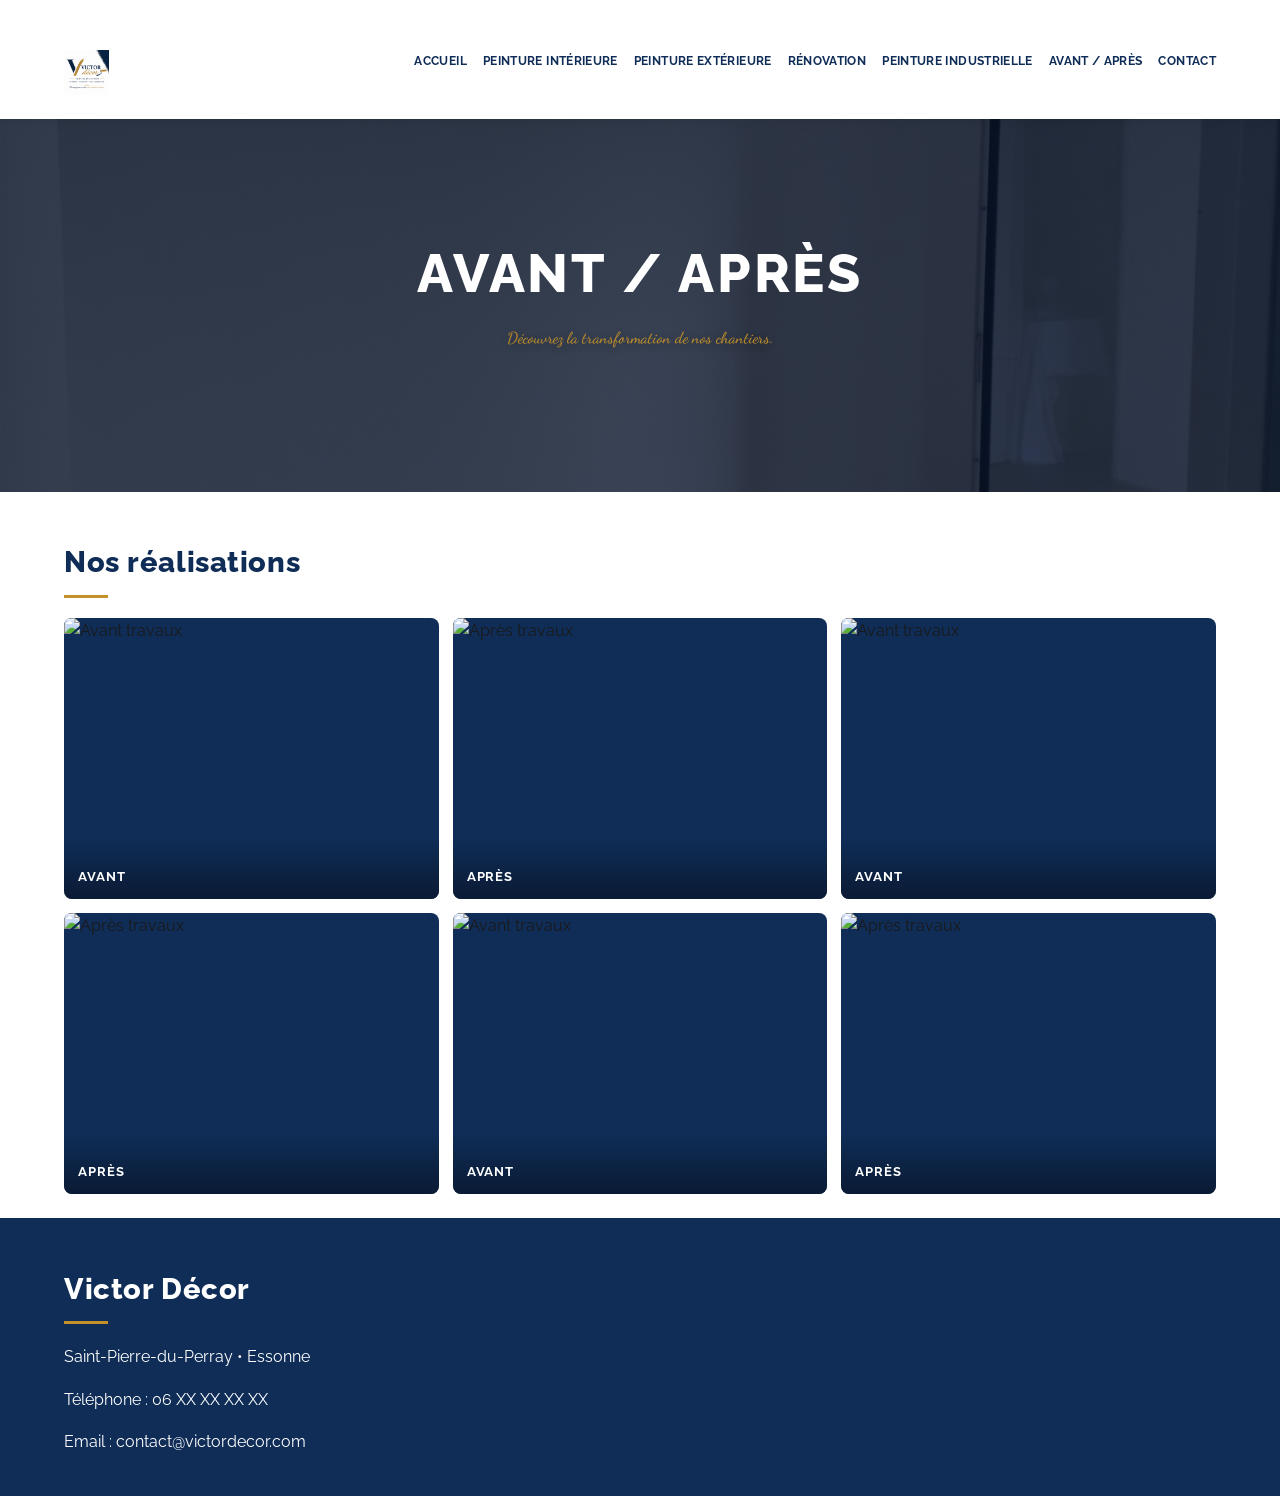
==== avant-apres.html @ 30414aea "Rename Avant-apres.html to avant-apres.html" ====
<!DOCTYPE html>
<html lang="fr">
<head>
<meta charset="UTF-8">
<meta name="viewport" content="width=device-width, initial-scale=1.0">
<title>Avant / Après - Victor Décor</title>
<link rel="stylesheet" href="style.css">
</head>

<body>

<nav>
<div class="container navwrap">

<div class="logo">
<a href="index.html">
<img src="images/Logo.png" alt="Victor Décor">
</a>
</div>

<div>
<a href="index.html">ACCUEIL</a>
<a href="peinture-interieure.html">PEINTURE INTÉRIEURE</a>
<a href="peinture-exterieure.html">PEINTURE EXTÉRIEURE</a>
<a href="renovation.html">RÉNOVATION</a>
<a href="peinture-industrielle.html">PEINTURE INDUSTRIELLE</a>
<a href="avant-apres.html">AVANT / APRÈS</a>
<a href="index.html#contact">CONTACT</a>
</div>

</div>
</nav>

<header class="hero">
<h1>Avant / Après</h1>
<p class="slogan">Découvrez la transformation de nos chantiers.</p>
</header>

<section class="container">
<h2>Nos réalisations</h2>

<div class="gallery">

<figure>
<img src="images/avant1.jpg" alt="Avant travaux">
<figcaption>Avant</figcaption>
</figure>

<figure>
<img src="images/apres1.jpg" alt="Après travaux">
<figcaption>Après</figcaption>
</figure>

<figure>
<img src="images/avant2.jpg" alt="Avant travaux">
<figcaption>Avant</figcaption>
</figure>

<figure>
<img src="images/apres2.jpg" alt="Après travaux">
<figcaption>Après</figcaption>
</figure>

<figure>
<img src="images/avant3.jpg" alt="Avant travaux">
<figcaption>Avant</figcaption>
</figure>

<figure>
<img src="images/apres3.jpg" alt="Après travaux">
<figcaption>Après</figcaption>
</figure>

</div>

</section>

<footer class="contact">
<div class="container">
<h2>Victor Décor</h2>
<p>Saint-Pierre-du-Perray • Essonne</p>
<p>Téléphone : 06 XX XX XX XX</p>
<p>Email : contact@victordecor.com</p>
</div>
</footer>

</body>
  </html>
---- style.css ----
@import url('https://fonts.googleapis.com/css2?family=Raleway:ital,wght@0,400;0,600;0,700;0,800;1,400&family=Dancing+Script:wght@600&display=swap');

:root {
  --bleu: #0f2d57;
  --or: #c4912a;
  --or-hover: #a87822;
  --gris: #f4f4f2;
}

* {
  box-sizing: border-box;
}

body {
  margin: 0;
  font-family: 'Raleway', 'Segoe UI', Arial, sans-serif;
  color: #1a1a1a;
  line-height: 1.65;
}

/* NAVIGATION */

.container {
  max-width: 1200px;
  margin: auto;
  padding: 24px;
}

nav {
  background: #fff;
  position: sticky;
  top: 0;
  z-index: 100;
  box-shadow: 0 2px 10px rgba(0,0,0,.07);
}

.navwrap {
  display: flex;
  justify-content: space-between;
  align-items: center;
}

.logo img {
  height: 45px;
  width: auto;
  display: block;
}

nav a {
  margin-left: 12px;
  color: var(--bleu);
  text-decoration: none;
  font-weight: 700;
  font-size: .75rem;
  letter-spacing: .03em;
  text-transform: uppercase;
}
.navwrap {
  flex-wrap: wrap;
}

nav a {
  white-space: nowrap;
}

/* HERO */

.hero {
  background:
    linear-gradient(rgba(9,22,44,.76), rgba(9,22,44,.76)),
    url('images/IMG_20221004_114201.jpg') center/cover no-repeat;
  color: white;
  text-align: center;
  padding: 110px 20px;
}

.hero h1 {
  font-size: 3.4rem;
  font-weight: 800;
  letter-spacing: .05em;
  text-transform: uppercase;
  margin: 0 0 6px;
}

.slogan {
  color: var(--or);
  font-size: 2.2rem;
  font-family: 'Dancing Script', cursive;
  font-weight: 600;
  margin: 15px 0 20px;
  text-shadow: 0 2px 8px rgba(0,0,0,.25);
}

.hero p {
  max-width: 640px;
  margin: 0 auto 30px;
  font-size: 1rem;
  opacity: .9;
}

/* BOUTONS */

.btn,
button {
  background: var(--or);
  color: white;
  border: none;
  padding: 13px 30px;
  border-radius: 4px;
  text-decoration: none;
  font-family: 'Raleway', sans-serif;
  font-weight: 700;
  font-size: .88rem;
  letter-spacing: .07em;
  text-transform: uppercase;
  cursor: pointer;
  transition: background .2s, transform .15s;
  display: inline-block;
}

.btn:hover,
button:hover {
  background: var(--or-hover);
  transform: translateY(-1px);
}

/* SECTIONS */

.alt {
  background: var(--gris);
}

h2 {
  color: var(--bleu);
  font-size: 1.8rem;
  font-weight: 800;
  letter-spacing: .02em;
  margin-bottom: 6px;
}

h2::after {
  content: '';
  display: block;
  width: 44px;
  height: 3px;
  background: var(--or);
  margin: 8px 0 20px;
}

/* SERVICES */

.grid {
  display: grid;
  grid-template-columns: repeat(auto-fit, minmax(250px, 1fr));
  gap: 22px;
}

.card {
  background: white;
  padding: 28px 22px;
  border-radius: 10px;
  box-shadow: 0 3px 16px rgba(0,0,0,.07);
  border-top: 3px solid var(--or);
  transition: transform .2s, box-shadow .2s;
}

.card:hover {
  transform: translateY(-4px);
  box-shadow: 0 8px 28px rgba(0,0,0,.12);
}

.card h3 {
  color: var(--bleu);
  margin: 0 0 10px;
  font-size: 1.05rem;
}

/* LISTES */

ul {
  list-style: none;
  padding-left: 0;
}

li {
  padding: 5px 0;
  font-weight: 600;
  color: var(--bleu);
}

/* GALERIE */

.gallery {
  display: grid;
  grid-template-columns: repeat(auto-fill, minmax(280px, 1fr));
  gap: 14px;
}

.gallery figure {
  margin: 0;
  position: relative;
  overflow: hidden;
  border-radius: 8px;
  aspect-ratio: 4/3;
  background: var(--bleu);
}

.gallery figure img {
  width: 100%;
  height: 100%;
  object-fit: cover;
  display: block;
  transition: transform .45s ease;
}

.gallery figure:hover img {
  transform: scale(1.08);
}

.gallery figcaption {
  position: absolute;
  bottom: 0;
  left: 0;
  right: 0;
  background: linear-gradient(transparent, rgba(9,22,44,.82));
  color: #fff;
  padding: 28px 14px 12px;
  font-size: .8rem;
  font-weight: 700;
  letter-spacing: .07em;
  text-transform: uppercase;
}

/* AVIS */

.avis {
  background: var(--gris);
}

.avis p {
  font-size: 1.05rem;
  font-style: italic;
  max-width: 680px;
  padding: 22px 24px;
  background: white;
  border-left: 4px solid var(--or);
  border-radius: 0 8px 8px 0;
  box-shadow: 0 3px 12px rgba(0,0,0,.06);
}

/* CONTACT */

.contact {
  background: var(--bleu);
  color: white;
}

.contact h2 {
  color: white;
}

.contact h2::after {
  background: var(--or);
}

input,
textarea {
  width: 100%;
  padding: 12px 16px;
  margin: 8px 0;
  border-radius: 6px;
  border: none;
  font-family: 'Raleway', sans-serif;
  font-size: .95rem;
  background: rgba(255,255,255,.95);
}

/* CARTE DE VISITE */

.footer-logo {
  max-width: 300px;
  width: 100%;
  height: auto;
  display: block;
  margin: 20px auto;
  border-radius: 12px;
}

/* MOBILE */

@media (max-width:768px) {

  .navwrap {
    flex-direction: column;
    text-align: center;
  }

  nav a {
    display: inline-block;
    margin: 6px;
    font-size: 0.85rem;
  }

  .hero h1 {
    font-size: 2.3rem;
  }

  .slogan {
    font-size: 1.8rem;
  }

  }
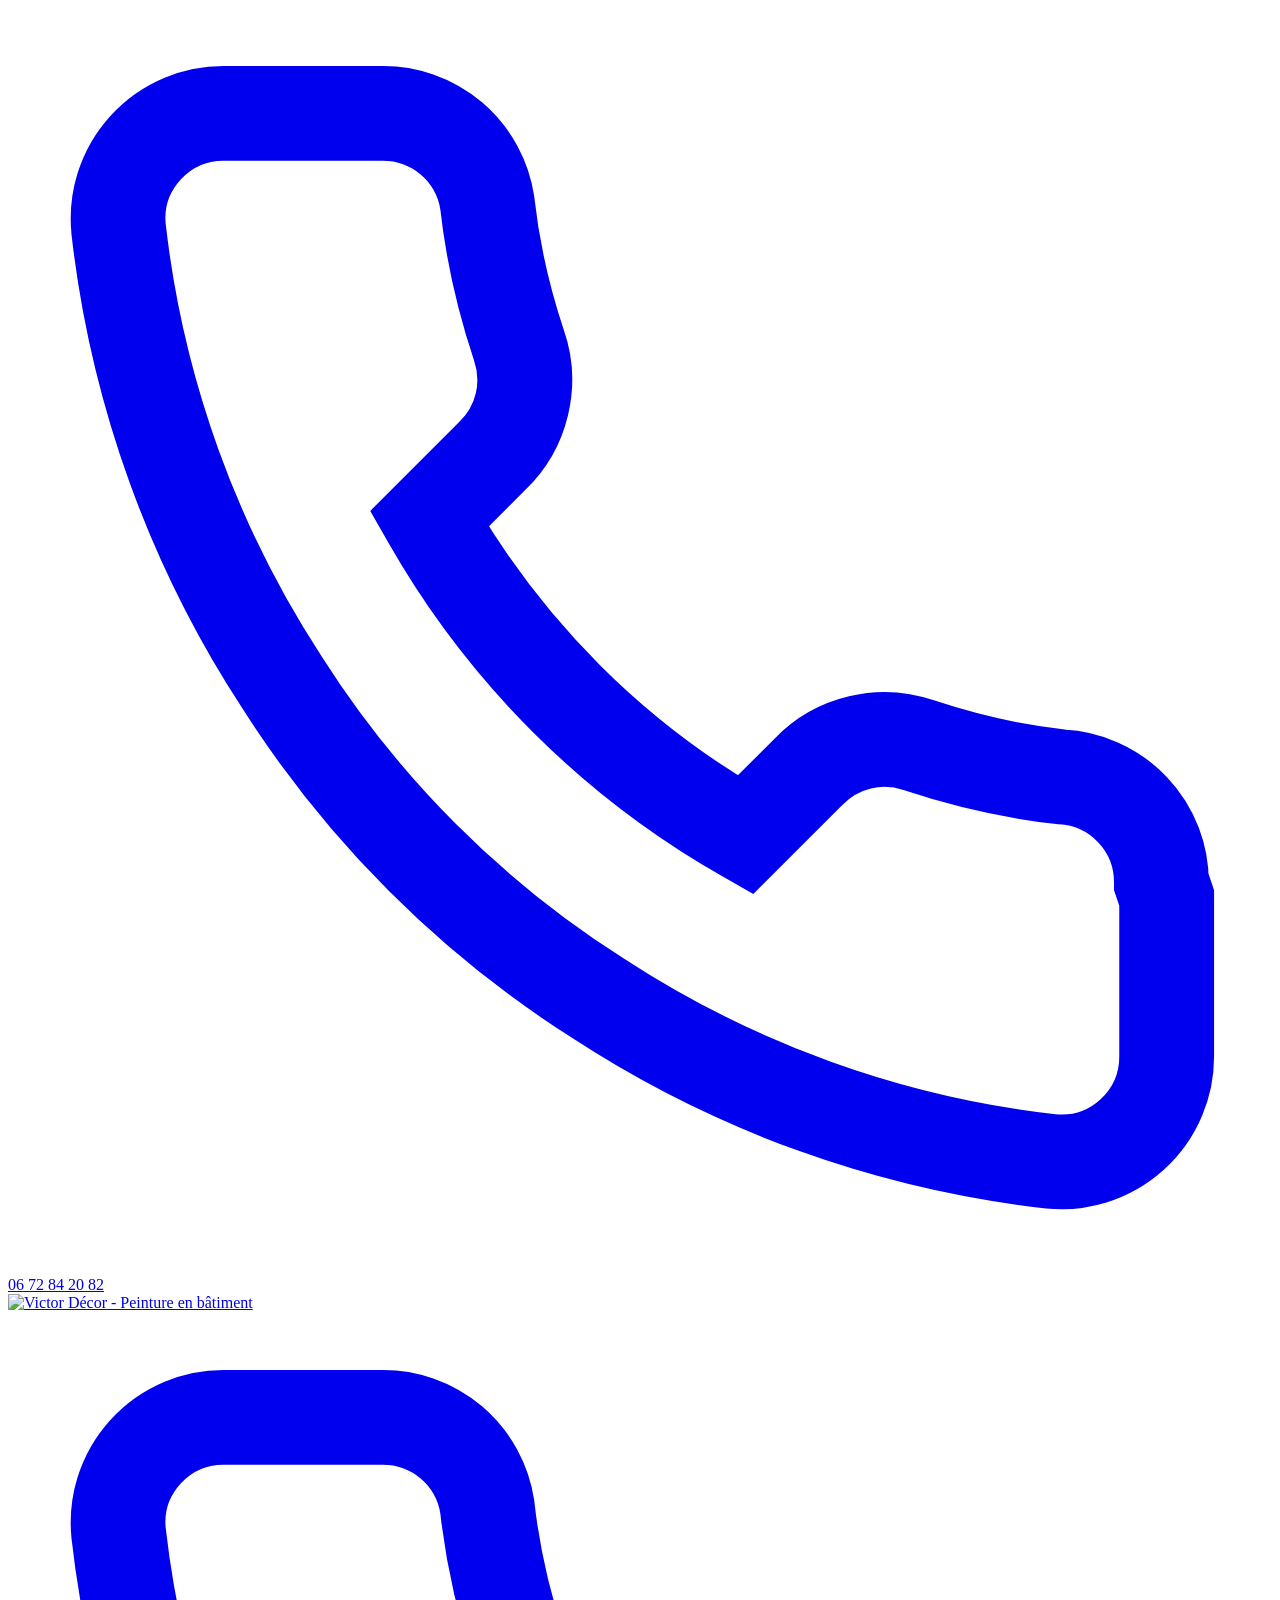
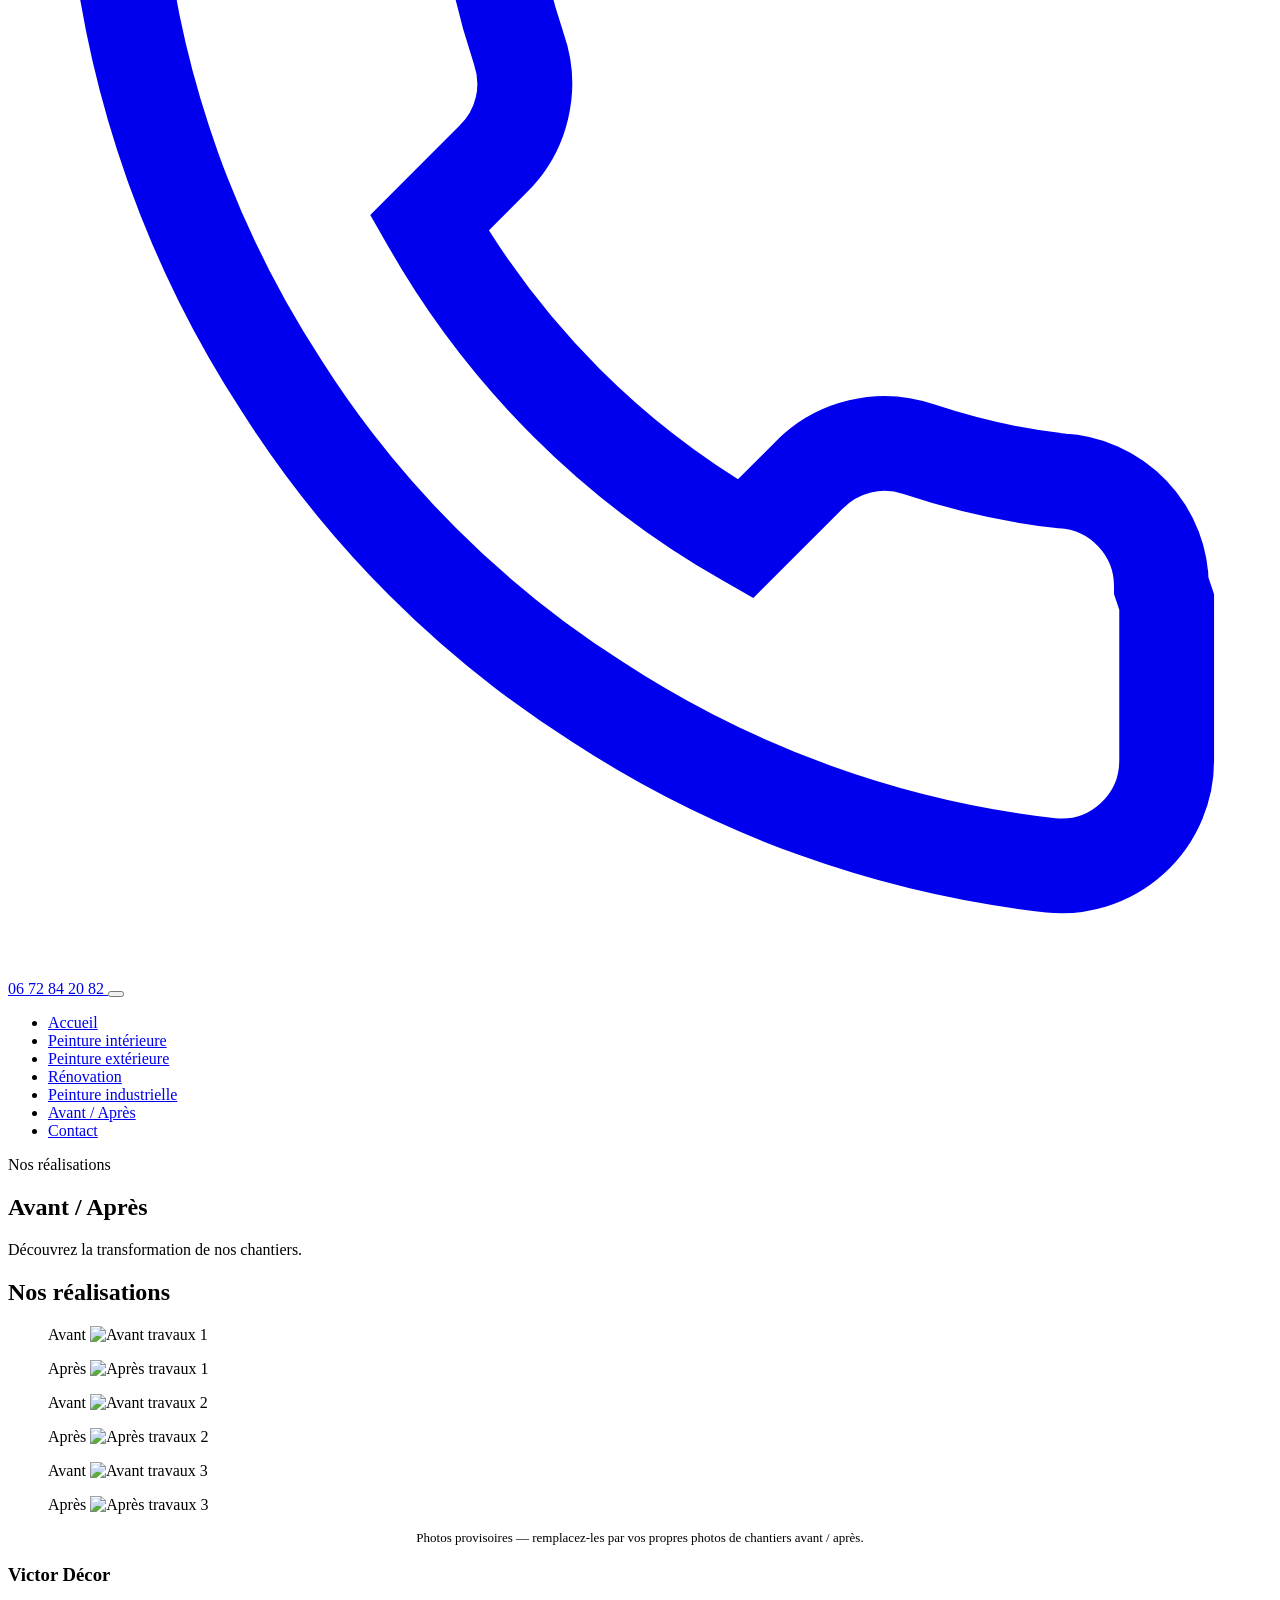
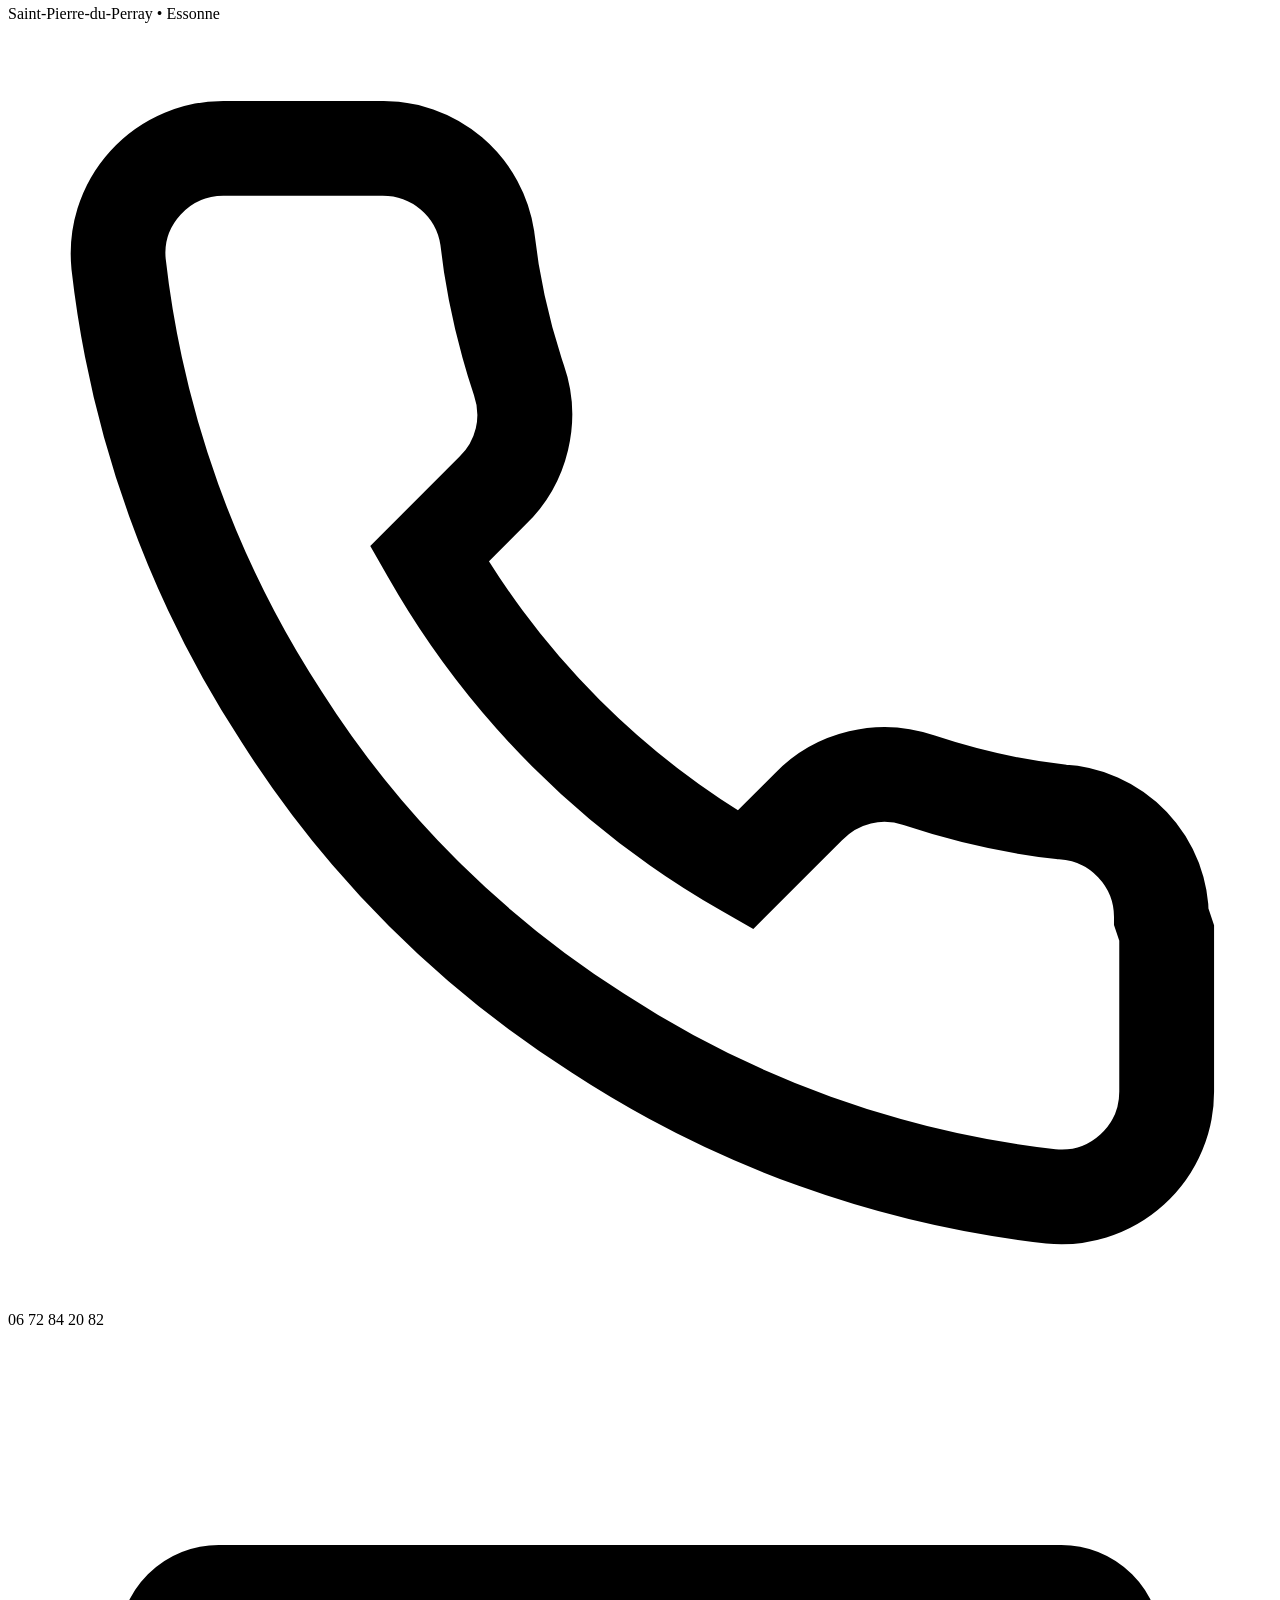
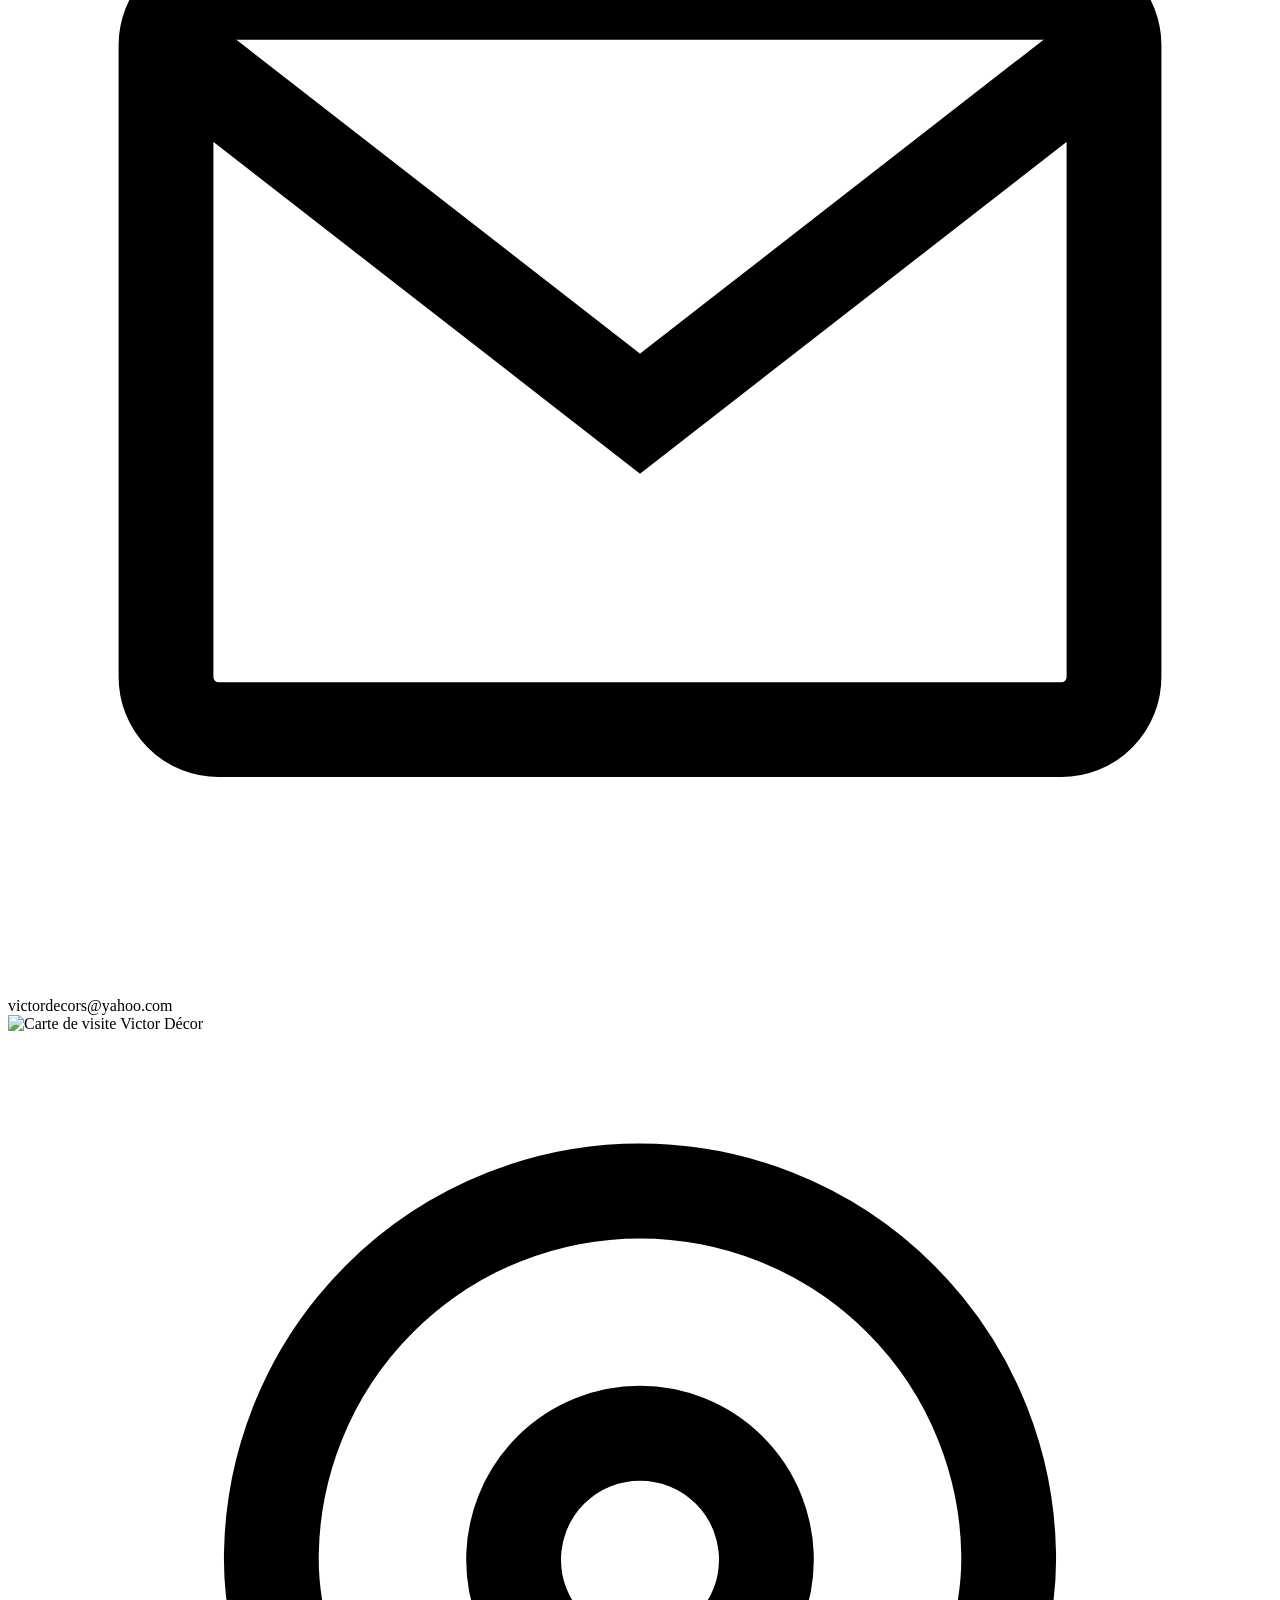
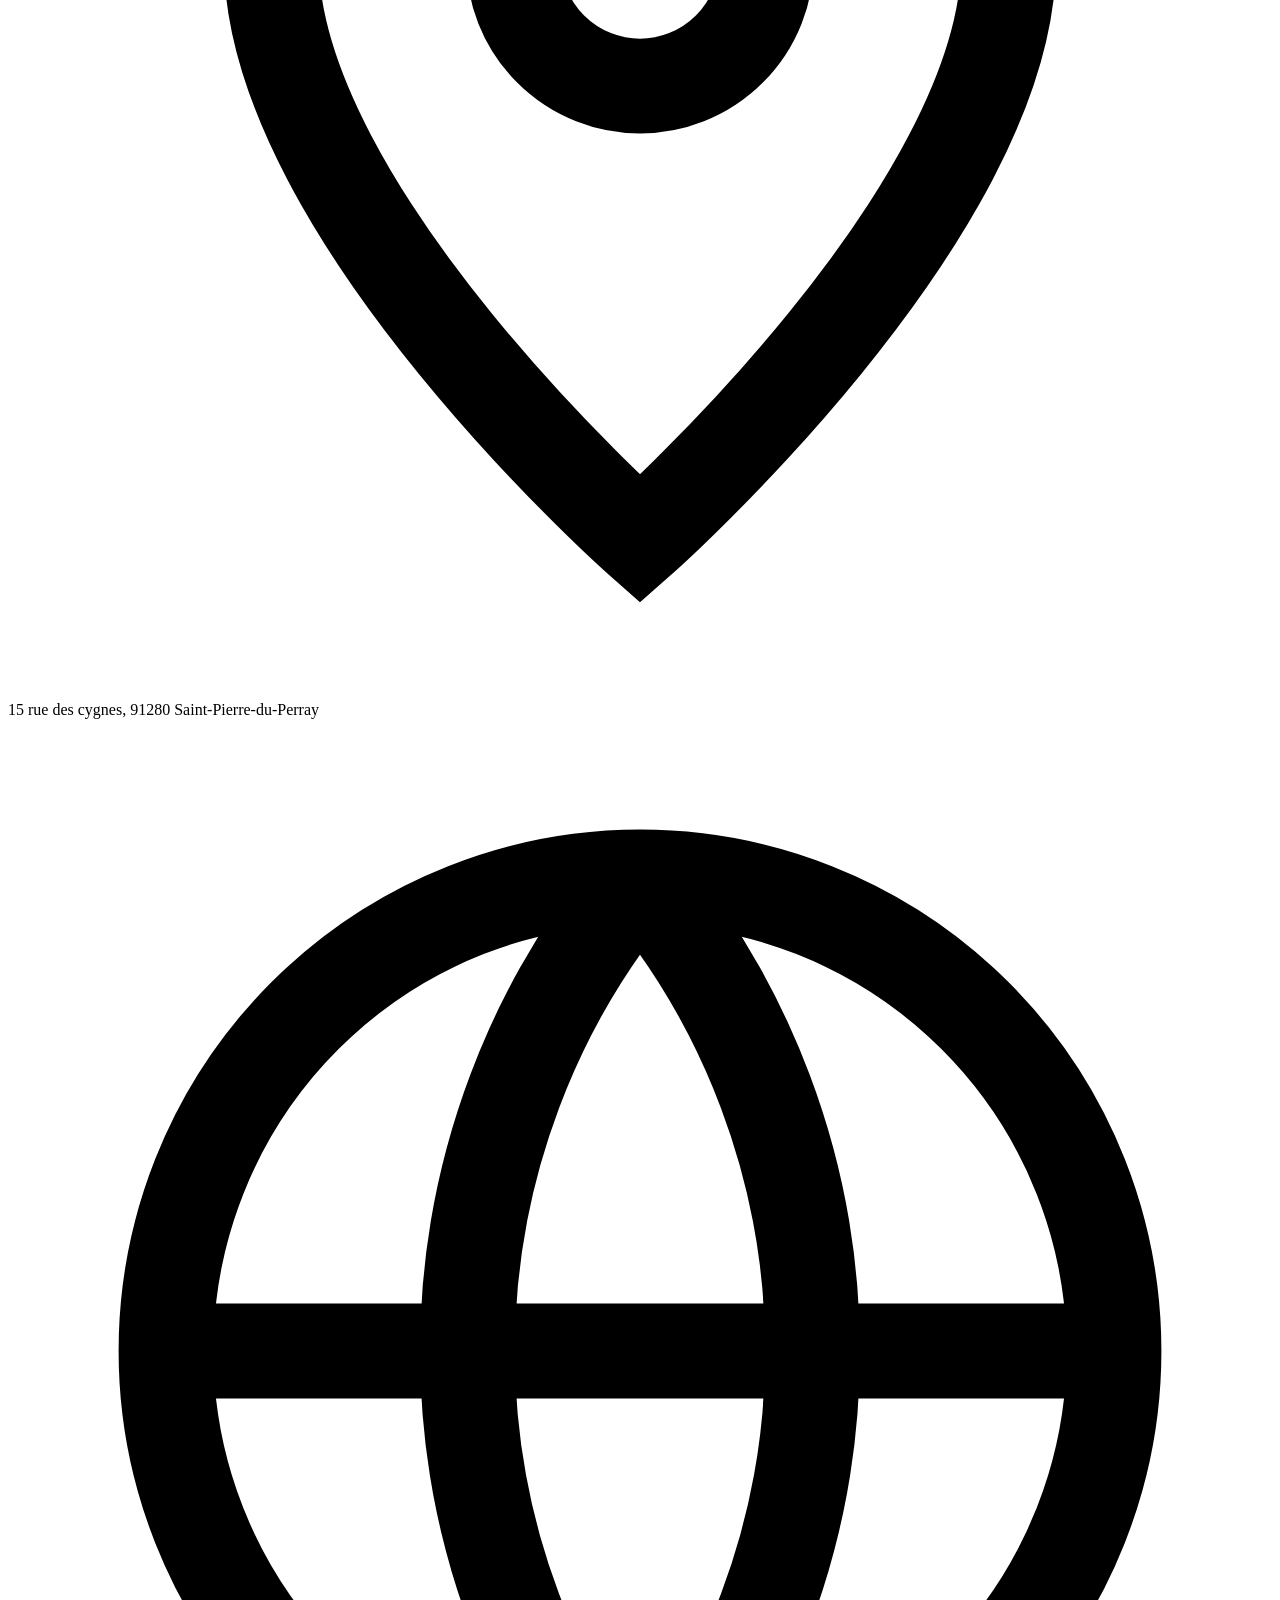
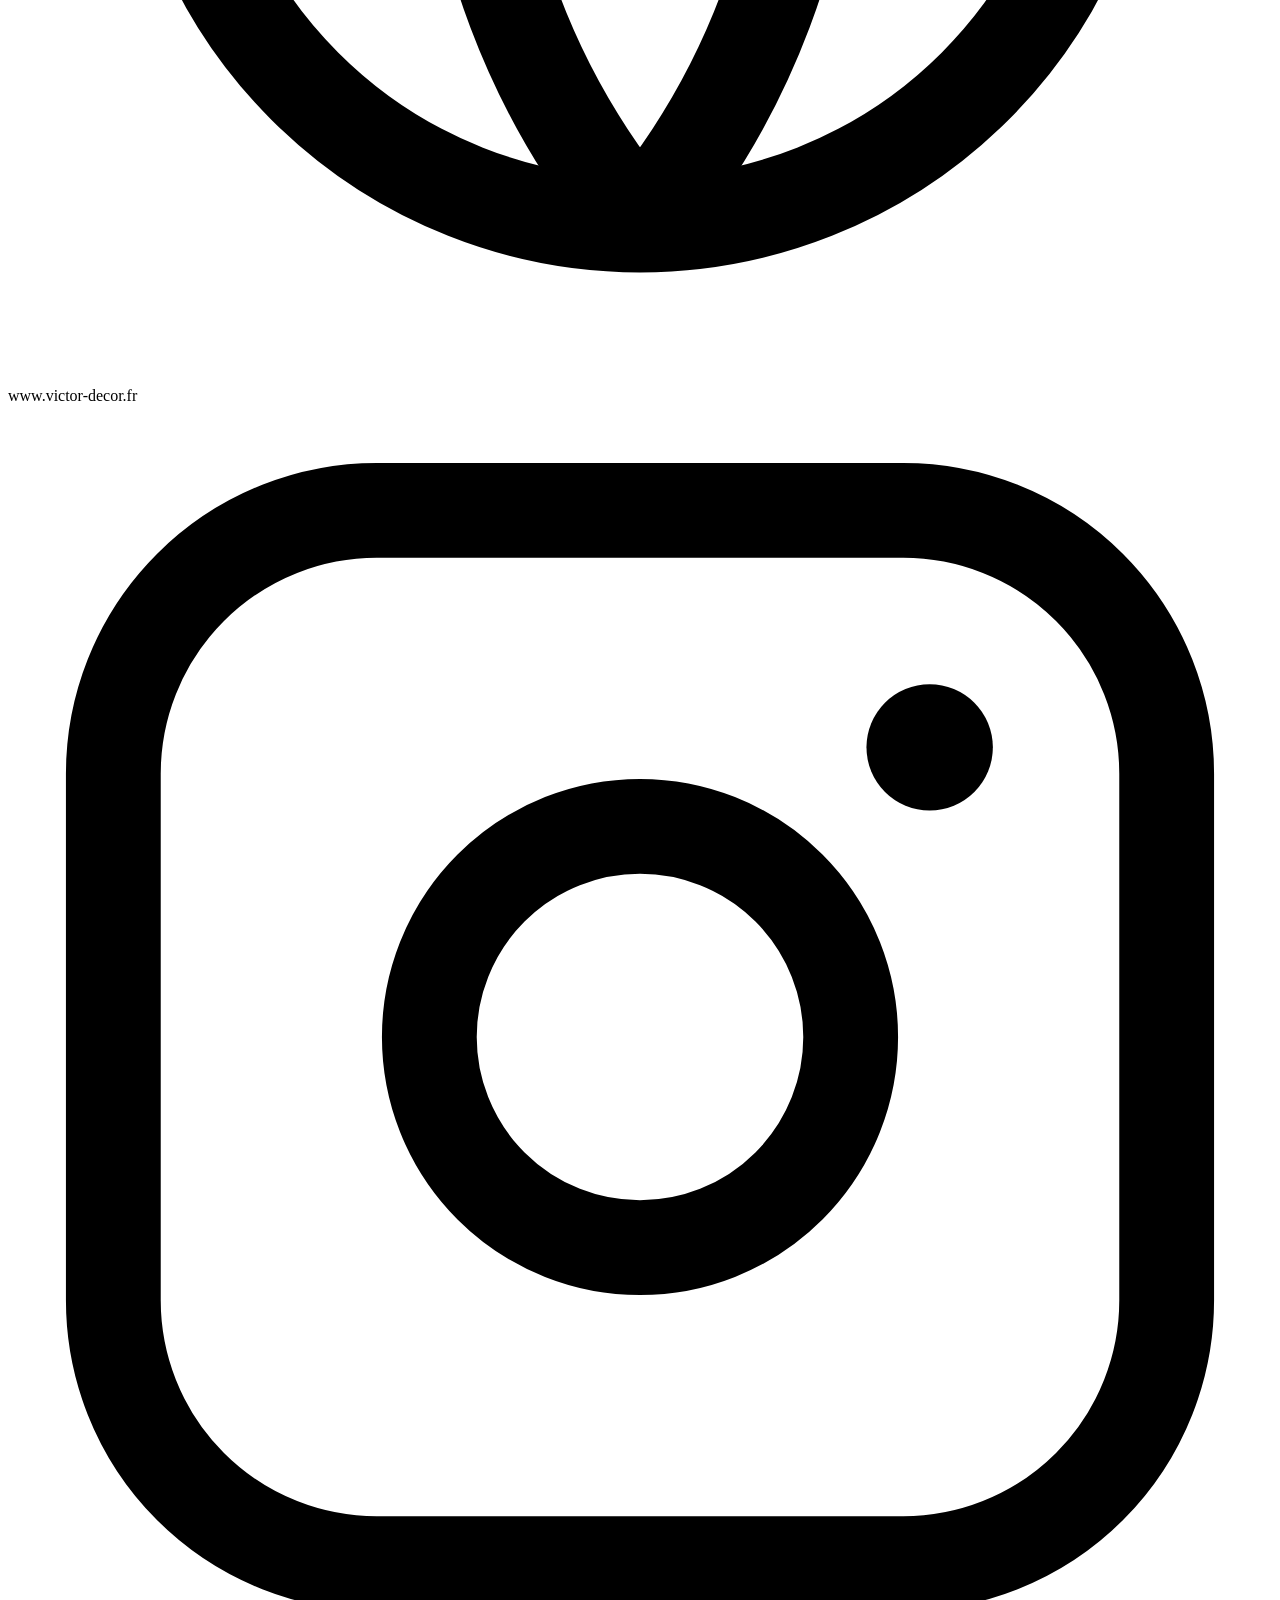
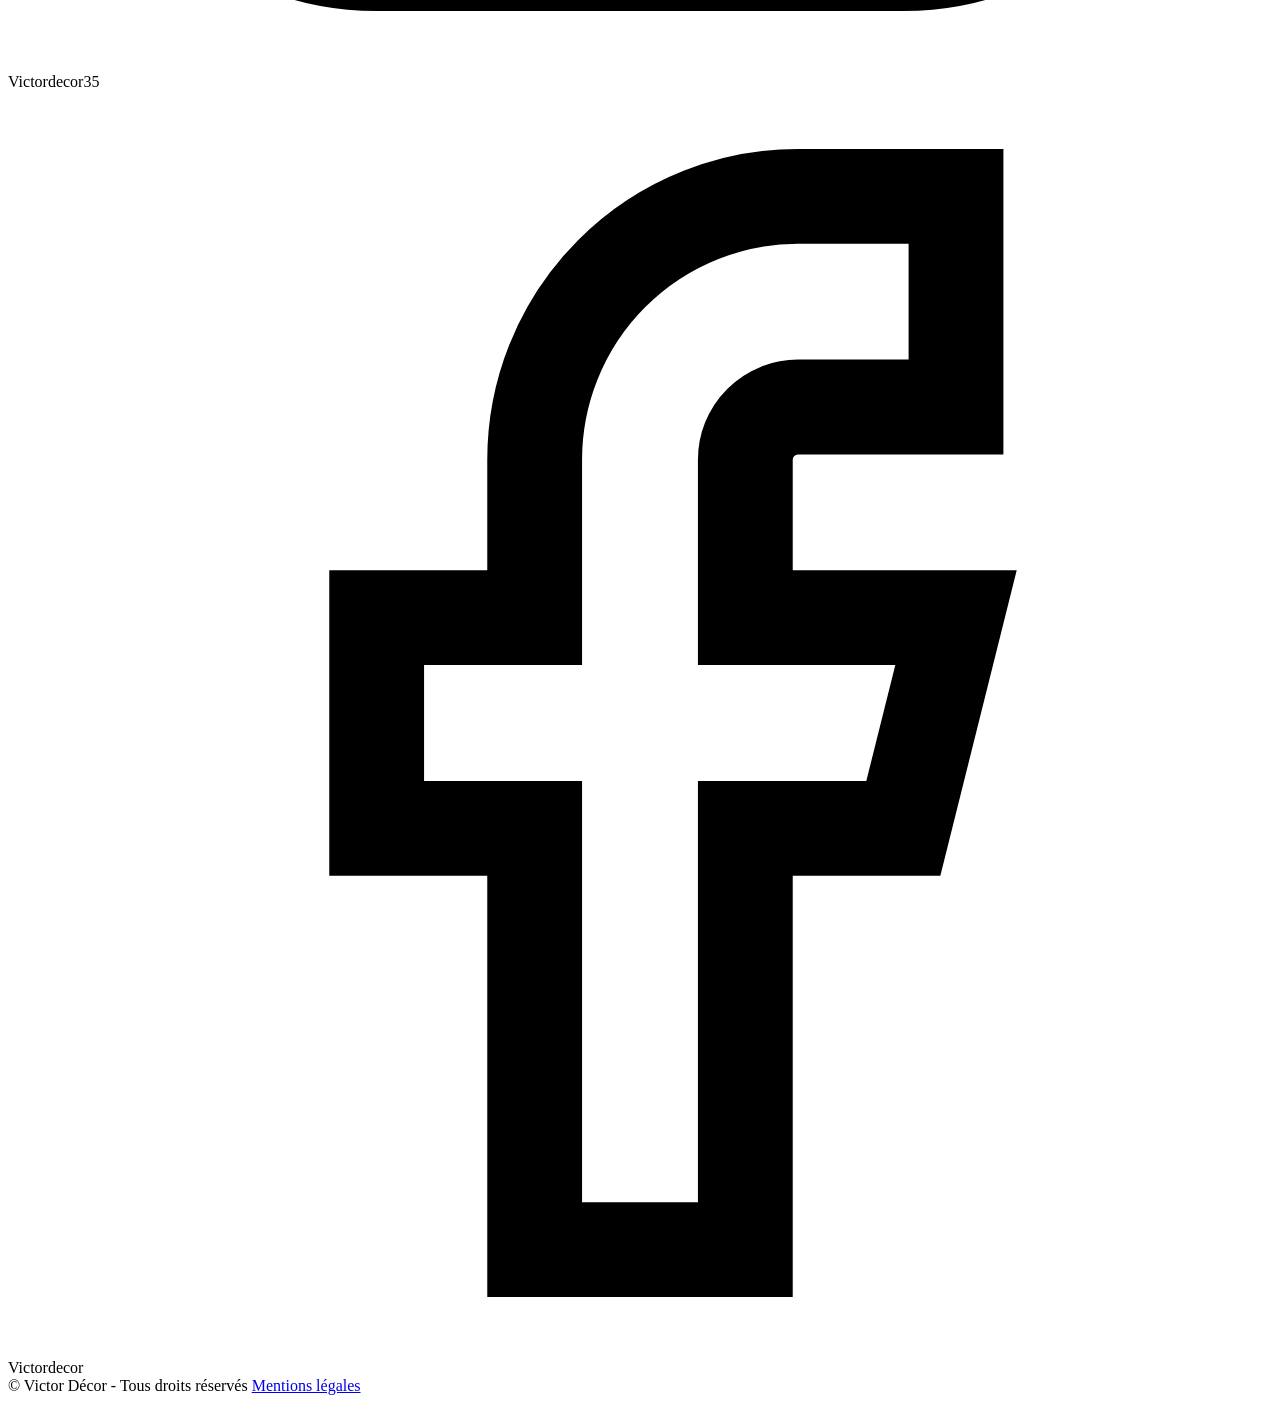
==== commit fcbbb98a: "Update HTML structure and styles for avant-apres page" ====
--- a/avant-apres.html
+++ b/avant-apres.html
@@ -4,85 +4,151 @@
 <meta charset="UTF-8">
 <meta name="viewport" content="width=device-width, initial-scale=1.0">
 <title>Avant / Après - Victor Décor</title>
-<link rel="stylesheet" href="style.css">
+<link rel="stylesheet" href="styles.css">
 </head>
-
 <body>
 
-<nav>
-<div class="container navwrap">
+<div class="header-phone-bar">
+  <div class="header-phone-inner">
+    <a href="tel:0672842082">
+      <svg viewBox="0 0 24 24" fill="none" stroke="currentColor" stroke-width="1.8"><path d="M22 16.9v3a2 2 0 01-2.2 2 19.8 19.8 0 01-8.6-3.1 19.5 19.5 0 01-6-6A19.8 19.8 0 012.1 4.2 2 2 0 014.1 2h3a2 2 0 012 1.7c.1.9.3 1.8.6 2.7a2 2 0 01-.5 2.1L8 9.7a16 16 0 006 6l1.2-1.2a2 2 0 012.1-.5c.9.3 1.8.5 2.7.6a2 2 0 011.9 2z"/></svg>
+      06 72 84 20 82
+    </a>
+  </div>
+</div>
+<header>
+  <div class="header-inner">
+    <a href="index.html" class="brand">
+      <img src="assets/logo.png" alt="Victor Décor - Peinture en bâtiment" class="brand-logo">
+    </a>
+    <div class="header-right">
+    <a href="tel:0672842082" class="header-call-btn">
+      <svg viewBox="0 0 24 24" fill="none" stroke="currentColor" stroke-width="1.8"><path d="M22 16.9v3a2 2 0 01-2.2 2 19.8 19.8 0 01-8.6-3.1 19.5 19.5 0 01-6-6A19.8 19.8 0 012.1 4.2 2 2 0 014.1 2h3a2 2 0 012 1.7c.1.9.3 1.8.6 2.7a2 2 0 01-.5 2.1L8 9.7a16 16 0 006 6l1.2-1.2a2 2 0 012.1-.5c.9.3 1.8.5 2.7.6a2 2 0 011.9 2z"/></svg>
+      06 72 84 20 82
+    </a>
+    <button class="nav-toggle" aria-label="Ouvrir le menu" onclick="document.getElementById('mainNav').classList.toggle('open')">
+      <span></span><span></span><span></span>
+    </button>
+    <nav id="mainNav">
+      <ul>
+        <li><a href="index.html">Accueil</a></li>
+        <li><a href="peinture-interieure.html">Peinture intérieure</a></li>
+        <li><a href="peinture-exterieure.html">Peinture extérieure</a></li>
+        <li><a href="renovation.html">Rénovation</a></li>
+        <li><a href="peinture-industrielle.html">Peinture industrielle</a></li>
+        <li><a href="avant-apres.html" class="active">Avant / Après</a></li>
+        <li><a href="index.html#contact">Contact</a></li>
+      </ul>
+    </nav>
+    </div>
+  </div>
+</header>
 
-<div class="logo">
-<a href="index.html">
-<img src="images/Logo.png" alt="Victor Décor">
-</a>
+<section class="page-hero">
+  <div class="wrap">
+    <div class="eyebrow">Nos réalisations</div>
+    <h1>Avant / Après</h1>
+    <p>Découvrez la transformation de nos chantiers.</p>
+  </div>
+</section>
+
+<section class="block">
+  <div class="wrap">
+    <h2>Nos réalisations</h2>
+    <div class="underline"></div>
+
+    <div class="ba-pair">
+      <figure>
+        <span class="ba-tag">Avant</span>
+        <img src="https://picsum.photos/seed/victordecor-avant1/700/560" alt="Avant travaux 1">
+      </figure>
+      <figure>
+        <span class="ba-tag after">Après</span>
+        <img src="https://picsum.photos/seed/victordecor-apres1/700/560" alt="Après travaux 1">
+      </figure>
+    </div>
+
+    <div class="ba-pair">
+      <figure>
+        <span class="ba-tag">Avant</span>
+        <img src="https://picsum.photos/seed/victordecor-avant2/700/560" alt="Avant travaux 2">
+      </figure>
+      <figure>
+        <span class="ba-tag after">Après</span>
+        <img src="https://picsum.photos/seed/victordecor-apres2/700/560" alt="Après travaux 2">
+      </figure>
+    </div>
+
+    <div class="ba-pair">
+      <figure>
+        <span class="ba-tag">Avant</span>
+        <img src="https://picsum.photos/seed/victordecor-avant3/700/560" alt="Avant travaux 3">
+      </figure>
+      <figure>
+        <span class="ba-tag after">Après</span>
+        <img src="https://picsum.photos/seed/victordecor-apres3/700/560" alt="Après travaux 3">
+      </figure>
+    </div>
+
+    <p style="font-size:13px;color:var(--gray);text-align:center;">Photos provisoires — remplacez-les par vos propres photos de chantiers avant / après.</p>
+  </div>
+</section>
+
+<section class="cta-block">
+  <div class="wrap">
+    <h3>Victor Décor</h3>
+    <p style="margin-bottom:20px;">Saint-Pierre-du-Perray • Essonne</p>
+    <div class="cta-contacts">
+      <div class="cta-contact-item">
+        <svg viewBox="0 0 24 24" fill="none" stroke="currentColor" stroke-width="1.8"><path d="M22 16.9v3a2 2 0 01-2.2 2 19.8 19.8 0 01-8.6-3.1 19.5 19.5 0 01-6-6A19.8 19.8 0 012.1 4.2 2 2 0 014.1 2h3a2 2 0 012 1.7c.1.9.3 1.8.6 2.7a2 2 0 01-.5 2.1L8 9.7a16 16 0 006 6l1.2-1.2a2 2 0 012.1-.5c.9.3 1.8.5 2.7.6a2 2 0 011.9 2z"/></svg>
+        06 72 84 20 82
+      </div>
+      <div class="cta-contact-item">
+        <svg viewBox="0 0 24 24" fill="none" stroke="currentColor" stroke-width="1.8"><rect x="3" y="5" width="18" height="14" rx="1"/><path d="M3 6l9 7 9-7"/></svg>
+        victordecors@yahoo.com
+      </div>
+    </div>
+  </div>
+</section>
+
+<section class="footer-card">
+  <div class="wrap footer-card-inner">
+    <img src="assets/carte-de-visite.png" alt="Carte de visite Victor Décor">
+  </div>
+</section>
+
+<div class="footer-social">
+  <div class="wrap footer-social-inner">
+    <div class="footer-social-item">
+      <svg viewBox="0 0 24 24" fill="none" stroke="currentColor" stroke-width="1.8"><path d="M12 21s-7-6.2-7-11a7 7 0 0114 0c0 4.8-7 11-7 11z"/><circle cx="12" cy="10" r="2.4"/></svg>
+      15 rue des cygnes, 91280 Saint-Pierre-du-Perray
+    </div>
+    <div class="footer-social-item">
+      <svg viewBox="0 0 24 24" fill="none" stroke="currentColor" stroke-width="1.8"><circle cx="12" cy="12" r="9"/><path d="M3 12h18M12 3a14 14 0 010 18M12 3a14 14 0 000 18"/></svg>
+      www.victor-decor.fr
+    </div>
+    <div class="footer-social-item">
+      <svg viewBox="0 0 24 24" fill="currentColor"><rect x="2" y="2" width="20" height="20" rx="5" fill="none" stroke="currentColor" stroke-width="1.8"/><circle cx="12" cy="12" r="4" fill="none" stroke="currentColor" stroke-width="1.8"/><circle cx="17.5" cy="6.5" r="1.2"/></svg>
+      Victordecor35
+    </div>
+    <div class="footer-social-item">
+      <svg viewBox="0 0 24 24" fill="none" stroke="currentColor" stroke-width="1.8"><path d="M18 2h-3a5 5 0 00-5 5v3H7v4h3v8h4v-8h3l1-4h-4V7a1 1 0 011-1h3z"/></svg>
+      Victordecor
+    </div>
+  </div>
 </div>
 
-<div>
-<a href="index.html">ACCUEIL</a>
-<a href="peinture-interieure.html">PEINTURE INTÉRIEURE</a>
-<a href="peinture-exterieure.html">PEINTURE EXTÉRIEURE</a>
-<a href="renovation.html">RÉNOVATION</a>
-<a href="peinture-industrielle.html">PEINTURE INDUSTRIELLE</a>
-<a href="avant-apres.html">AVANT / APRÈS</a>
-<a href="index.html#contact">CONTACT</a>
-</div>
-
-</div>
-</nav>
-
-<header class="hero">
-<h1>Avant / Après</h1>
-<p class="slogan">Découvrez la transformation de nos chantiers.</p>
-</header>
-
-<section class="container">
-<h2>Nos réalisations</h2>
-
-<div class="gallery">
-
-<figure>
-<img src="images/avant1.jpg" alt="Avant travaux">
-<figcaption>Avant</figcaption>
-</figure>
-
-<figure>
-<img src="images/apres1.jpg" alt="Après travaux">
-<figcaption>Après</figcaption>
-</figure>
-
-<figure>
-<img src="images/avant2.jpg" alt="Avant travaux">
-<figcaption>Avant</figcaption>
-</figure>
-
-<figure>
-<img src="images/apres2.jpg" alt="Après travaux">
-<figcaption>Après</figcaption>
-</figure>
-
-<figure>
-<img src="images/avant3.jpg" alt="Avant travaux">
-<figcaption>Avant</figcaption>
-</figure>
-
-<figure>
-<img src="images/apres3.jpg" alt="Après travaux">
-<figcaption>Après</figcaption>
-</figure>
-
-</div>
-
-</section>
-
-<footer class="contact">
-<div class="container">
-<h2>Victor Décor</h2>
-<p>Saint-Pierre-du-Perray • Essonne</p>
-<p>Téléphone : 06 XX XX XX XX</p>
-<p>Email : contact@victordecor.com</p>
-</div>
+<footer>
+  <div class="wrap footer-inner">
+    <span>© Victor Décor - Tous droits réservés</span>
+    <a href="index.html#contact">Mentions légales</a>
+  </div>
 </footer>
 
+<script>
+document.getElementById('mainNav').querySelectorAll('a').forEach(a=>{
+  a.addEventListener('click', ()=>document.getElementById('mainNav').classList.remove('open'));
+});
+</script>
 </body>
-  </html>
+</html>
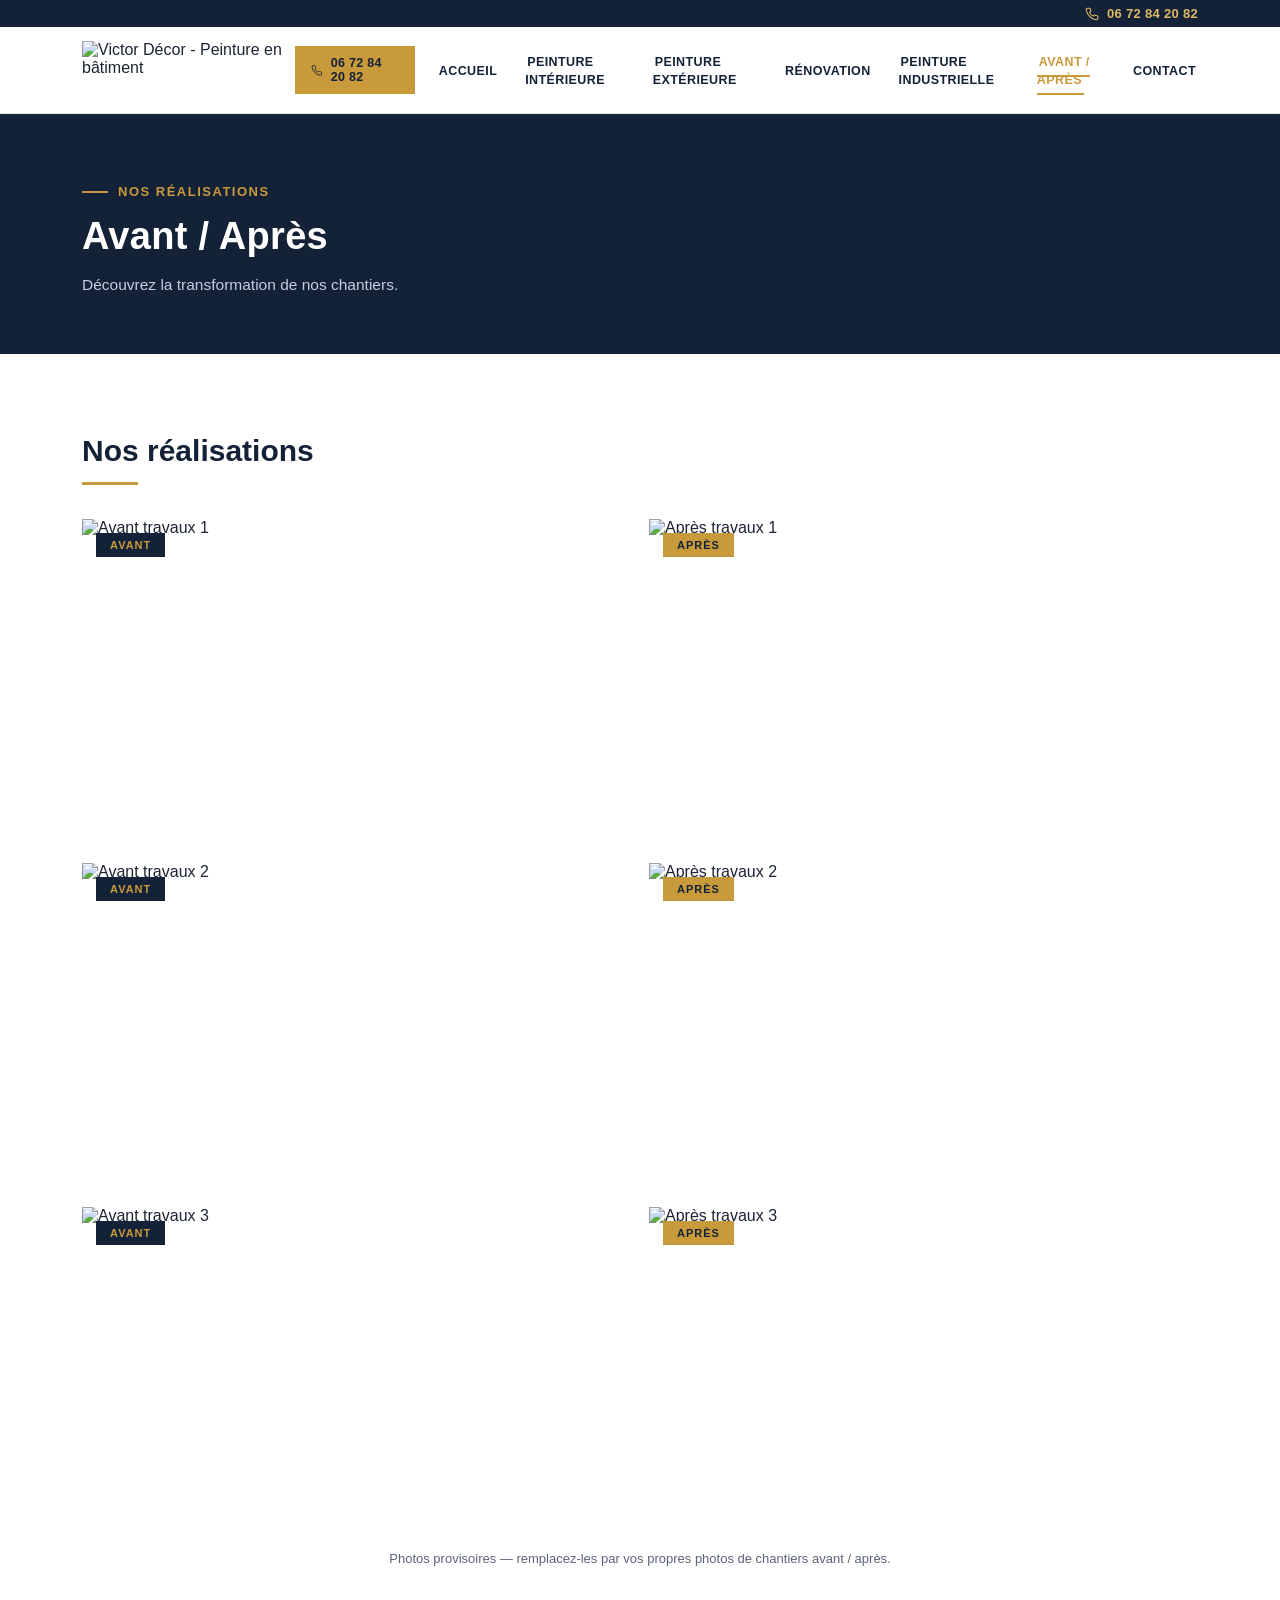
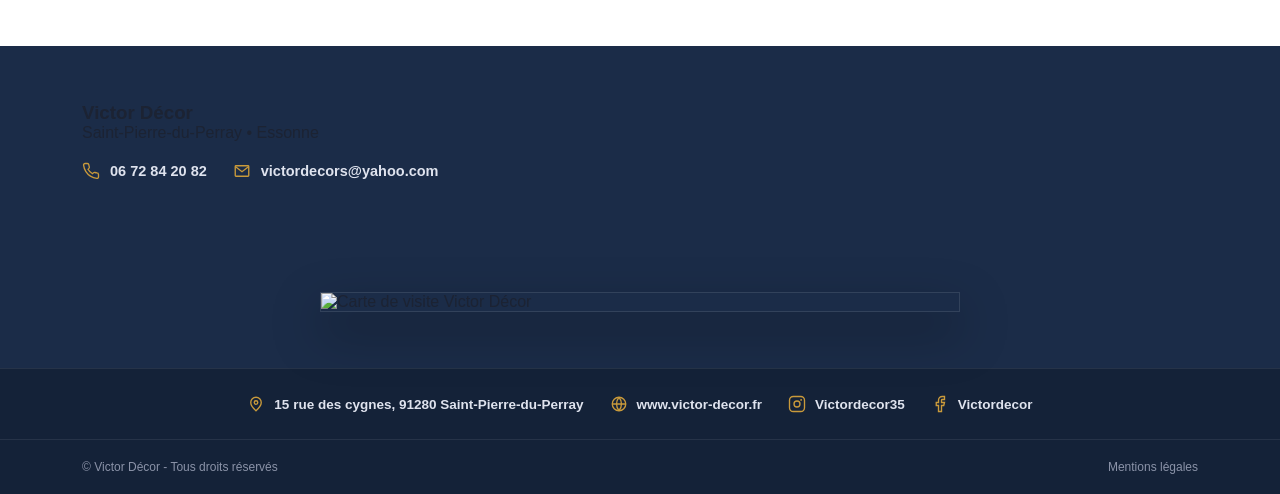
==== commit fa573a0f: "Add files via upload" ====
--- a/avant-apres.html
+++ b/avant-apres.html
@@ -113,7 +113,7 @@
 
 <section class="footer-card">
   <div class="wrap footer-card-inner">
-    <img src="assets/carte-de-visite.png" alt="Carte de visite Victor Décor">
+    <img src="assets/carte-de-visite.jpg" alt="Carte de visite Victor Décor">
   </div>
 </section>
 
--- a/styles.css
+++ b/styles.css
@@ -0,0 +1,208 @@
+@import url('https://fonts.googleapis.com/css2?family=Poppins:wght@400;500;600;700;800&family=Inter:wght@400;500;600&display=swap');
+
+:root{
+  --navy: #142238;
+  --navy-2: #1b2c48;
+  --gold: #c99a3b;
+  --gold-light: #e0b866;
+  --ink: #1c2333;
+  --gray: #5c6478;
+  --line: #e7e4dc;
+}
+*{margin:0;padding:0;box-sizing:border-box;}
+html{scroll-behavior:smooth;}
+body{font-family:'Inter', sans-serif;color:var(--ink);background:#fff;-webkit-font-smoothing:antialiased;}
+h1,h2,h3,.brand,.btn,nav a,.eyebrow{font-family:'Poppins', sans-serif;}
+a{text-decoration:none;color:inherit;}
+ul{list-style:none;}
+img{display:block;max-width:100%;}
+.wrap{max-width:1180px;margin:0 auto;padding:0 32px;}
+.eyebrow{color:var(--gold);font-weight:700;letter-spacing:1.5px;font-size:13px;text-transform:uppercase;display:flex;align-items:center;gap:10px;}
+.eyebrow::before{content:"";width:26px;height:2px;background:var(--gold);display:inline-block;}
+.eyebrow.center{justify-content:center;}
+.eyebrow.center::before{display:none;}
+
+/* HEADER */
+.header-phone-bar{background:var(--navy);padding:6px 0;}
+.header-phone-inner{max-width:1180px;margin:0 auto;padding:0 32px;display:flex;justify-content:flex-end;}
+.header-phone-inner a{display:flex;align-items:center;gap:8px;color:var(--gold-light);font-size:13px;font-weight:600;letter-spacing:.3px;}
+.header-phone-inner a svg{width:14px;height:14px;}
+header{position:sticky;top:0;z-index:100;background:#fff;border-bottom:1px solid var(--line);}
+.header-inner{display:flex;align-items:center;justify-content:space-between;padding:14px 32px;max-width:1180px;margin:0 auto;}
+.header-call-btn{display:flex;align-items:center;gap:8px;background:var(--gold);color:var(--navy);font-size:12.5px;font-weight:700;letter-spacing:.3px;padding:10px 16px;text-transform:uppercase;transition:.2s;}
+.header-call-btn:hover{background:var(--gold-light);}
+.header-call-btn svg{width:15px;height:15px;}
+.header-right{display:flex;align-items:center;gap:22px;}
+.brand{display:flex;align-items:center;gap:12px;}
+.brand-logo{height:58px;width:auto;display:block;}
+.brand-mark{width:44px;height:44px;border:2px solid var(--gold);display:flex;align-items:center;justify-content:center;font-weight:800;color:var(--navy);font-size:22px;}
+.brand-text{line-height:1.15;}
+.brand-text .b1{font-weight:700;font-size:19px;color:var(--navy);letter-spacing:1px;}
+.brand-text .b2{font-weight:600;font-size:13px;color:var(--gold);font-style:italic;letter-spacing:0.5px;}
+.brand-text .b3{font-size:8px;color:var(--gray);letter-spacing:1.5px;text-transform:uppercase;margin-top:2px;}
+nav ul{display:flex;gap:26px;align-items:center;}
+nav a{font-size:12.5px;font-weight:600;letter-spacing:0.4px;color:var(--navy);text-transform:uppercase;padding:6px 2px;border-bottom:2px solid transparent;transition:.2s;}
+nav a:hover, nav a.active{color:var(--gold);border-bottom-color:var(--gold);}
+.nav-toggle{display:none;background:none;border:none;cursor:pointer;flex-direction:column;gap:5px;}
+.nav-toggle span{width:26px;height:2px;background:var(--navy);}
+
+/* PAGE HERO (sub-pages) */
+.page-hero{background:var(--navy);padding:70px 0 56px;text-align:left;}
+.page-hero .eyebrow{margin-bottom:16px;}
+.page-hero h1{color:#fff;font-size:38px;font-weight:800;margin-bottom:14px;letter-spacing:.3px;}
+.page-hero p{color:#c7cede;font-size:15.5px;max-width:620px;line-height:1.7;}
+
+/* HOME HERO */
+.hero{display:grid;grid-template-columns:1.05fr 1fr;background:var(--navy);min-height:540px;}
+.hero-content{padding:70px 60px 50px 32px;max-width:600px;margin-left:auto;display:flex;flex-direction:column;justify-content:center;gap:22px;}
+.hero h1{font-size:42px;line-height:1.15;font-weight:800;color:#fff;letter-spacing:0.3px;}
+.hero h1 span{color:var(--gold);}
+.hero p{color:#c7cede;font-size:15.5px;line-height:1.7;max-width:520px;}
+.hero-ctas{display:flex;gap:16px;flex-wrap:wrap;margin-top:6px;}
+.hero-image{background-size:cover;background-position:center;}
+.hero-image img{width:100%;height:100%;object-fit:cover;}
+
+/* BUTTONS */
+.btn{font-weight:600;font-size:13px;letter-spacing:0.4px;text-transform:uppercase;padding:15px 26px;display:inline-flex;align-items:center;gap:10px;cursor:pointer;border:2px solid transparent;transition:.2s;}
+.btn-gold{background:var(--gold);color:var(--navy);}
+.btn-gold:hover{background:var(--gold-light);}
+.btn-outline{border-color:#fff;color:#fff;}
+.btn-outline:hover{background:#fff;color:var(--navy);}
+.btn-outline-navy{border-color:var(--navy);color:var(--navy);}
+.btn-outline-navy:hover{background:var(--navy);color:#fff;}
+
+/* SECTIONS GENERIC */
+section.block{padding:80px 0;}
+section.block.tight{padding:60px 0;}
+section.block h2{font-size:30px;color:var(--navy);font-weight:700;margin-bottom:14px;}
+.underline{width:56px;height:3px;background:var(--gold);margin-bottom:34px;}
+.underline.center{margin-left:auto;margin-right:auto;}
+.lede{color:var(--gray);font-size:15.5px;line-height:1.75;max-width:760px;margin-bottom:10px;}
+
+/* SERVICE CARDS (home) */
+.cards{display:grid;grid-template-columns:repeat(4,1fr);gap:22px;}
+.card{position:relative;border:1px solid var(--line);overflow:hidden;text-align:center;transition:.25s;}
+.card:hover{box-shadow:0 18px 40px rgba(20,34,56,0.14);transform:translateY(-4px);}
+.card-img{height:180px;overflow:hidden;position:relative;}
+.card-img img{width:100%;height:100%;object-fit:cover;}
+.card-icon{width:52px;height:52px;background:var(--navy);border-radius:50%;display:flex;align-items:center;justify-content:center;position:absolute;left:50%;bottom:-26px;transform:translateX(-50%);border:4px solid #fff;}
+.card-icon svg{width:22px;height:22px;color:var(--gold);}
+.card-body{padding:40px 18px 26px;}
+.card-body h3{font-size:14.5px;color:var(--navy);font-weight:700;letter-spacing:0.4px;margin-bottom:10px;text-transform:uppercase;}
+.card-body p{font-size:13px;color:var(--gray);line-height:1.6;}
+.card-link{display:block;color:inherit;}
+
+/* FEATURE / SERVICE TILES (sub-pages) */
+.tiles{display:grid;grid-template-columns:repeat(3,1fr);gap:24px;}
+.tile{border:1px solid var(--line);padding:30px 26px;transition:.2s;}
+.tile:hover{border-color:var(--gold);box-shadow:0 12px 30px rgba(20,34,56,0.08);}
+.tile .emoji{font-size:26px;margin-bottom:14px;display:block;}
+.tile h3{font-size:15px;color:var(--navy);font-weight:700;margin-bottom:8px;}
+.tile p{font-size:13.5px;color:var(--gray);line-height:1.6;}
+
+/* CHECKLIST */
+.checklist{display:grid;grid-template-columns:repeat(2,1fr);gap:14px 40px;}
+.checklist li{display:flex;align-items:flex-start;gap:12px;font-size:14.5px;color:var(--ink);line-height:1.5;}
+.checklist li svg{width:20px;height:20px;color:var(--gold);flex-shrink:0;margin-top:1px;}
+.checklist.on-navy li{color:#dfe3ee;}
+.checklist.on-navy li svg{color:var(--gold);}
+
+/* WHY (navy strip, home) */
+.why{background:var(--navy);padding:70px 0;}
+.why-grid{display:grid;grid-template-columns:repeat(4,1fr);gap:36px;}
+.why-item{display:flex;gap:16px;align-items:flex-start;}
+.why-item svg{width:34px;height:34px;flex-shrink:0;color:var(--gold);}
+.why-item h4{color:#fff;font-size:14px;font-weight:700;letter-spacing:0.5px;margin-bottom:8px;text-transform:uppercase;}
+.why-item p{color:#b9c0d4;font-size:13px;line-height:1.6;}
+
+/* IMAGE GALLERY PAIR (interior page) */
+.gallery{display:grid;grid-template-columns:repeat(2,1fr);gap:24px;}
+.gallery figure{margin:0;}
+.gallery img{width:100%;height:280px;object-fit:cover;}
+.gallery figcaption{margin-top:10px;font-size:13px;color:var(--gray);font-style:italic;}
+
+/* BEFORE / AFTER */
+.ba-pair{display:grid;grid-template-columns:repeat(2,1fr);gap:18px;margin-bottom:44px;}
+.ba-pair figure{margin:0;position:relative;}
+.ba-pair img{width:100%;height:300px;object-fit:cover;}
+.ba-tag{position:absolute;top:14px;left:14px;background:var(--navy);color:var(--gold);font-size:11px;font-weight:700;letter-spacing:1px;text-transform:uppercase;padding:6px 14px;}
+.ba-tag.after{background:var(--gold);color:var(--navy);}
+
+/* TESTIMONIAL */
+.testimonial{background:#f7f5ef;border-left:4px solid var(--gold);padding:34px 40px;max-width:820px;}
+.testimonial .stars-row{color:var(--gold);font-size:16px;margin-bottom:14px;letter-spacing:2px;}
+.testimonial p{font-size:15px;line-height:1.75;color:var(--ink);font-style:italic;margin-bottom:16px;}
+.testimonial strong{font-style:normal;color:var(--navy);}
+
+/* ZONE INTERVENTION */
+.zone-list{display:flex;flex-wrap:wrap;gap:10px;}
+.zone-list span{background:#f7f5ef;border:1px solid var(--line);padding:8px 16px;font-size:13px;color:var(--navy);font-weight:600;}
+
+/* CTA / CONTACT BLOCK */
+.cta-block{background:var(--navy-2);padding:56px 0;}
+.cta-inner{display:flex;align-items:center;justify-content:space-between;gap:40px;flex-wrap:wrap;}
+.cta-inner h3{color:#fff;font-size:22px;font-weight:700;margin-bottom:8px;}
+.cta-inner p{color:#aeb6cb;font-size:14px;}
+.cta-contacts{display:flex;gap:26px;flex-wrap:wrap;align-items:center;}
+.cta-contact-item{display:flex;align-items:center;gap:10px;color:#dfe3ee;font-size:14.5px;font-weight:600;}
+.cta-contact-item svg{width:18px;height:18px;color:var(--gold);flex-shrink:0;}
+
+/* CONTACT FORM (home) */
+.contact-form{display:grid;grid-template-columns:1fr 1fr;gap:50px;align-items:flex-start;}
+.contact-form form{display:flex;flex-direction:column;gap:16px;}
+.contact-form input, .contact-form textarea{
+  border:1px solid var(--line);padding:14px 16px;font-family:'Inter',sans-serif;font-size:14px;color:var(--ink);
+  background:#faf9f6;
+}
+.contact-form input:focus, .contact-form textarea:focus{outline:2px solid var(--gold);border-color:var(--gold);}
+.contact-form textarea{resize:vertical;min-height:120px;}
+.contact-form .btn{align-self:flex-start;border:none;}
+.contact-info h3{color:var(--navy);font-size:20px;font-weight:700;margin-bottom:14px;}
+.contact-info p{color:var(--gray);font-size:14.5px;line-height:1.7;margin-bottom:22px;}
+.contact-info .cs-contact-item{display:flex;align-items:center;gap:10px;font-size:14.5px;color:var(--ink);margin-bottom:12px;font-weight:500;}
+.contact-info .cs-contact-item svg{width:18px;height:18px;color:var(--gold);flex-shrink:0;}
+
+/* FOOTER */
+.footer-card{background:var(--navy-2);padding:56px 0;}
+.footer-card-inner{display:flex;justify-content:center;}
+.footer-card img{max-width:640px;width:100%;border:1px solid rgba(255,255,255,0.1);box-shadow:0 20px 50px rgba(0,0,0,0.35);}
+.footer-social{background:var(--navy);padding:26px 0;border-top:1px solid rgba(255,255,255,0.08);}
+.footer-social-inner{display:flex;flex-wrap:wrap;justify-content:center;gap:26px;}
+.footer-social-item{display:flex;align-items:center;gap:9px;color:#dfe3ee;font-size:13.5px;font-weight:600;}
+.footer-social-item svg{width:18px;height:18px;color:var(--gold);flex-shrink:0;}
+footer{background:var(--navy);border-top:1px solid rgba(255,255,255,0.08);padding:20px 0;}
+.footer-inner{display:flex;justify-content:space-between;align-items:center;font-size:12px;color:#8b93a8;flex-wrap:wrap;gap:8px;}
+.footer-inner a{color:#8b93a8;transition:.2s;}
+.footer-inner a:hover{color:var(--gold);}
+
+/* RESPONSIVE */
+@media (max-width:980px){
+  nav{position:fixed;top:73px;left:0;right:0;background:#fff;flex-direction:column;max-height:0;overflow:hidden;transition:.3s;border-bottom:1px solid var(--line);}
+  nav.open{max-height:520px;}
+  nav ul{flex-direction:column;padding:20px 32px;gap:0;}
+  nav ul li{width:100%;border-bottom:1px solid var(--line);}
+  nav a{display:block;padding:14px 0;}
+  .nav-toggle{display:flex;}
+  .header-phone-inner{justify-content:center;}
+  .header-call-btn{display:none;}
+  .hero{grid-template-columns:1fr;}
+  .hero-content{margin:0;max-width:none;padding:50px 24px;}
+  .hero-image{height:300px;}
+  .cards{grid-template-columns:repeat(2,1fr);}
+  .why-grid{grid-template-columns:repeat(2,1fr);}
+  .tiles{grid-template-columns:repeat(2,1fr);}
+  .gallery{grid-template-columns:1fr;}
+  .ba-pair{grid-template-columns:1fr;}
+  .checklist{grid-template-columns:1fr;}
+  .contact-form{grid-template-columns:1fr;}
+  .cta-inner{flex-direction:column;align-items:flex-start;}
+}
+@media (max-width:560px){
+  .wrap{padding:0 20px;}
+  .header-inner{padding:14px 20px;}
+  .hero h1, .page-hero h1{font-size:30px;}
+  .cards{grid-template-columns:1fr;}
+  .why-grid{grid-template-columns:1fr;}
+  .tiles{grid-template-columns:1fr;}
+  .footer-inner{flex-direction:column;gap:8px;text-align:center;}
+}
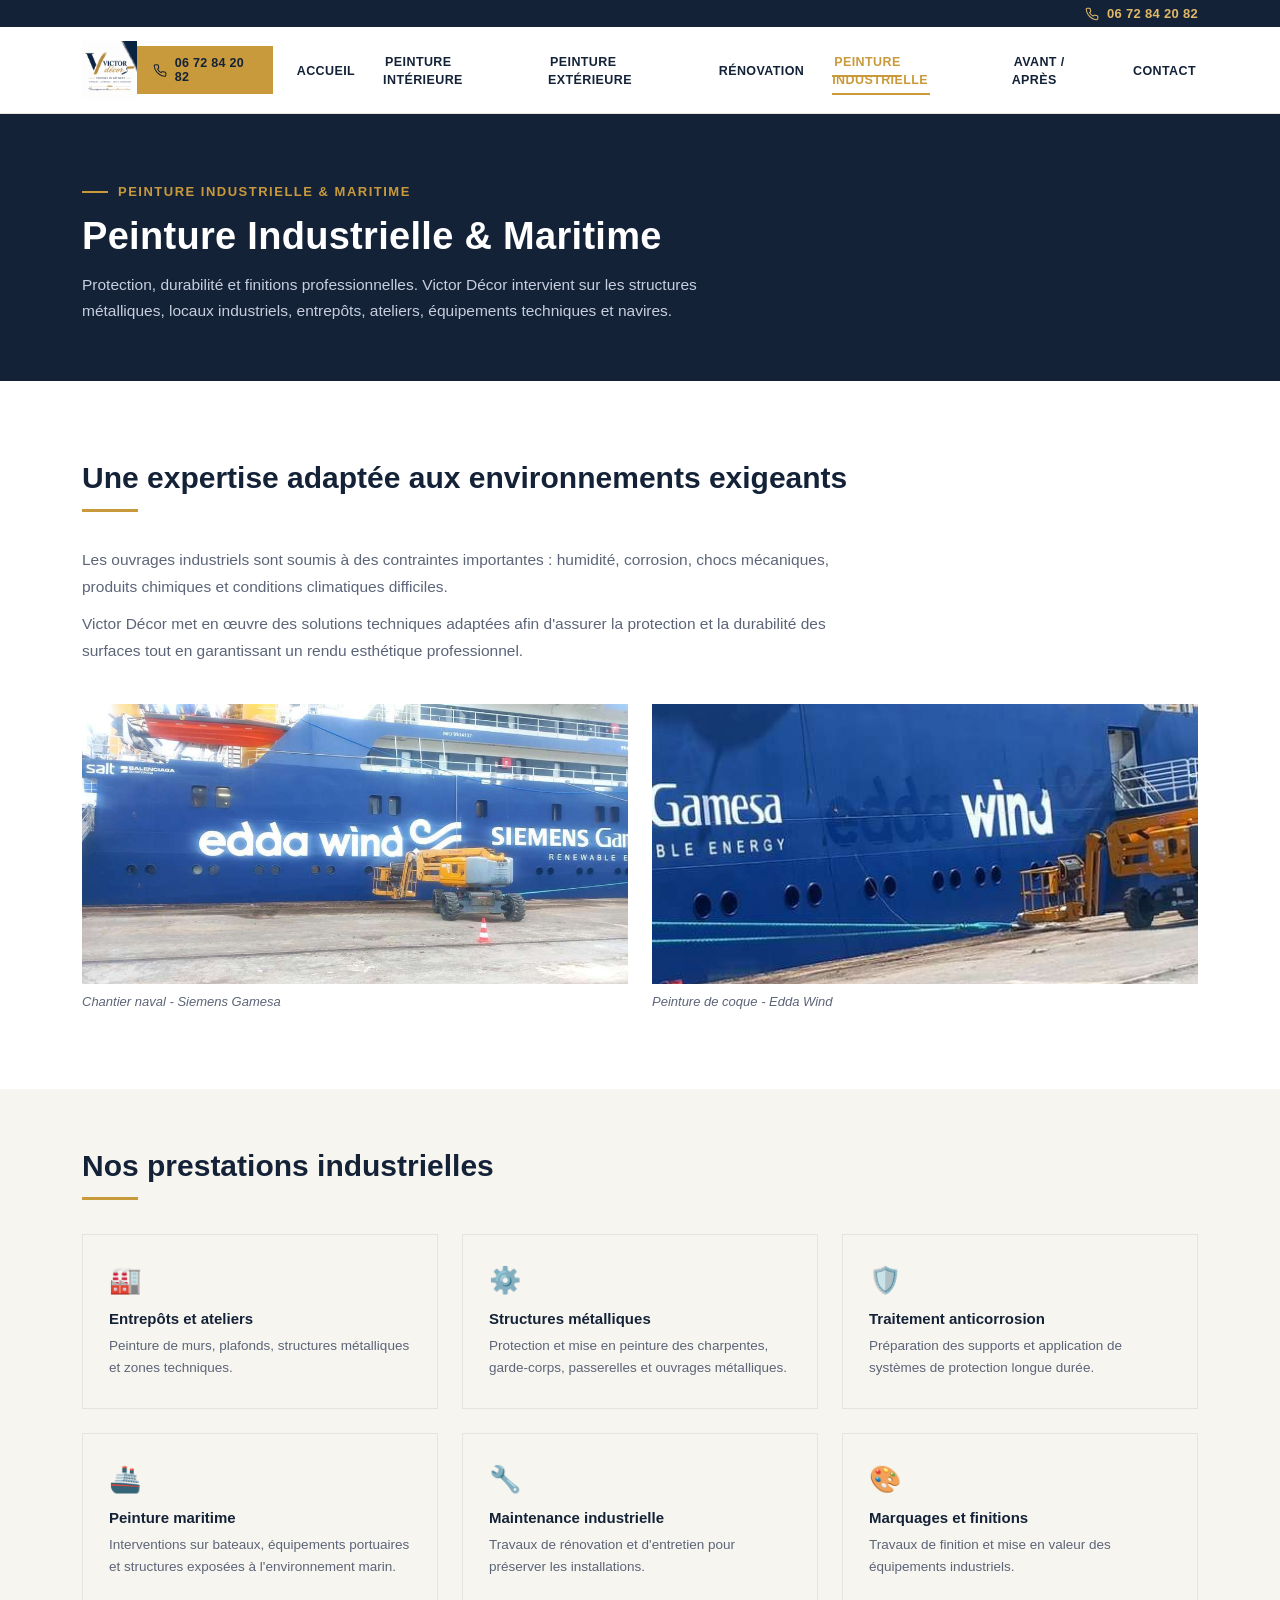
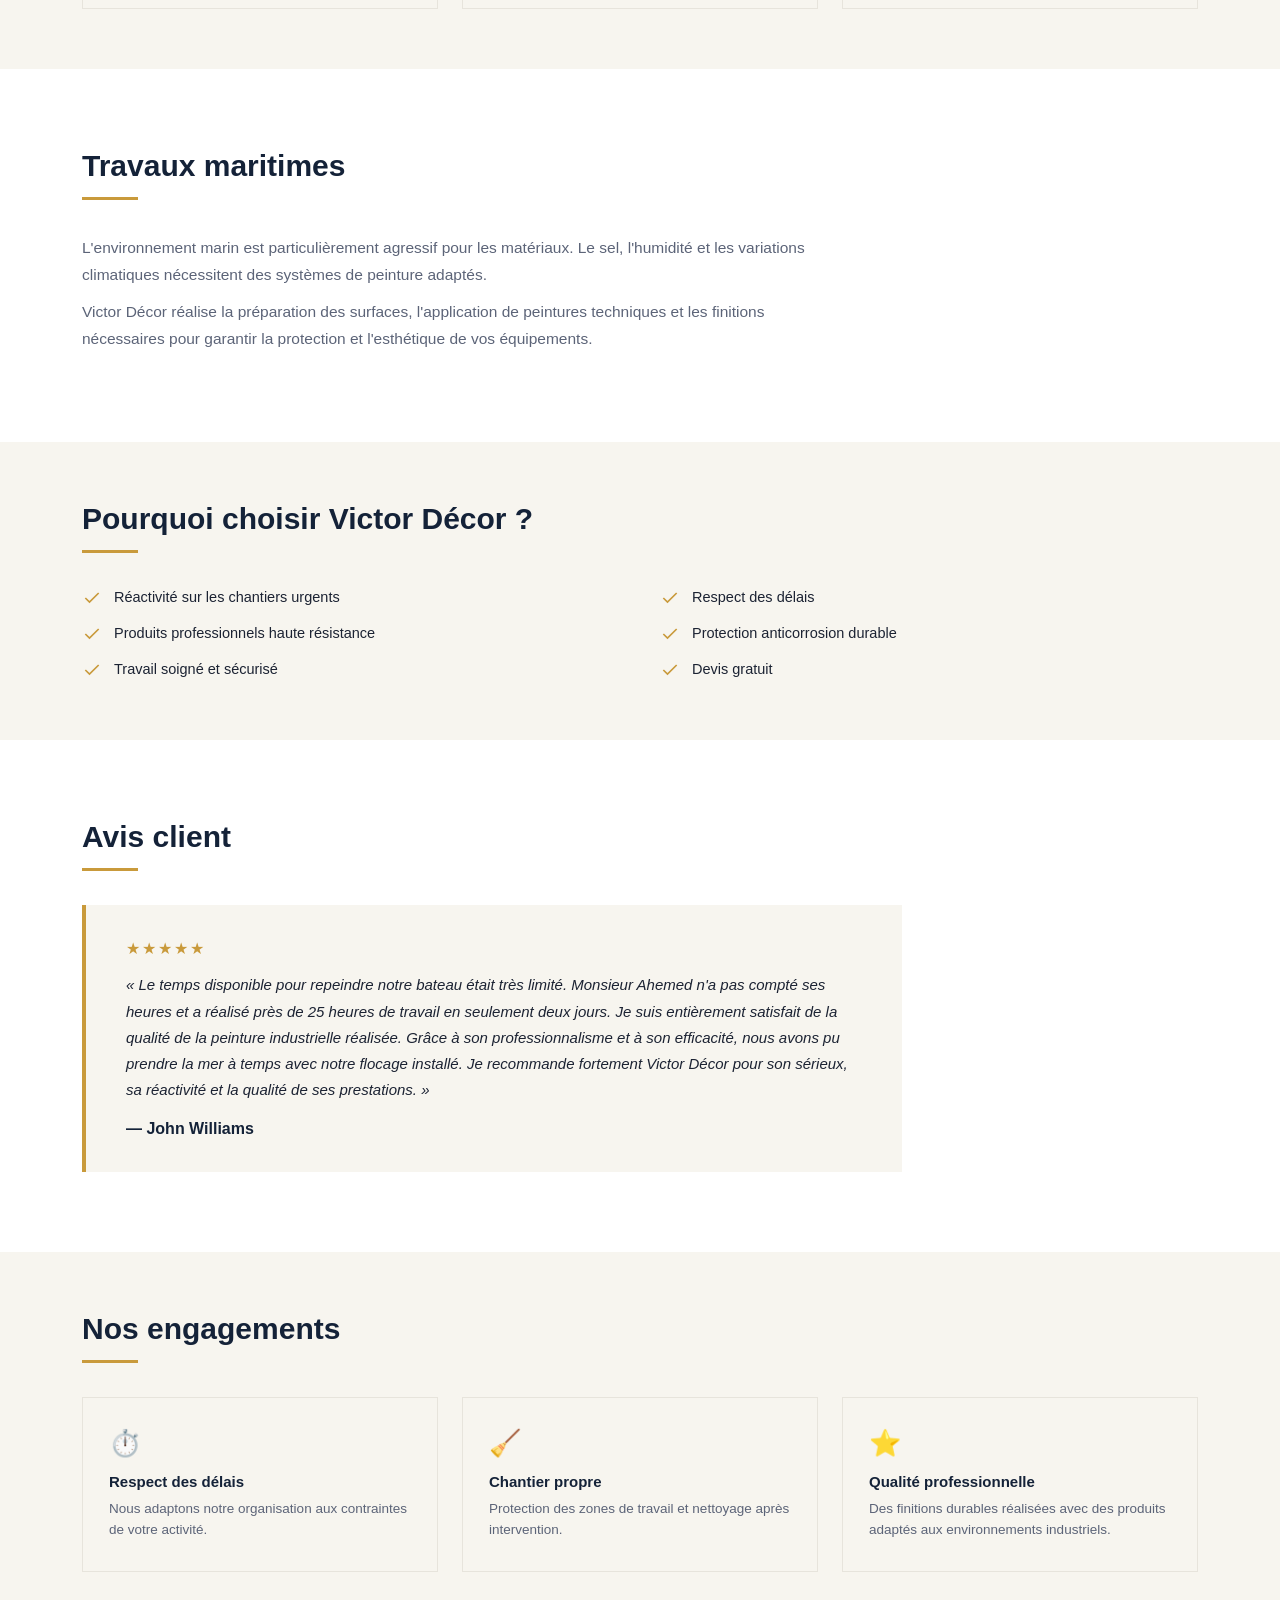
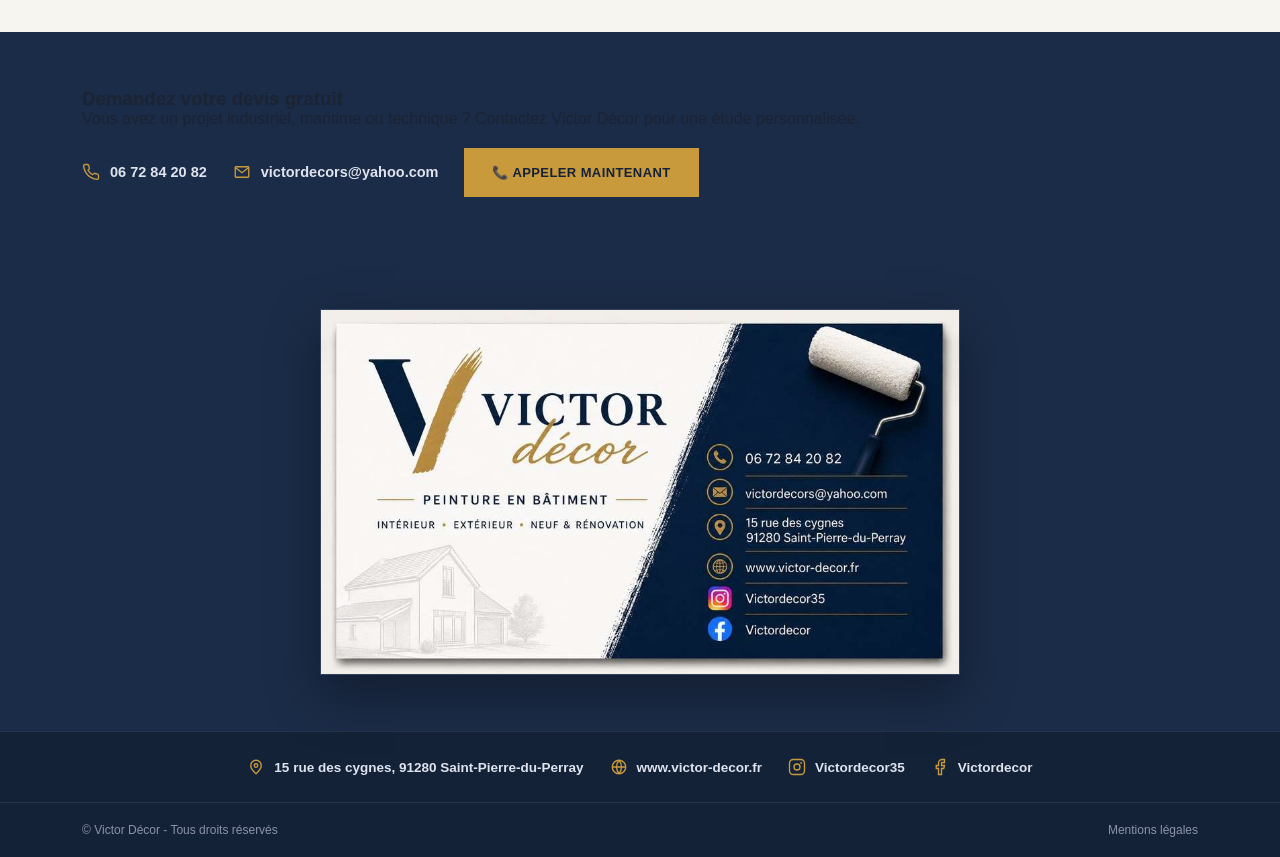
==== commit 9ec5f666: "Update fmt.Println message from 'Hello' to 'Goodbye'" ====
--- a/avant-apres.html
+++ b/avant-apres.html
@@ -2,9 +2,220 @@
 <html lang="fr">
 <head>
 <meta charset="UTF-8">
-<meta name="viewport" content="width=device-width, initial-scale=1.0">
-<title>Avant / Après - Victor Décor</title>
-<link rel="stylesheet" href="styles.css">
+<meta name="viewport" content="width=device-width, initial-scale=1">
+<title>Peinture Industrielle &amp; Maritime - Victor Décor</title>
+<meta name="description" content="Peinture industrielle, anticorrosion, structures métalliques et travaux maritimes dans l'Essonne et en Île-de-France.">
+<style>
+@import url('https://fonts.googleapis.com/css2?family=Poppins:wght@400;500;600;700;800&family=Inter:wght@400;500;600&display=swap');
+
+:root{
+  --navy: #142238;
+  --navy-2: #1b2c48;
+  --gold: #c99a3b;
+  --gold-light: #e0b866;
+  --ink: #1c2333;
+  --gray: #5c6478;
+  --line: #e7e4dc;
+}
+*{margin:0;padding:0;box-sizing:border-box;}
+html{scroll-behavior:smooth;}
+body{font-family:'Inter', sans-serif;color:var(--ink);background:#fff;-webkit-font-smoothing:antialiased;}
+h1,h2,h3,.brand,.btn,nav a,.eyebrow{font-family:'Poppins', sans-serif;}
+a{text-decoration:none;color:inherit;}
+ul{list-style:none;}
+img{display:block;max-width:100%;}
+.wrap{max-width:1180px;margin:0 auto;padding:0 32px;}
+.eyebrow{color:var(--gold);font-weight:700;letter-spacing:1.5px;font-size:13px;text-transform:uppercase;display:flex;align-items:center;gap:10px;}
+.eyebrow::before{content:"";width:26px;height:2px;background:var(--gold);display:inline-block;}
+.eyebrow.center{justify-content:center;}
+.eyebrow.center::before{display:none;}
+
+/* HEADER */
+.header-phone-bar{background:var(--navy);padding:6px 0;}
+.header-phone-inner{max-width:1180px;margin:0 auto;padding:0 32px;display:flex;justify-content:flex-end;}
+.header-phone-inner a{display:flex;align-items:center;gap:8px;color:var(--gold-light);font-size:13px;font-weight:600;letter-spacing:.3px;}
+.header-phone-inner a svg{width:14px;height:14px;}
+header{position:sticky;top:0;z-index:100;background:#fff;border-bottom:1px solid var(--line);}
+.header-inner{display:flex;align-items:center;justify-content:space-between;padding:14px 32px;max-width:1180px;margin:0 auto;}
+.header-call-btn{display:flex;align-items:center;gap:8px;background:var(--gold);color:var(--navy);font-size:12.5px;font-weight:700;letter-spacing:.3px;padding:10px 16px;text-transform:uppercase;transition:.2s;}
+.header-call-btn:hover{background:var(--gold-light);}
+.header-call-btn svg{width:15px;height:15px;}
+.header-right{display:flex;align-items:center;gap:22px;}
+.brand{display:flex;align-items:center;gap:12px;}
+.brand-logo{height:58px;width:auto;display:block;}
+.brand-mark{width:44px;height:44px;border:2px solid var(--gold);display:flex;align-items:center;justify-content:center;font-weight:800;color:var(--navy);font-size:22px;}
+.brand-text{line-height:1.15;}
+.brand-text .b1{font-weight:700;font-size:19px;color:var(--navy);letter-spacing:1px;}
+.brand-text .b2{font-weight:600;font-size:13px;color:var(--gold);font-style:italic;letter-spacing:0.5px;}
+.brand-text .b3{font-size:8px;color:var(--gray);letter-spacing:1.5px;text-transform:uppercase;margin-top:2px;}
+nav ul{display:flex;gap:26px;align-items:center;}
+nav a{font-size:12.5px;font-weight:600;letter-spacing:0.4px;color:var(--navy);text-transform:uppercase;padding:6px 2px;border-bottom:2px solid transparent;transition:.2s;}
+nav a:hover, nav a.active{color:var(--gold);border-bottom-color:var(--gold);}
+.nav-toggle{display:none;background:none;border:none;cursor:pointer;flex-direction:column;gap:5px;}
+.nav-toggle span{width:26px;height:2px;background:var(--navy);}
+
+/* PAGE HERO (sub-pages) */
+.page-hero{background:var(--navy);padding:70px 0 56px;text-align:left;}
+.page-hero .eyebrow{margin-bottom:16px;}
+.page-hero h1{color:#fff;font-size:38px;font-weight:800;margin-bottom:14px;letter-spacing:.3px;}
+.page-hero p{color:#c7cede;font-size:15.5px;max-width:620px;line-height:1.7;}
+
+/* HOME HERO */
+.hero{display:grid;grid-template-columns:1.05fr 1fr;background:var(--navy);min-height:540px;}
+.hero-content{padding:70px 60px 50px 32px;max-width:600px;margin-left:auto;display:flex;flex-direction:column;justify-content:center;gap:22px;}
+.hero h1{font-size:42px;line-height:1.15;font-weight:800;color:#fff;letter-spacing:0.3px;}
+.hero h1 span{color:var(--gold);}
+.hero p{color:#c7cede;font-size:15.5px;line-height:1.7;max-width:520px;}
+.hero-ctas{display:flex;gap:16px;flex-wrap:wrap;margin-top:6px;}
+.hero-image{background-size:cover;background-position:center;}
+.hero-image img{width:100%;height:100%;object-fit:cover;}
+
+/* BUTTONS */
+.btn{font-weight:600;font-size:13px;letter-spacing:0.4px;text-transform:uppercase;padding:15px 26px;display:inline-flex;align-items:center;gap:10px;cursor:pointer;border:2px solid transparent;transition:.2s;}
+.btn-gold{background:var(--gold);color:var(--navy);}
+.btn-gold:hover{background:var(--gold-light);}
+.btn-outline{border-color:#fff;color:#fff;}
+.btn-outline:hover{background:#fff;color:var(--navy);}
+.btn-outline-navy{border-color:var(--navy);color:var(--navy);}
+.btn-outline-navy:hover{background:var(--navy);color:#fff;}
+
+/* SECTIONS GENERIC */
+section.block{padding:80px 0;}
+section.block.tight{padding:60px 0;}
+section.block h2{font-size:30px;color:var(--navy);font-weight:700;margin-bottom:14px;}
+.underline{width:56px;height:3px;background:var(--gold);margin-bottom:34px;}
+.underline.center{margin-left:auto;margin-right:auto;}
+.lede{color:var(--gray);font-size:15.5px;line-height:1.75;max-width:760px;margin-bottom:10px;}
+
+/* SERVICE CARDS (home) */
+.cards{display:grid;grid-template-columns:repeat(4,1fr);gap:22px;}
+.card{position:relative;border:1px solid var(--line);overflow:hidden;text-align:center;transition:.25s;}
+.card:hover{box-shadow:0 18px 40px rgba(20,34,56,0.14);transform:translateY(-4px);}
+.card-img{height:180px;overflow:hidden;position:relative;}
+.card-img img{width:100%;height:100%;object-fit:cover;}
+.card-icon{width:52px;height:52px;background:var(--navy);border-radius:50%;display:flex;align-items:center;justify-content:center;position:absolute;left:50%;bottom:-26px;transform:translateX(-50%);border:4px solid #fff;}
+.card-icon svg{width:22px;height:22px;color:var(--gold);}
+.card-body{padding:40px 18px 26px;}
+.card-body h3{font-size:14.5px;color:var(--navy);font-weight:700;letter-spacing:0.4px;margin-bottom:10px;text-transform:uppercase;}
+.card-body p{font-size:13px;color:var(--gray);line-height:1.6;}
+.card-link{display:block;color:inherit;}
+
+/* FEATURE / SERVICE TILES (sub-pages) */
+.tiles{display:grid;grid-template-columns:repeat(3,1fr);gap:24px;}
+.tile{border:1px solid var(--line);padding:30px 26px;transition:.2s;}
+.tile:hover{border-color:var(--gold);box-shadow:0 12px 30px rgba(20,34,56,0.08);}
+.tile .emoji{font-size:26px;margin-bottom:14px;display:block;}
+.tile h3{font-size:15px;color:var(--navy);font-weight:700;margin-bottom:8px;}
+.tile p{font-size:13.5px;color:var(--gray);line-height:1.6;}
+
+/* CHECKLIST */
+.checklist{display:grid;grid-template-columns:repeat(2,1fr);gap:14px 40px;}
+.checklist li{display:flex;align-items:flex-start;gap:12px;font-size:14.5px;color:var(--ink);line-height:1.5;}
+.checklist li svg{width:20px;height:20px;color:var(--gold);flex-shrink:0;margin-top:1px;}
+.checklist.on-navy li{color:#dfe3ee;}
+.checklist.on-navy li svg{color:var(--gold);}
+
+/* WHY (navy strip, home) */
+.why{background:var(--navy);padding:70px 0;}
+.why-grid{display:grid;grid-template-columns:repeat(4,1fr);gap:36px;}
+.why-item{display:flex;gap:16px;align-items:flex-start;}
+.why-item svg{width:34px;height:34px;flex-shrink:0;color:var(--gold);}
+.why-item h4{color:#fff;font-size:14px;font-weight:700;letter-spacing:0.5px;margin-bottom:8px;text-transform:uppercase;}
+.why-item p{color:#b9c0d4;font-size:13px;line-height:1.6;}
+
+/* IMAGE GALLERY PAIR (interior page) */
+.gallery{display:grid;grid-template-columns:repeat(2,1fr);gap:24px;}
+.gallery figure{margin:0;}
+.gallery img{width:100%;height:280px;object-fit:cover;}
+.gallery figcaption{margin-top:10px;font-size:13px;color:var(--gray);font-style:italic;}
+
+/* BEFORE / AFTER */
+.ba-pair{display:grid;grid-template-columns:repeat(2,1fr);gap:18px;margin-bottom:44px;}
+.ba-pair figure{margin:0;position:relative;}
+.ba-pair img{width:100%;height:300px;object-fit:cover;}
+.ba-tag{position:absolute;top:14px;left:14px;background:var(--navy);color:var(--gold);font-size:11px;font-weight:700;letter-spacing:1px;text-transform:uppercase;padding:6px 14px;}
+.ba-tag.after{background:var(--gold);color:var(--navy);}
+
+/* TESTIMONIAL */
+.testimonial{background:#f7f5ef;border-left:4px solid var(--gold);padding:34px 40px;max-width:820px;}
+.testimonial .stars-row{color:var(--gold);font-size:16px;margin-bottom:14px;letter-spacing:2px;}
+.testimonial p{font-size:15px;line-height:1.75;color:var(--ink);font-style:italic;margin-bottom:16px;}
+.testimonial strong{font-style:normal;color:var(--navy);}
+
+/* ZONE INTERVENTION */
+.zone-list{display:flex;flex-wrap:wrap;gap:10px;}
+.zone-list span{background:#f7f5ef;border:1px solid var(--line);padding:8px 16px;font-size:13px;color:var(--navy);font-weight:600;}
+
+/* CTA / CONTACT BLOCK */
+.cta-block{background:var(--navy-2);padding:56px 0;}
+.cta-inner{display:flex;align-items:center;justify-content:space-between;gap:40px;flex-wrap:wrap;}
+.cta-inner h3{color:#fff;font-size:22px;font-weight:700;margin-bottom:8px;}
+.cta-inner p{color:#aeb6cb;font-size:14px;}
+.cta-contacts{display:flex;gap:26px;flex-wrap:wrap;align-items:center;}
+.cta-contact-item{display:flex;align-items:center;gap:10px;color:#dfe3ee;font-size:14.5px;font-weight:600;}
+.cta-contact-item svg{width:18px;height:18px;color:var(--gold);flex-shrink:0;}
+
+/* CONTACT FORM (home) */
+.contact-form{display:grid;grid-template-columns:1fr 1fr;gap:50px;align-items:flex-start;}
+.contact-form form{display:flex;flex-direction:column;gap:16px;}
+.contact-form input, .contact-form textarea{
+  border:1px solid var(--line);padding:14px 16px;font-family:'Inter',sans-serif;font-size:14px;color:var(--ink);
+  background:#faf9f6;
+}
+.contact-form input:focus, .contact-form textarea:focus{outline:2px solid var(--gold);border-color:var(--gold);}
+.contact-form textarea{resize:vertical;min-height:120px;}
+.contact-form .btn{align-self:flex-start;border:none;}
+.contact-info h3{color:var(--navy);font-size:20px;font-weight:700;margin-bottom:14px;}
+.contact-info p{color:var(--gray);font-size:14.5px;line-height:1.7;margin-bottom:22px;}
+.contact-info .cs-contact-item{display:flex;align-items:center;gap:10px;font-size:14.5px;color:var(--ink);margin-bottom:12px;font-weight:500;}
+.contact-info .cs-contact-item svg{width:18px;height:18px;color:var(--gold);flex-shrink:0;}
+
+/* FOOTER */
+.footer-card{background:var(--navy-2);padding:56px 0;}
+.footer-card-inner{display:flex;justify-content:center;}
+.footer-card img{max-width:640px;width:100%;border:1px solid rgba(255,255,255,0.1);box-shadow:0 20px 50px rgba(0,0,0,0.35);}
+.footer-social{background:var(--navy);padding:26px 0;border-top:1px solid rgba(255,255,255,0.08);}
+.footer-social-inner{display:flex;flex-wrap:wrap;justify-content:center;gap:26px;}
+.footer-social-item{display:flex;align-items:center;gap:9px;color:#dfe3ee;font-size:13.5px;font-weight:600;}
+.footer-social-item svg{width:18px;height:18px;color:var(--gold);flex-shrink:0;}
+footer{background:var(--navy);border-top:1px solid rgba(255,255,255,0.08);padding:20px 0;}
+.footer-inner{display:flex;justify-content:space-between;align-items:center;font-size:12px;color:#8b93a8;flex-wrap:wrap;gap:8px;}
+.footer-inner a{color:#8b93a8;transition:.2s;}
+.footer-inner a:hover{color:var(--gold);}
+
+/* RESPONSIVE */
+@media (max-width:980px){
+  nav{position:fixed;top:73px;left:0;right:0;background:#fff;flex-direction:column;max-height:0;overflow:hidden;transition:.3s;border-bottom:1px solid var(--line);}
+  nav.open{max-height:520px;}
+  nav ul{flex-direction:column;padding:20px 32px;gap:0;}
+  nav ul li{width:100%;border-bottom:1px solid var(--line);}
+  nav a{display:block;padding:14px 0;}
+  .nav-toggle{display:flex;}
+  .header-phone-inner{justify-content:center;}
+  .header-call-btn{display:none;}
+  .hero{grid-template-columns:1fr;}
+  .hero-content{margin:0;max-width:none;padding:50px 24px;}
+  .hero-image{height:300px;}
+  .cards{grid-template-columns:repeat(2,1fr);}
+  .why-grid{grid-template-columns:repeat(2,1fr);}
+  .tiles{grid-template-columns:repeat(2,1fr);}
+  .gallery{grid-template-columns:1fr;}
+  .ba-pair{grid-template-columns:1fr;}
+  .checklist{grid-template-columns:1fr;}
+  .contact-form{grid-template-columns:1fr;}
+  .cta-inner{flex-direction:column;align-items:flex-start;}
+}
+@media (max-width:560px){
+  .wrap{padding:0 20px;}
+  .header-inner{padding:14px 20px;}
+  .hero h1, .page-hero h1{font-size:30px;}
+  .cards{grid-template-columns:1fr;}
+  .why-grid{grid-template-columns:1fr;}
+  .tiles{grid-template-columns:1fr;}
+  .footer-inner{flex-direction:column;gap:8px;text-align:center;}
+}
+
+</style>
 </head>
 <body>
 
@@ -19,7 +230,7 @@
 <header>
   <div class="header-inner">
     <a href="index.html" class="brand">
-      <img src="assets/logo.png" alt="Victor Décor - Peinture en bâtiment" class="brand-logo">
+      <img src="[data-uri]" alt="Victor Décor - Peinture en bâtiment" class="brand-logo">
     </a>
     <div class="header-right">
     <a href="tel:0672842082" class="header-call-btn">
@@ -35,8 +246,8 @@
         <li><a href="peinture-interieure.html">Peinture intérieure</a></li>
         <li><a href="peinture-exterieure.html">Peinture extérieure</a></li>
         <li><a href="renovation.html">Rénovation</a></li>
-        <li><a href="peinture-industrielle.html">Peinture industrielle</a></li>
-        <li><a href="avant-apres.html" class="active">Avant / Après</a></li>
+        <li><a href="peinture-industrielle.html" class="active">Peinture industrielle</a></li>
+        <li><a href="avant-apres.html">Avant / Après</a></li>
         <li><a href="index.html#contact">Contact</a></li>
       </ul>
     </nav>
@@ -46,58 +257,98 @@
 
 <section class="page-hero">
   <div class="wrap">
-    <div class="eyebrow">Nos réalisations</div>
-    <h1>Avant / Après</h1>
-    <p>Découvrez la transformation de nos chantiers.</p>
+    <div class="eyebrow">Peinture industrielle &amp; maritime</div>
+    <h1>Peinture Industrielle &amp; Maritime</h1>
+    <p>Protection, durabilité et finitions professionnelles. Victor Décor intervient sur les structures métalliques, locaux industriels, entrepôts, ateliers, équipements techniques et navires.</p>
   </div>
 </section>
 
 <section class="block">
   <div class="wrap">
-    <h2>Nos réalisations</h2>
-    <div class="underline"></div>
-
-    <div class="ba-pair">
+    <h2>Une expertise adaptée aux environnements exigeants</h2>
+    <div class="underline"></div>
+    <p class="lede">Les ouvrages industriels sont soumis à des contraintes importantes : humidité, corrosion, chocs mécaniques, produits chimiques et conditions climatiques difficiles.</p>
+    <p class="lede">Victor Décor met en œuvre des solutions techniques adaptées afin d'assurer la protection et la durabilité des surfaces tout en garantissant un rendu esthétique professionnel.</p>
+    <div class="gallery" style="margin-top:40px;">
       <figure>
-        <span class="ba-tag">Avant</span>
-        <img src="https://picsum.photos/seed/victordecor-avant1/700/560" alt="Avant travaux 1">
+        <img src="[data-uri]" alt="Entrepôt industriel">
+        <figcaption>Chantier naval - Siemens Gamesa</figcaption>
       </figure>
       <figure>
-        <span class="ba-tag after">Après</span>
-        <img src="https://picsum.photos/seed/victordecor-apres1/700/560" alt="Après travaux 1">
+        <img src="[data-uri]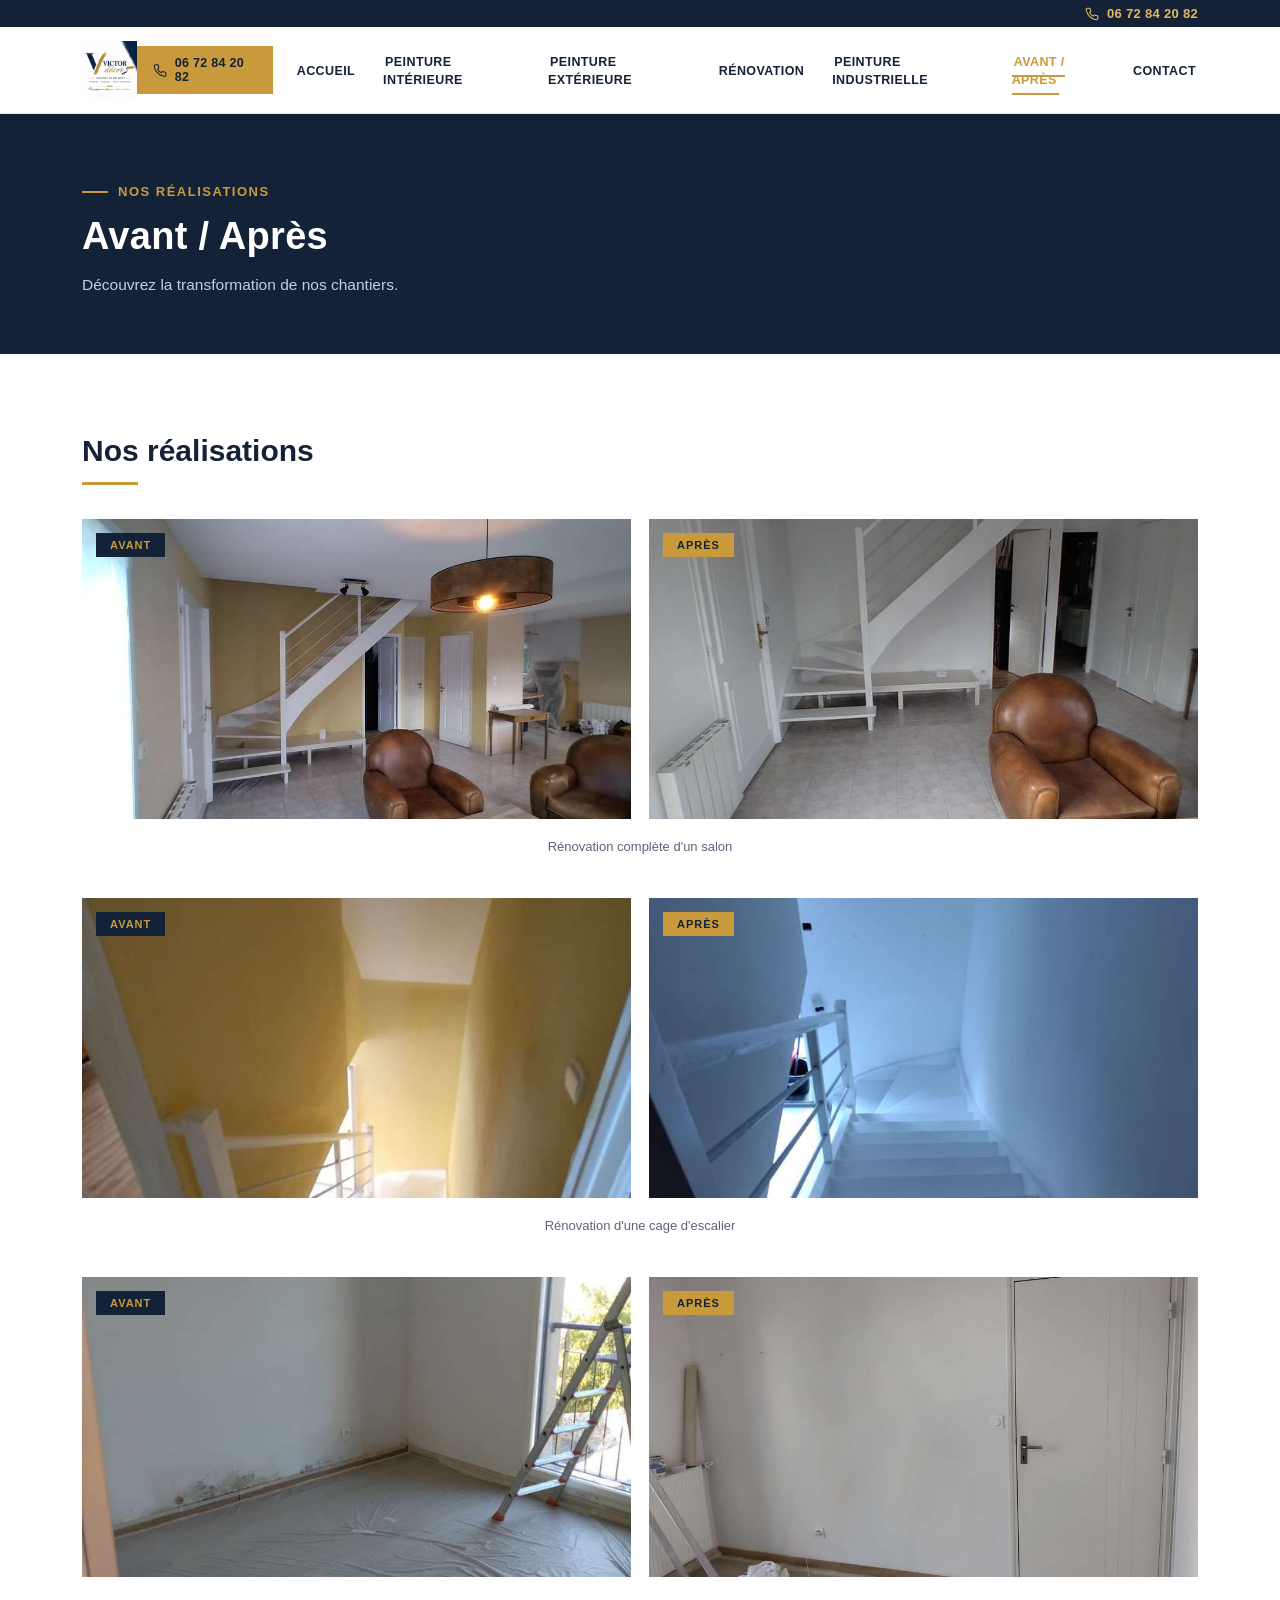
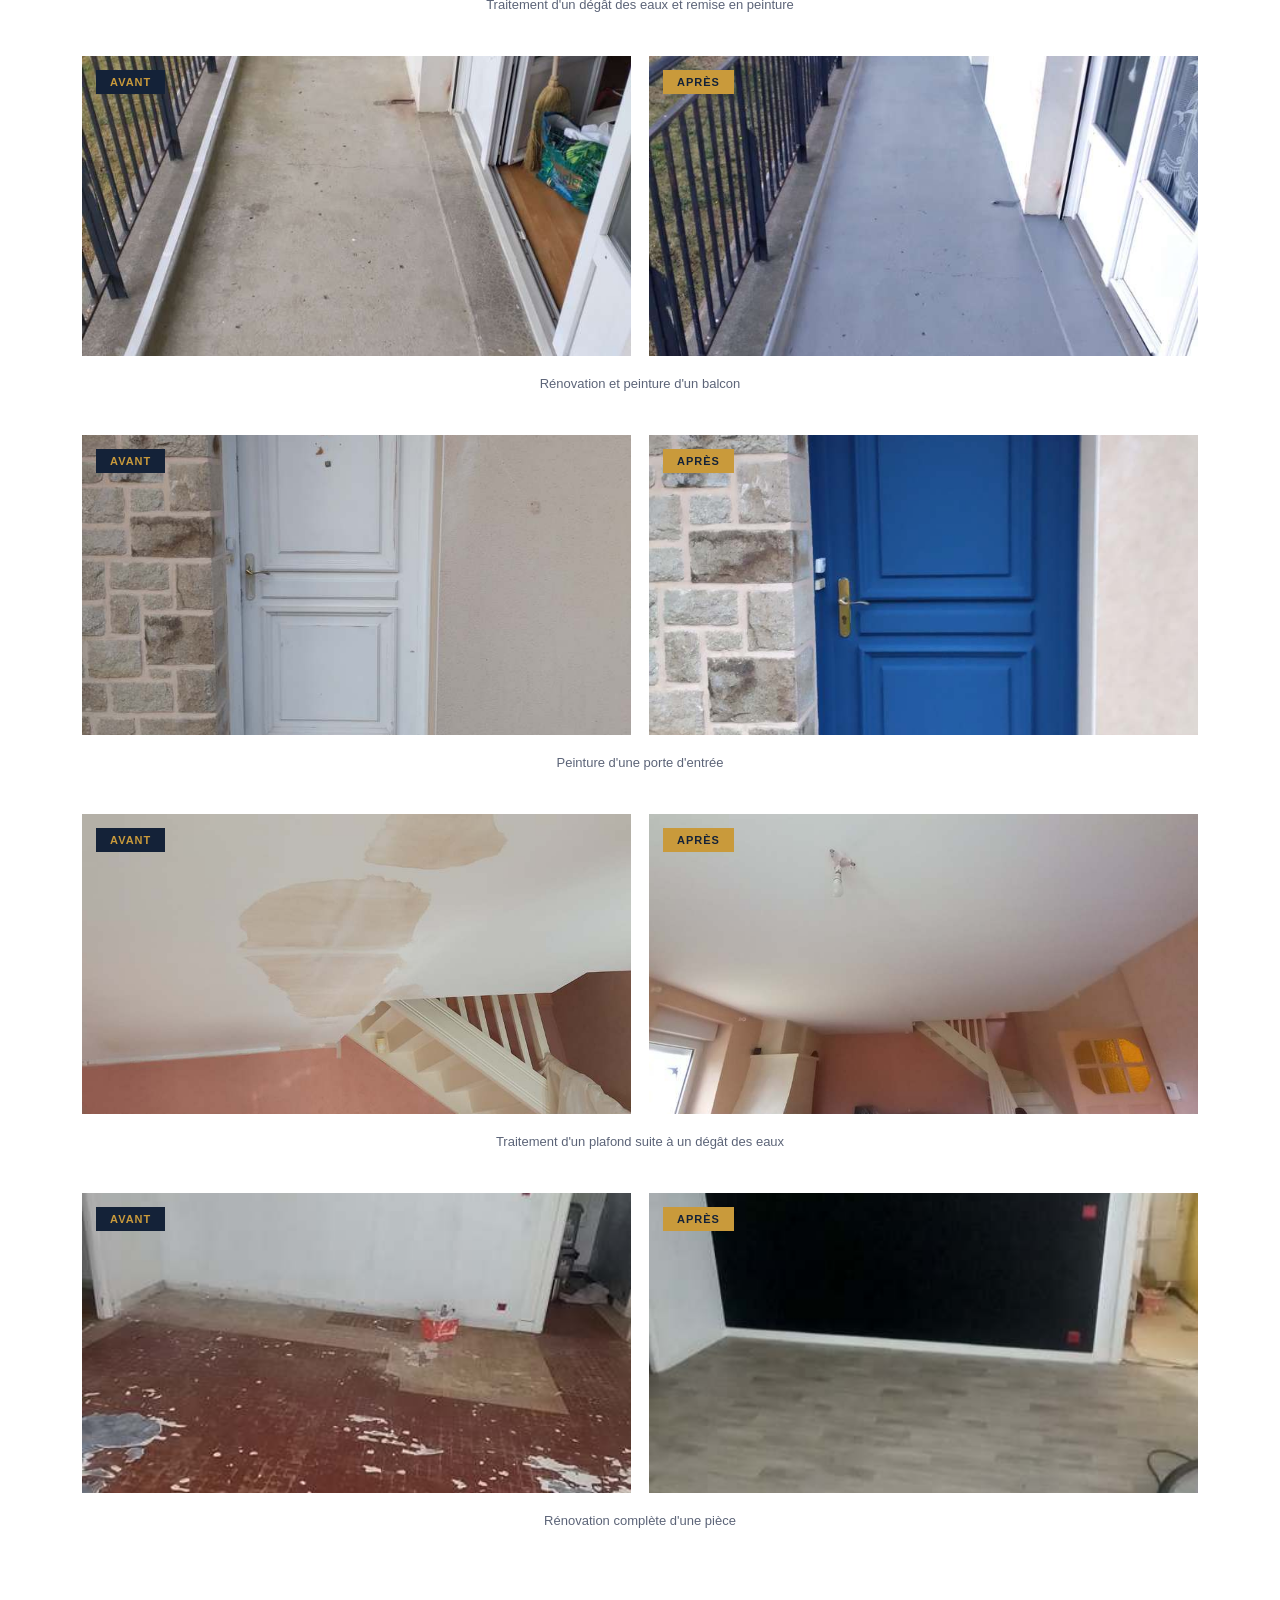
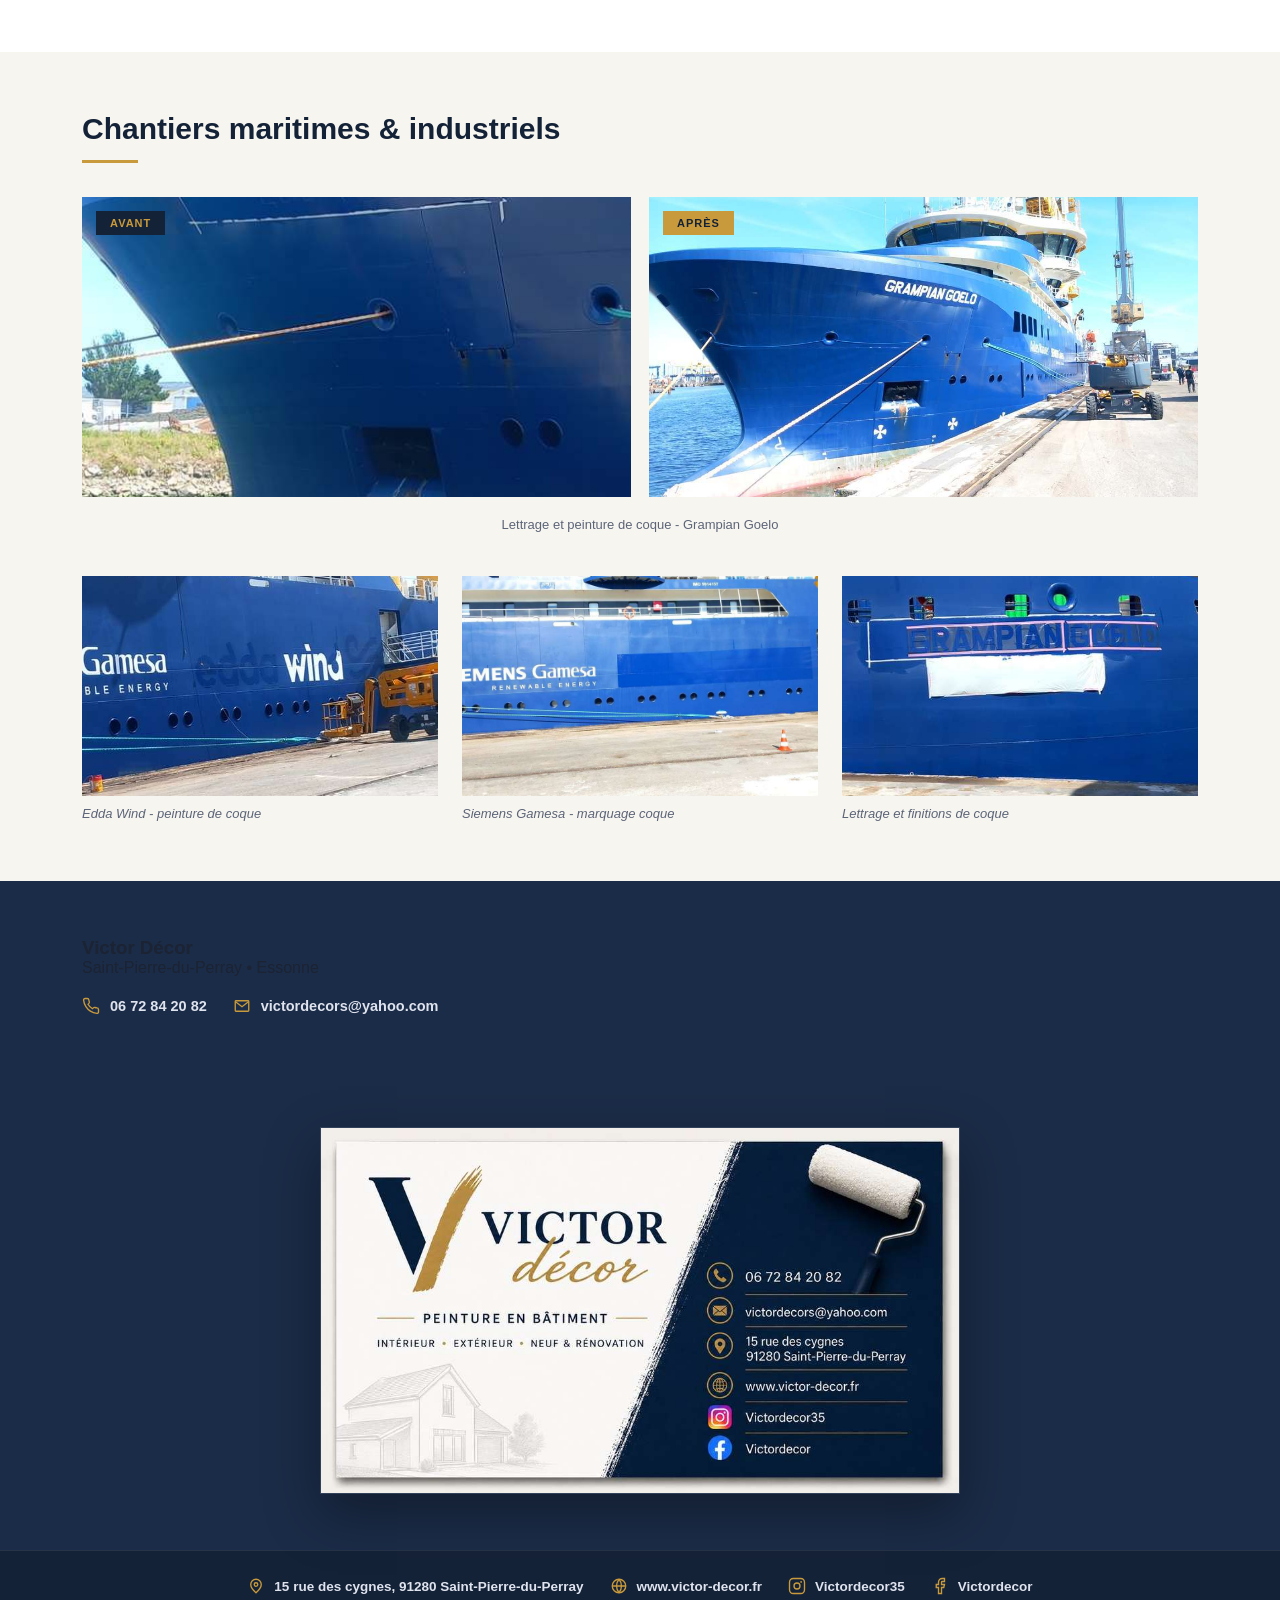
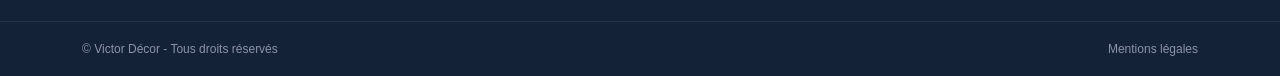
==== commit 4a5d558f: "Rename avant-apres (1).html to avant-apres.html" ====
--- a/avant-apres.html
+++ b/avant-apres.html
@@ -2,9 +2,8 @@
 <html lang="fr">
 <head>
 <meta charset="UTF-8">
-<meta name="viewport" content="width=device-width, initial-scale=1">
-<title>Peinture Industrielle &amp; Maritime - Victor Décor</title>
-<meta name="description" content="Peinture industrielle, anticorrosion, structures métalliques et travaux maritimes dans l'Essonne et en Île-de-France.">
+<meta name="viewport" content="width=device-width, initial-scale=1.0">
+<title>Avant / Après - Victor Décor</title>
 <style>
 @import url('https://fonts.googleapis.com/css2?family=Poppins:wght@400;500;600;700;800&family=Inter:wght@400;500;600&display=swap');
 
@@ -246,8 +245,8 @@
         <li><a href="peinture-interieure.html">Peinture intérieure</a></li>
         <li><a href="peinture-exterieure.html">Peinture extérieure</a></li>
         <li><a href="renovation.html">Rénovation</a></li>
-        <li><a href="peinture-industrielle.html" class="active">Peinture industrielle</a></li>
-        <li><a href="avant-apres.html">Avant / Après</a></li>
+        <li><a href="peinture-industrielle.html">Peinture industrielle</a></li>
+        <li><a href="avant-apres.html" class="active">Avant / Après</a></li>
         <li><a href="index.html#contact">Contact</a></li>
       </ul>
     </nav>
@@ -257,98 +256,141 @@
 
 <section class="page-hero">
   <div class="wrap">
-    <div class="eyebrow">Peinture industrielle &amp; maritime</div>
-    <h1>Peinture Industrielle &amp; Maritime</h1>
-    <p>Protection, durabilité et finitions professionnelles. Victor Décor intervient sur les structures métalliques, locaux industriels, entrepôts, ateliers, équipements techniques et navires.</p>
+    <div class="eyebrow">Nos réalisations</div>
+    <h1>Avant / Après</h1>
+    <p>Découvrez la transformation de nos chantiers.</p>
   </div>
 </section>
 
 <section class="block">
   <div class="wrap">
-    <h2>Une expertise adaptée aux environnements exigeants</h2>
+    <h2>Nos réalisations</h2>
     <div class="underline"></div>
-    <p class="lede">Les ouvrages industriels sont soumis à des contraintes importantes : humidité, corrosion, chocs mécaniques, produits chimiques et conditions climatiques difficiles.</p>
-    <p class="lede">Victor Décor met en œuvre des solutions techniques adaptées afin d'assurer la protection et la durabilité des surfaces tout en garantissant un rendu esthétique professionnel.</p>
-    <div class="gallery" style="margin-top:40px;">
-      <figure>
-        <img src="[data-uri]" alt="Entrepôt industriel">
-        <figcaption>Chantier naval - Siemens Gamesa</figcaption>
-      </figure>
-      <figure>
-        <img src="[data-uri]" alt="Structure métallique">
-        <figcaption>Peinture de coque - Edda Wind</figcaption>
-      </figure>
-    </div>
+
+    <div class="ba-pair">
+      <figure>
+        <span class="ba-tag">Avant</span>
+        <img src="[data-uri]" alt="Salon avant travaux - murs jaunes">
+      </figure>
+      <figure>
+        <span class="ba-tag after">Après</span>
+        <img src="[data-uri]" alt="Salon après travaux - murs blancs">
+      </figure>
+    </div>
+    <p style="text-align:center;font-size:13px;color:var(--gray);margin:-24px 0 44px;">Rénovation complète d'un salon</p>
+
+    <div class="ba-pair">
+      <figure>
+        <span class="ba-tag">Avant</span>
+        <img src="[data-uri]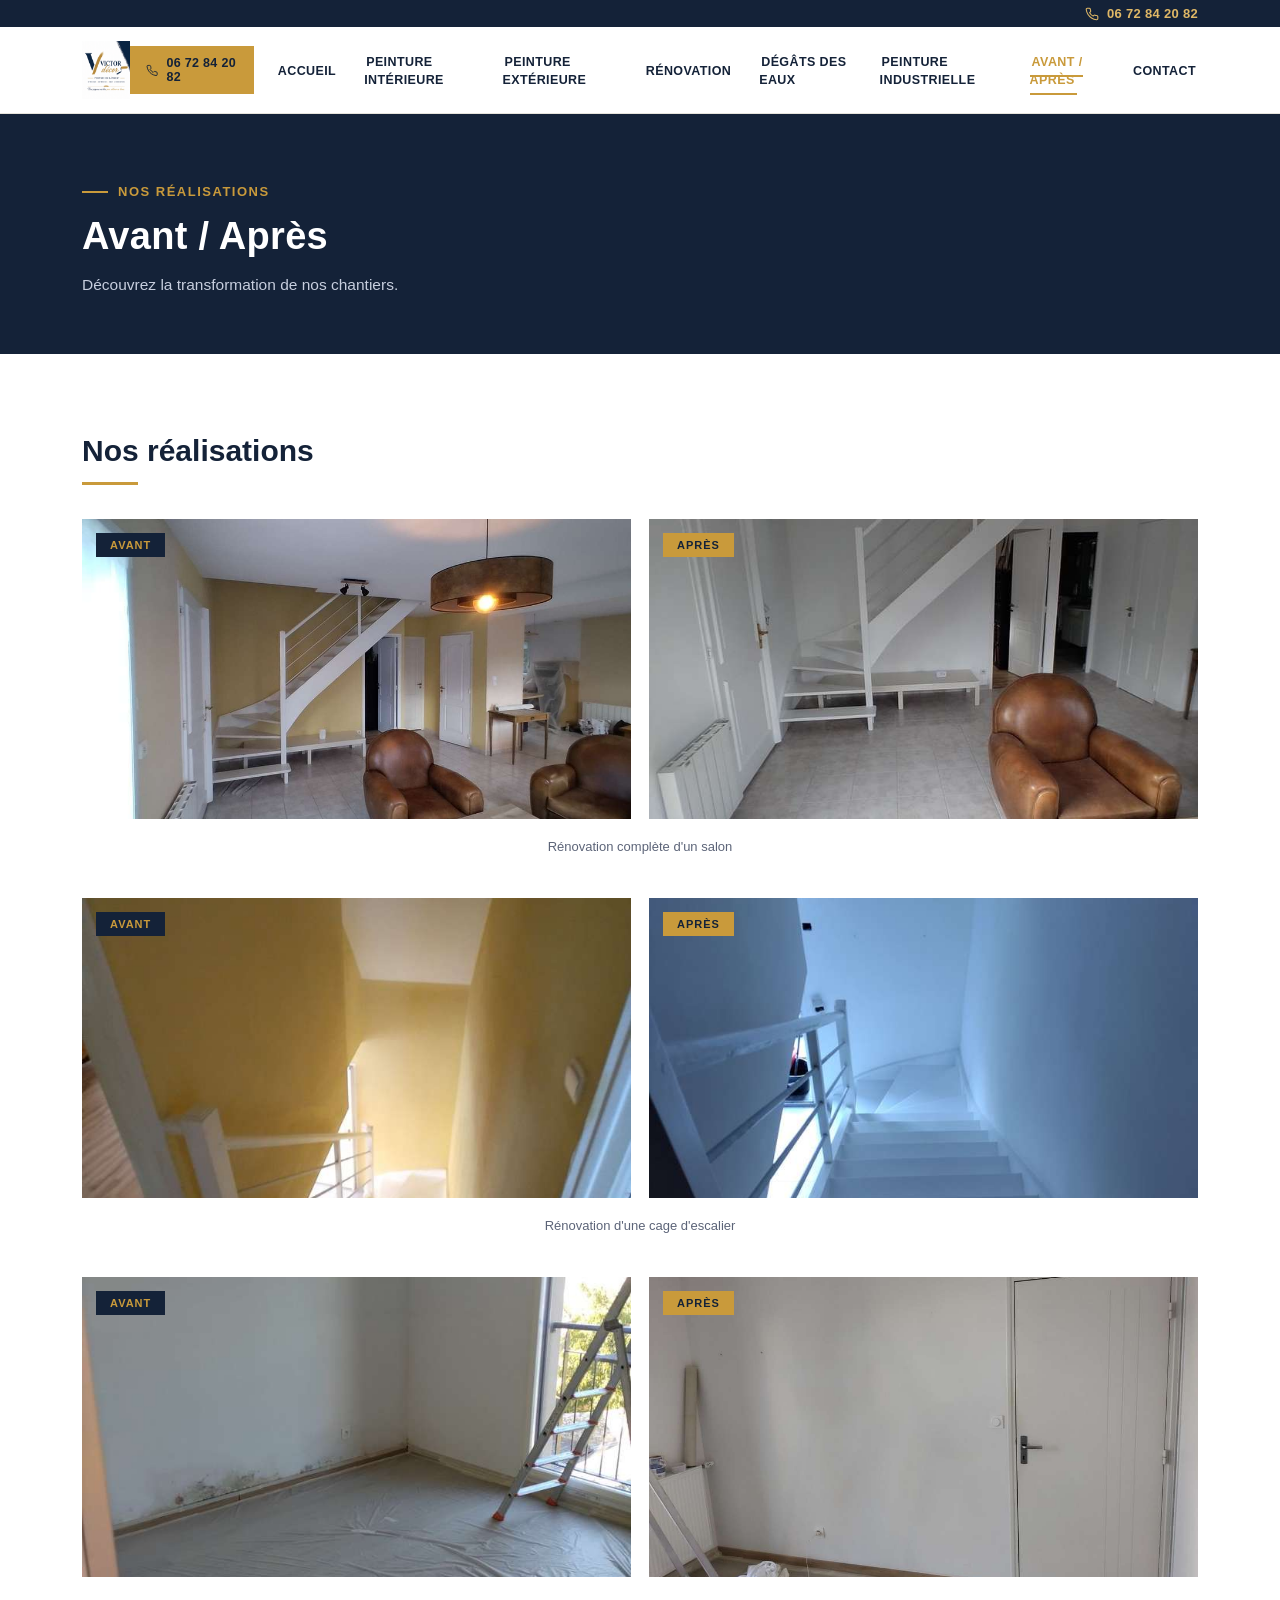
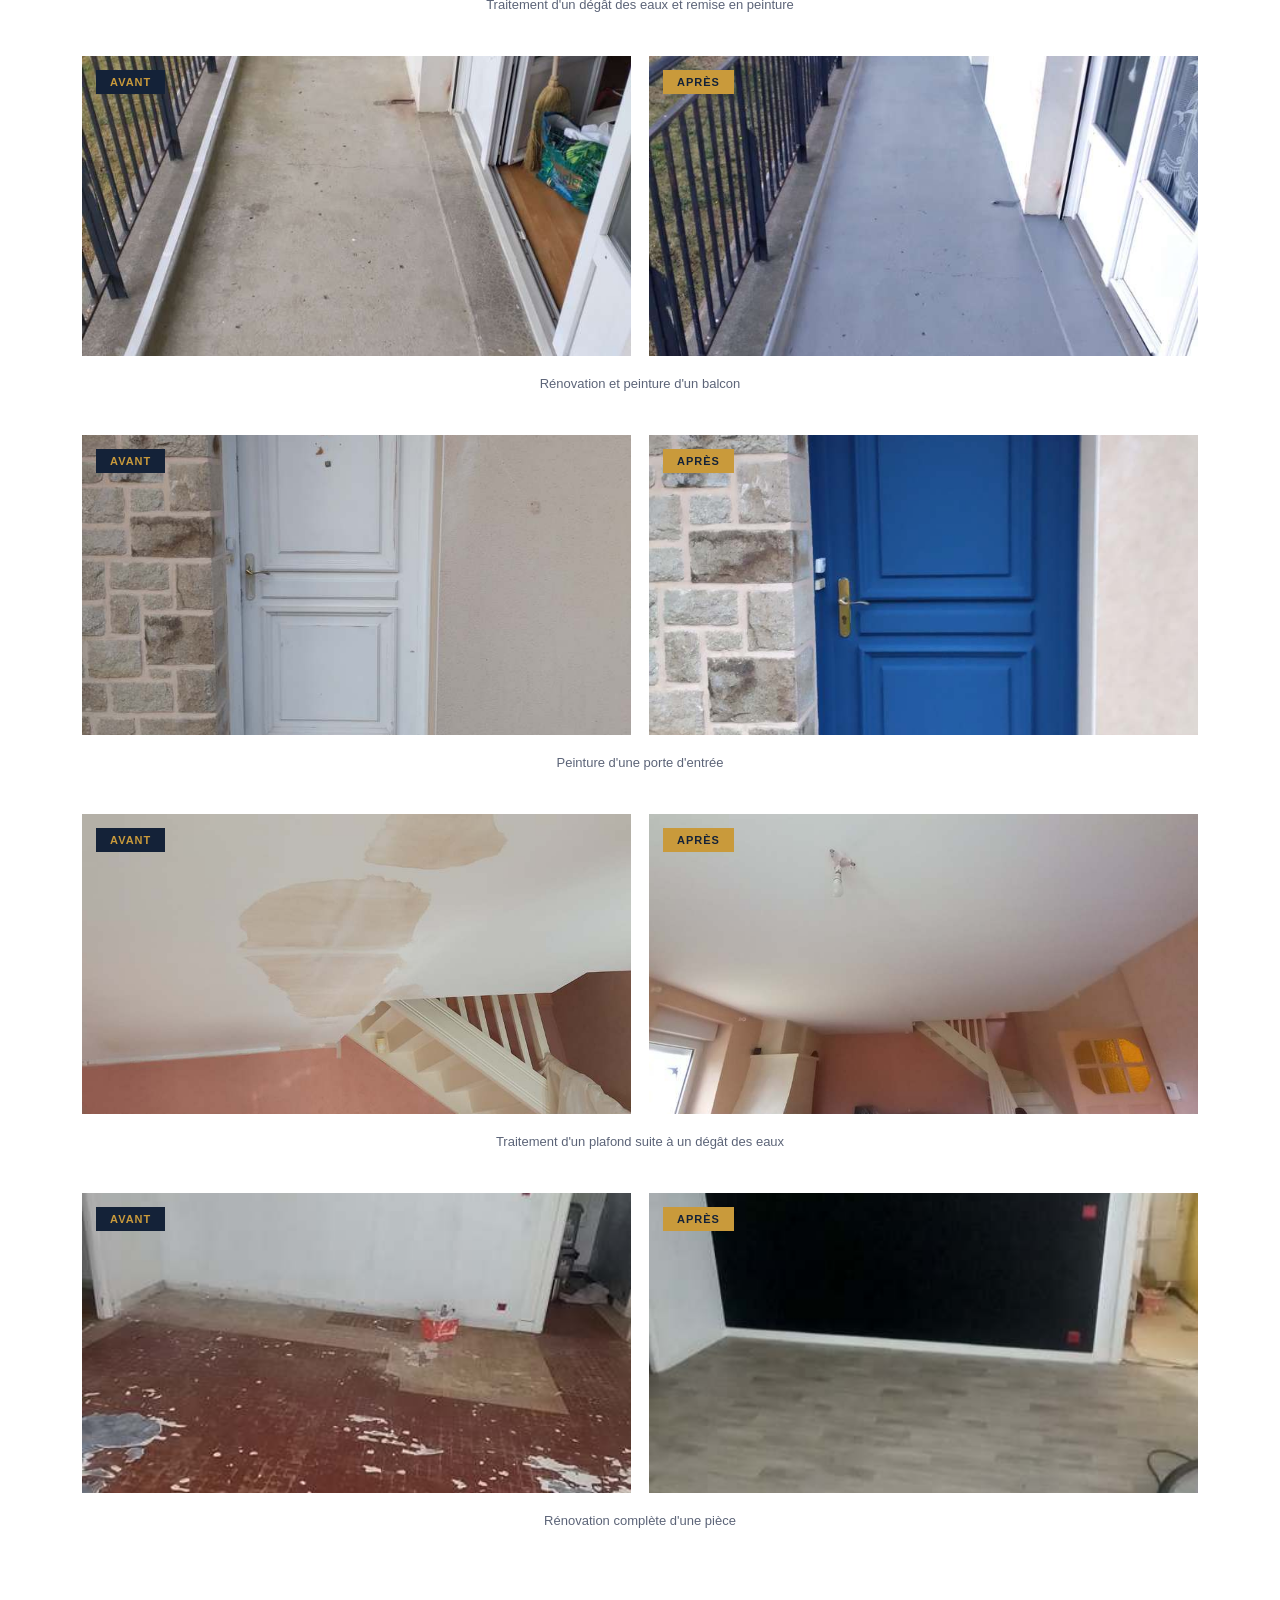
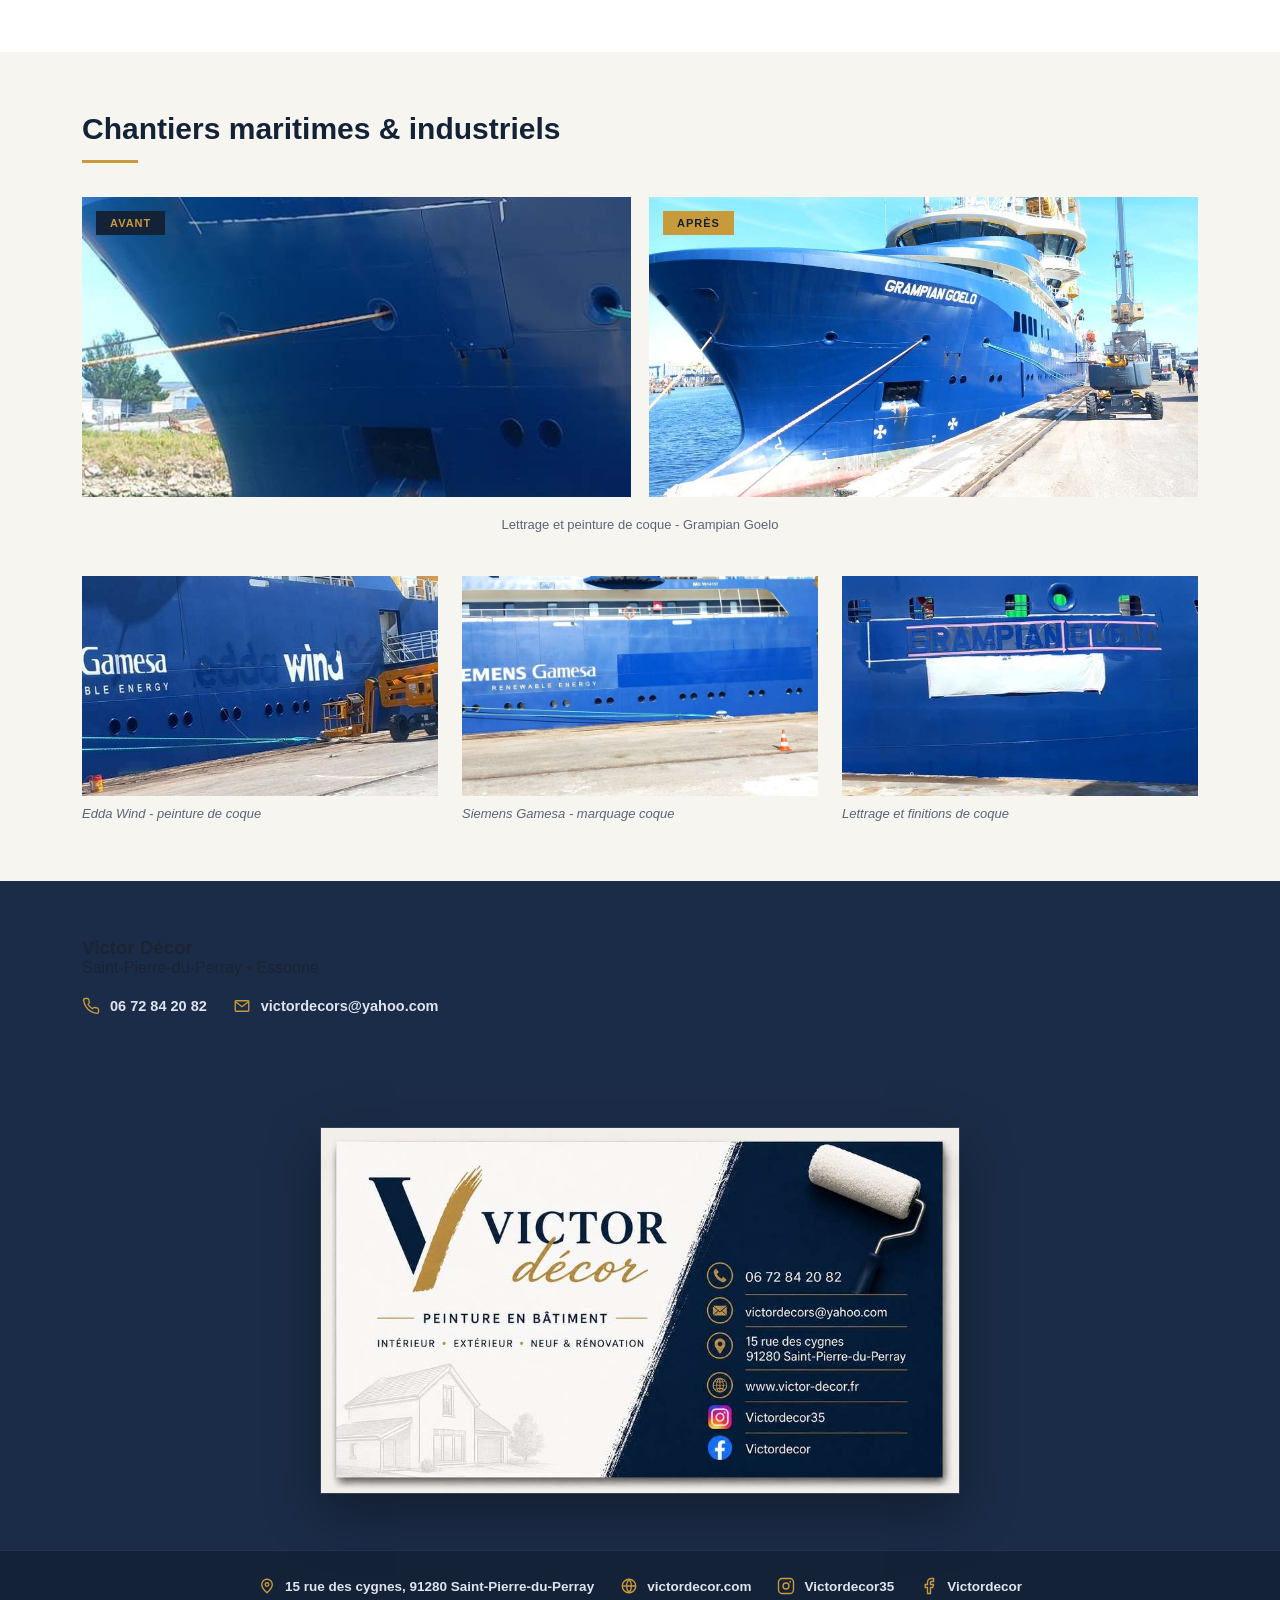
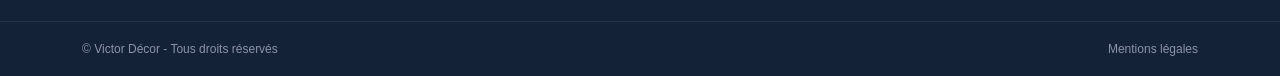
==== commit 34ac43b0: "Add files via upload" ====
--- a/avant-apres.html
+++ b/avant-apres.html
@@ -245,6 +245,7 @@
         <li><a href="peinture-interieure.html">Peinture intérieure</a></li>
         <li><a href="peinture-exterieure.html">Peinture extérieure</a></li>
         <li><a href="renovation.html">Rénovation</a></li>
+        <li><a href="degats-des-eaux.html">Dégâts des eaux</a></li>
         <li><a href="peinture-industrielle.html">Peinture industrielle</a></li>
         <li><a href="avant-apres.html" class="active">Avant / Après</a></li>
         <li><a href="index.html#contact">Contact</a></li>
@@ -418,7 +419,7 @@
     </div>
     <div class="footer-social-item">
       <svg viewBox="0 0 24 24" fill="none" stroke="currentColor" stroke-width="1.8"><circle cx="12" cy="12" r="9"/><path d="M3 12h18M12 3a14 14 0 010 18M12 3a14 14 0 000 18"/></svg>
-      www.victor-decor.fr
+      victordecor.com
     </div>
     <div class="footer-social-item">
       <svg viewBox="0 0 24 24" fill="currentColor"><rect x="2" y="2" width="20" height="20" rx="5" fill="none" stroke="currentColor" stroke-width="1.8"/><circle cx="12" cy="12" r="4" fill="none" stroke="currentColor" stroke-width="1.8"/><circle cx="17.5" cy="6.5" r="1.2"/></svg>
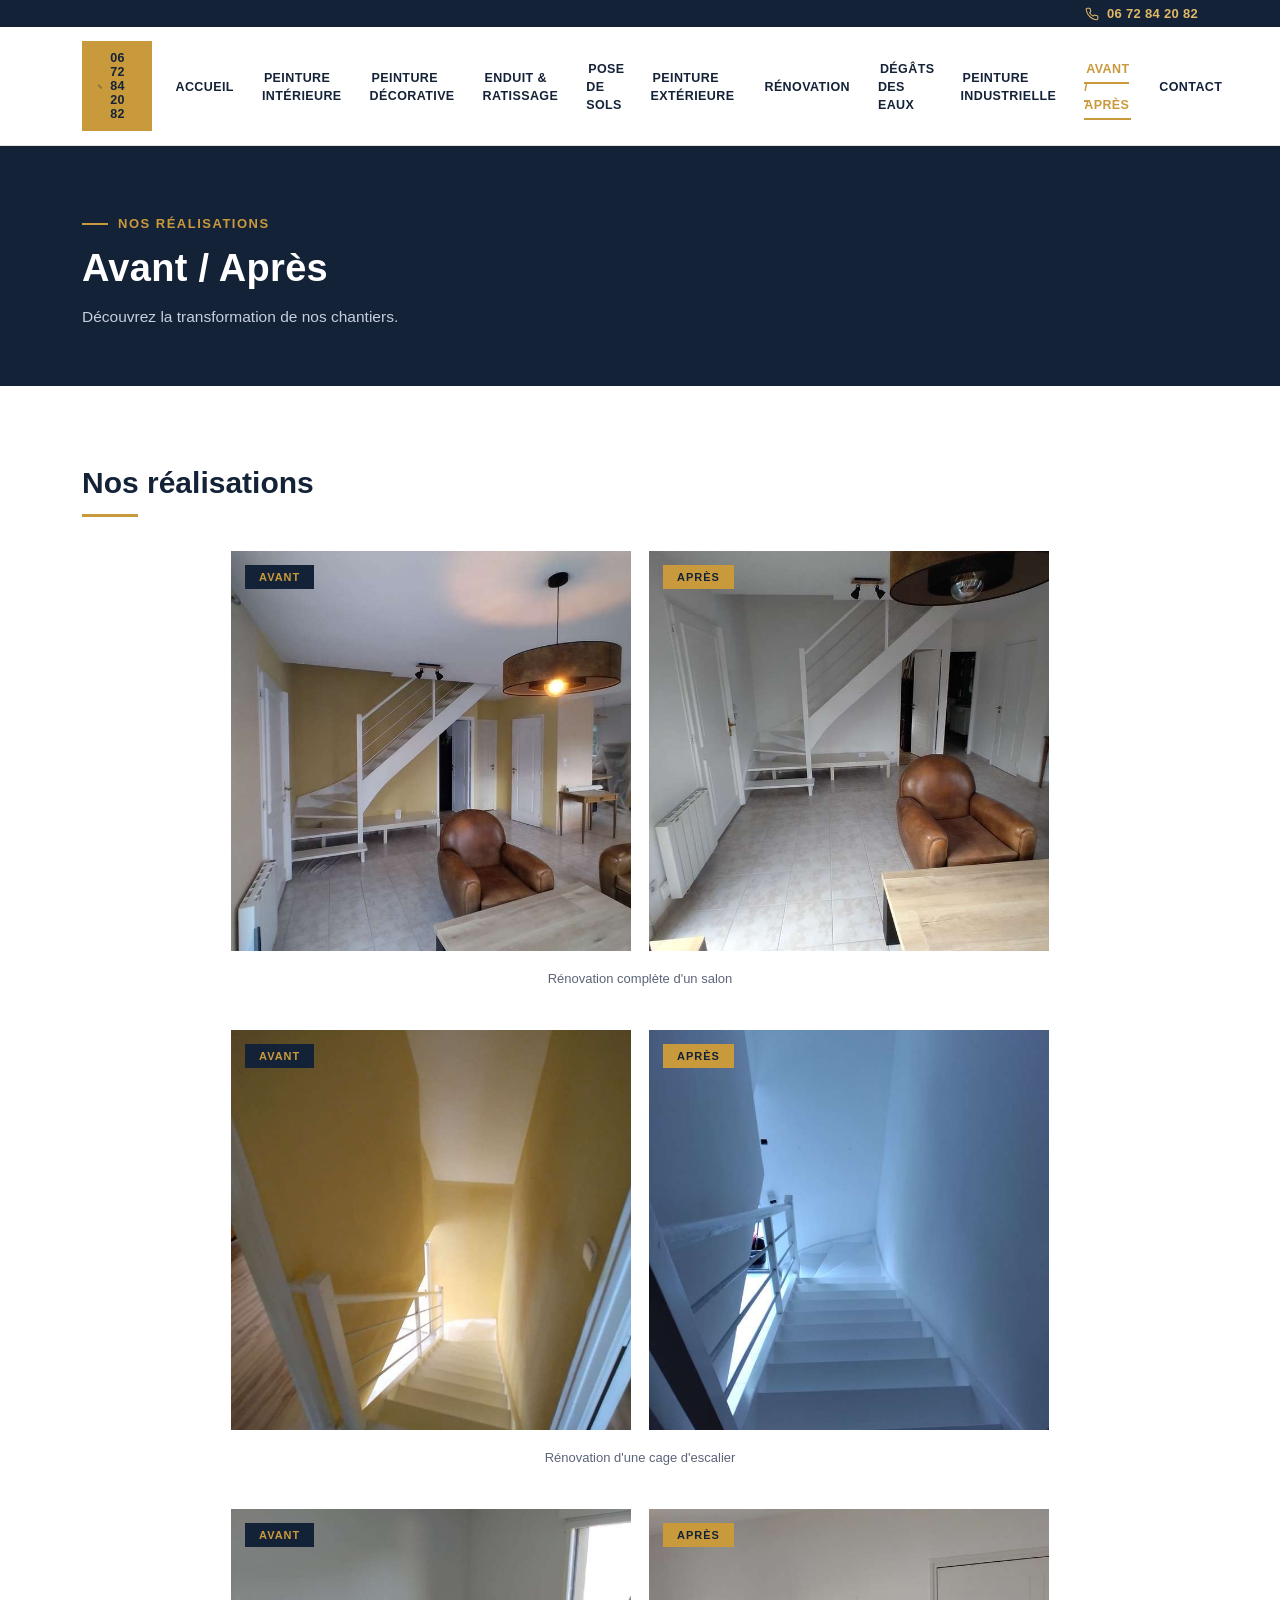
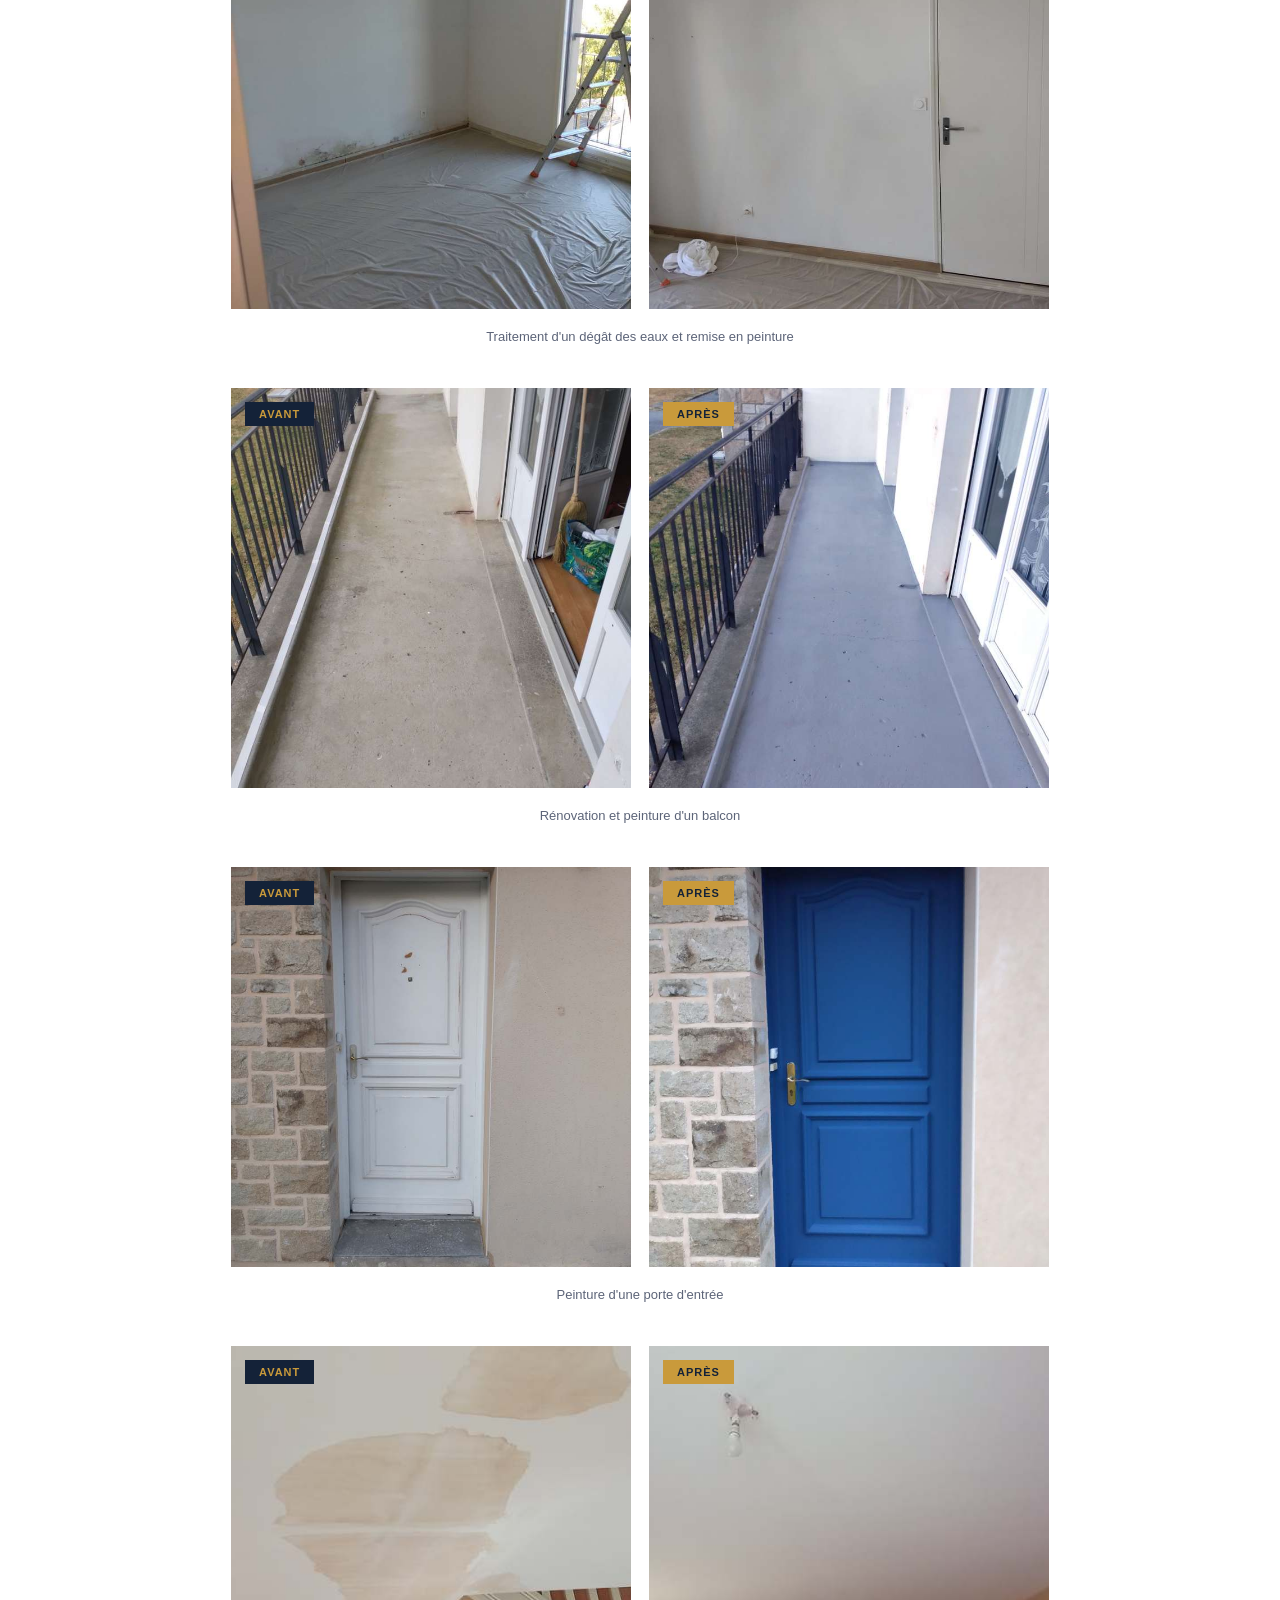
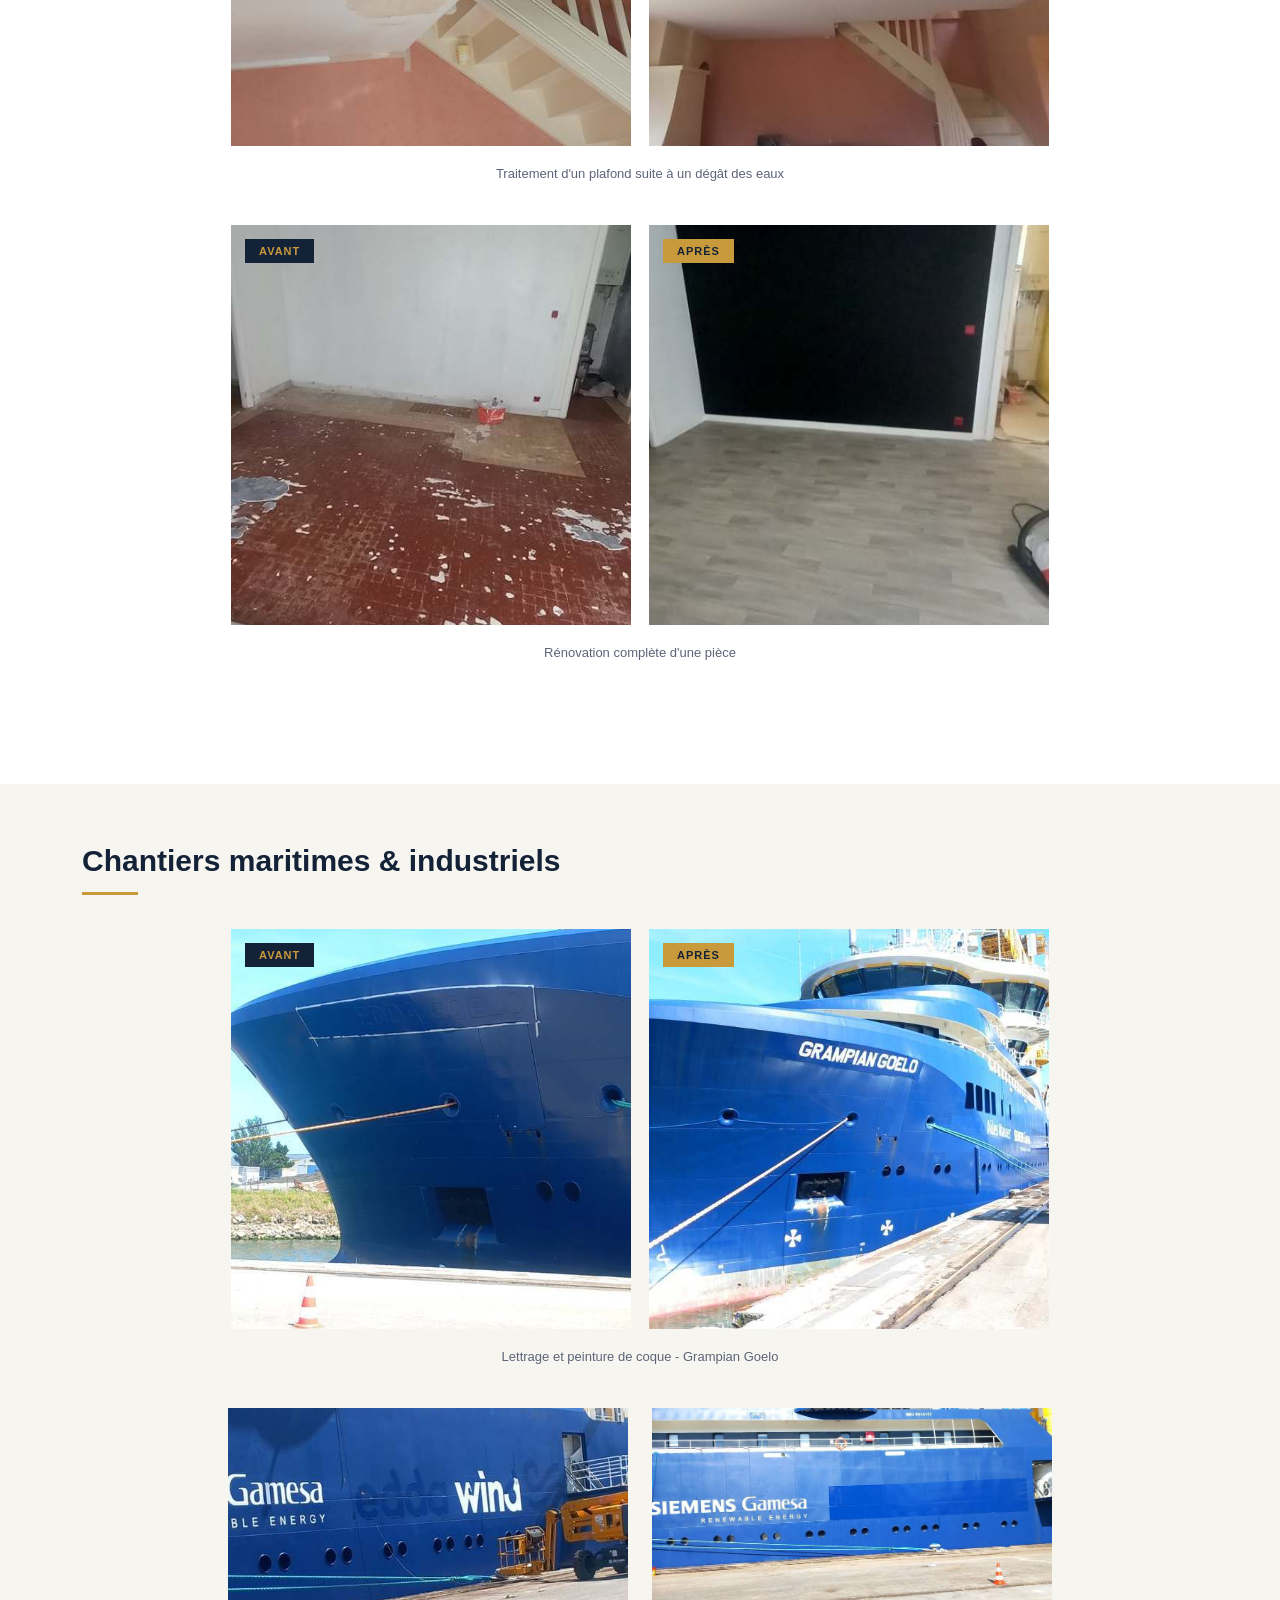
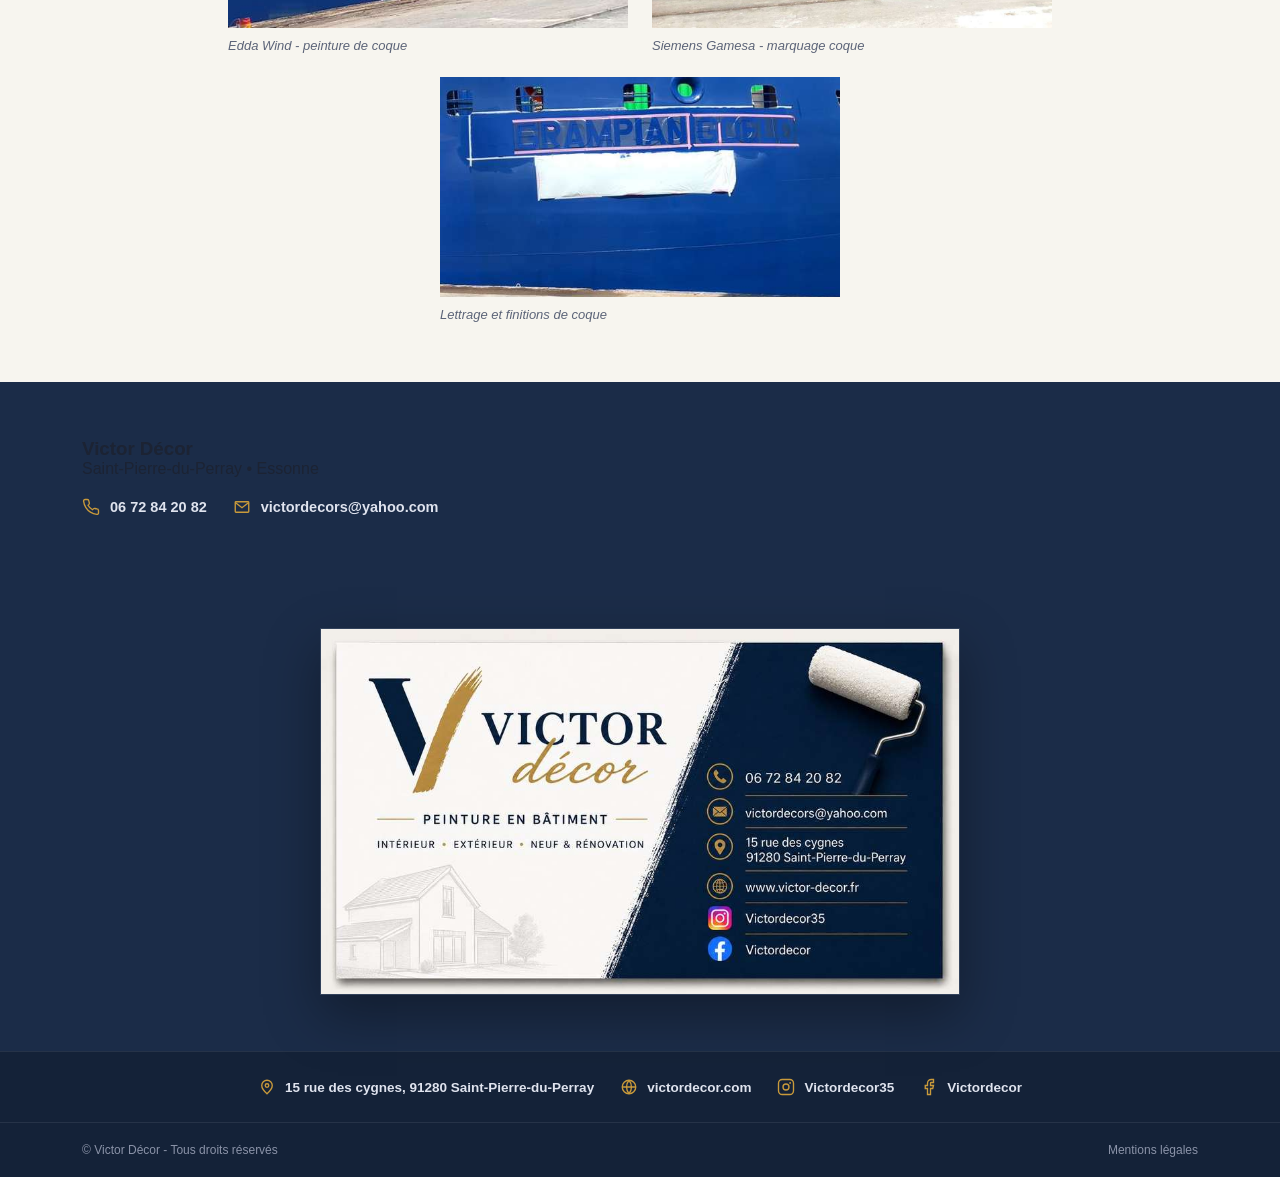
==== commit c91e20e8: "Add files via upload" ====
--- a/avant-apres.html
+++ b/avant-apres.html
@@ -60,14 +60,14 @@
 .page-hero p{color:#c7cede;font-size:15.5px;max-width:620px;line-height:1.7;}
 
 /* HOME HERO */
-.hero{display:grid;grid-template-columns:1.05fr 1fr;background:var(--navy);min-height:540px;}
+.hero{display:grid;grid-template-columns:1.05fr 1fr;background:var(--navy);min-height:400px;}
 .hero-content{padding:70px 60px 50px 32px;max-width:600px;margin-left:auto;display:flex;flex-direction:column;justify-content:center;gap:22px;}
 .hero h1{font-size:42px;line-height:1.15;font-weight:800;color:#fff;letter-spacing:0.3px;}
 .hero h1 span{color:var(--gold);}
 .hero p{color:#c7cede;font-size:15.5px;line-height:1.7;max-width:520px;}
 .hero-ctas{display:flex;gap:16px;flex-wrap:wrap;margin-top:6px;}
 .hero-image{background-size:cover;background-position:center;}
-.hero-image img{width:100%;height:100%;object-fit:cover;}
+.hero-image img{width:400px;height:400px;object-fit:cover;margin:0 auto;display:block;}
 
 /* BUTTONS */
 .btn{font-weight:600;font-size:13px;letter-spacing:0.4px;text-transform:uppercase;padding:15px 26px;display:inline-flex;align-items:center;gap:10px;cursor:pointer;border:2px solid transparent;transition:.2s;}
@@ -87,12 +87,12 @@
 .lede{color:var(--gray);font-size:15.5px;line-height:1.75;max-width:760px;margin-bottom:10px;}
 
 /* SERVICE CARDS (home) */
-.cards{display:grid;grid-template-columns:repeat(4,1fr);gap:22px;}
-.card{position:relative;border:1px solid var(--line);overflow:hidden;text-align:center;transition:.25s;}
+.cards{display:flex;flex-wrap:wrap;gap:22px;justify-content:center;}
+.card{position:relative;border:1px solid var(--line);overflow:hidden;text-align:center;transition:.25s;width:400px;}
 .card:hover{box-shadow:0 18px 40px rgba(20,34,56,0.14);transform:translateY(-4px);}
-.card-img{height:180px;overflow:hidden;position:relative;}
-.card-img img{width:100%;height:100%;object-fit:cover;}
-.card-icon{width:52px;height:52px;background:var(--navy);border-radius:50%;display:flex;align-items:center;justify-content:center;position:absolute;left:50%;bottom:-26px;transform:translateX(-50%);border:4px solid #fff;}
+.card-img{height:400px;width:400px;overflow:hidden;position:relative;}
+.card-img img{width:400px;height:400px;object-fit:cover;}
+.card-icon{width:52px;height:52px;background:var(--navy);border-radius:50%;display:flex;align-items:center;justify-content:center;position:absolute;left:50%;top:374px;transform:translateX(-50%);border:4px solid #fff;z-index:2;}
 .card-icon svg{width:22px;height:22px;color:var(--gold);}
 .card-body{padding:40px 18px 26px;}
 .card-body h3{font-size:14.5px;color:var(--navy);font-weight:700;letter-spacing:0.4px;margin-bottom:10px;text-transform:uppercase;}
@@ -123,15 +123,15 @@
 .why-item p{color:#b9c0d4;font-size:13px;line-height:1.6;}
 
 /* IMAGE GALLERY PAIR (interior page) */
-.gallery{display:grid;grid-template-columns:repeat(2,1fr);gap:24px;}
-.gallery figure{margin:0;}
-.gallery img{width:100%;height:280px;object-fit:cover;}
+.gallery{display:flex;flex-wrap:wrap;gap:24px;justify-content:center;}
+.gallery figure{margin:0;width:400px;}
+.gallery img{width:400px;height:400px;object-fit:cover;}
 .gallery figcaption{margin-top:10px;font-size:13px;color:var(--gray);font-style:italic;}
 
 /* BEFORE / AFTER */
-.ba-pair{display:grid;grid-template-columns:repeat(2,1fr);gap:18px;margin-bottom:44px;}
-.ba-pair figure{margin:0;position:relative;}
-.ba-pair img{width:100%;height:300px;object-fit:cover;}
+.ba-pair{display:flex;flex-wrap:wrap;gap:18px;margin-bottom:44px;justify-content:center;}
+.ba-pair figure{margin:0;position:relative;width:400px;}
+.ba-pair img{width:400px;height:400px;object-fit:cover;}
 .ba-tag{position:absolute;top:14px;left:14px;background:var(--navy);color:var(--gold);font-size:11px;font-weight:700;letter-spacing:1px;text-transform:uppercase;padding:6px 14px;}
 .ba-tag.after{background:var(--gold);color:var(--navy);}
 
@@ -194,12 +194,9 @@
   .header-call-btn{display:none;}
   .hero{grid-template-columns:1fr;}
   .hero-content{margin:0;max-width:none;padding:50px 24px;}
-  .hero-image{height:300px;}
-  .cards{grid-template-columns:repeat(2,1fr);}
+  .hero-image{height:400px;}
   .why-grid{grid-template-columns:repeat(2,1fr);}
   .tiles{grid-template-columns:repeat(2,1fr);}
-  .gallery{grid-template-columns:1fr;}
-  .ba-pair{grid-template-columns:1fr;}
   .checklist{grid-template-columns:1fr;}
   .contact-form{grid-template-columns:1fr;}
   .cta-inner{flex-direction:column;align-items:flex-start;}
@@ -208,7 +205,6 @@
   .wrap{padding:0 20px;}
   .header-inner{padding:14px 20px;}
   .hero h1, .page-hero h1{font-size:30px;}
-  .cards{grid-template-columns:1fr;}
   .why-grid{grid-template-columns:1fr;}
   .tiles{grid-template-columns:1fr;}
   .footer-inner{flex-direction:column;gap:8px;text-align:center;}
@@ -243,6 +239,9 @@
       <ul>
         <li><a href="index.html">Accueil</a></li>
         <li><a href="peinture-interieure.html">Peinture intérieure</a></li>
+        <li><a href="peinture-decorative.html">Peinture décorative</a></li>
+        <li><a href="enduit-ratissage.html">Enduit &amp; ratissage</a></li>
+        <li><a href="pose-de-sol.html">Pose de sols</a></li>
         <li><a href="peinture-exterieure.html">Peinture extérieure</a></li>
         <li><a href="renovation.html">Rénovation</a></li>
         <li><a href="degats-des-eaux.html">Dégâts des eaux</a></li>
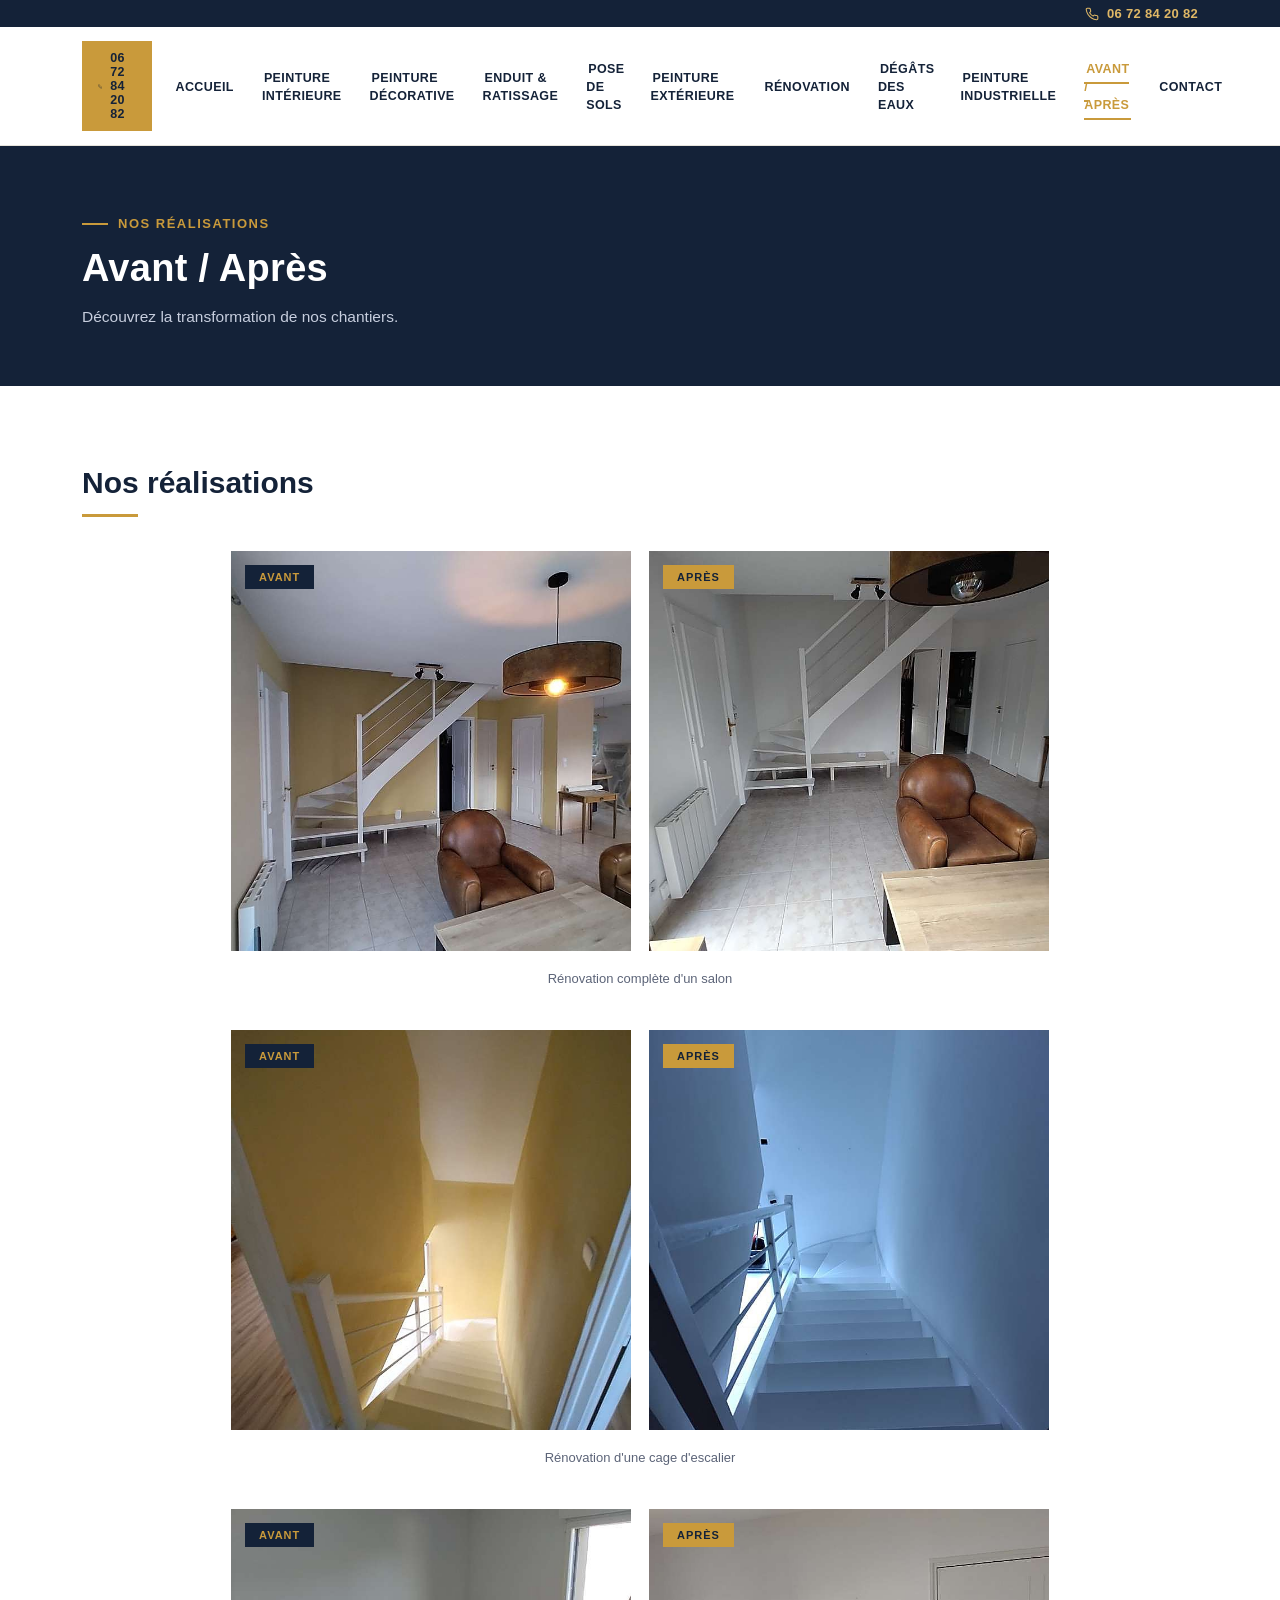
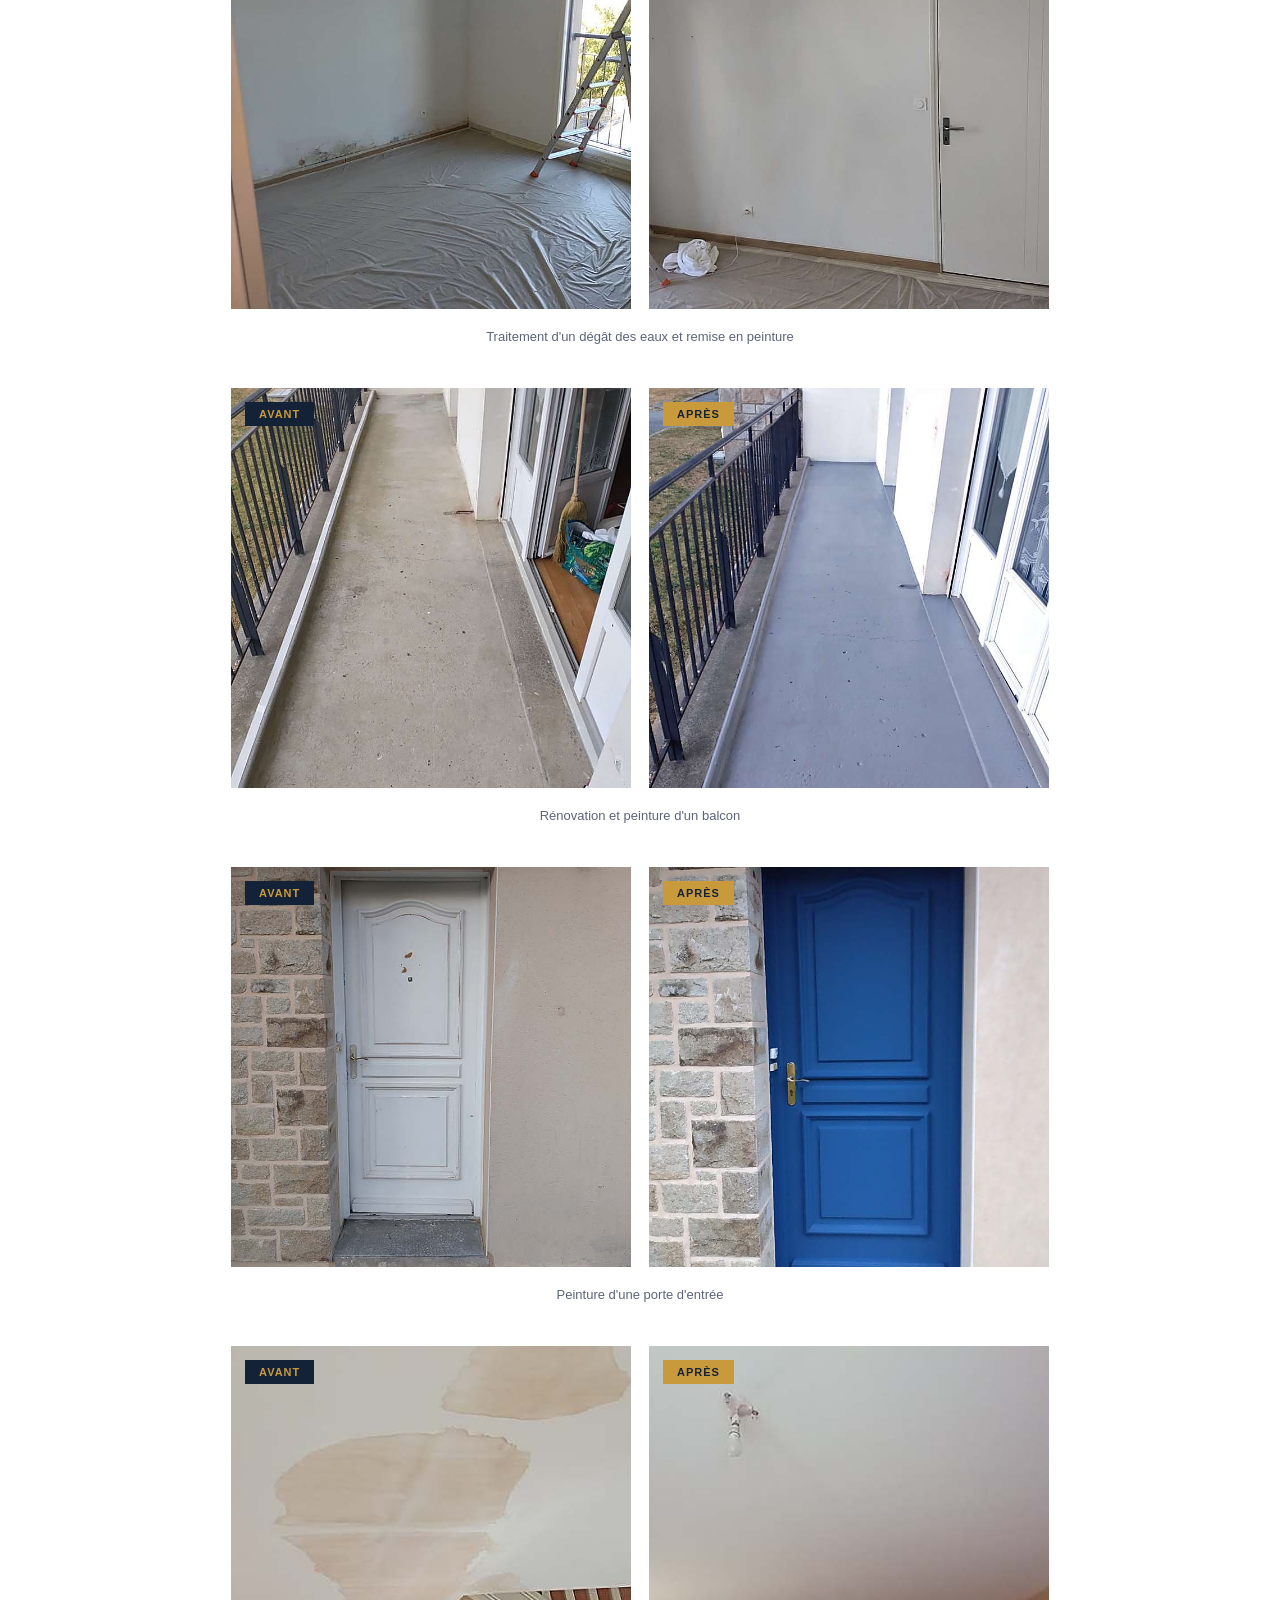
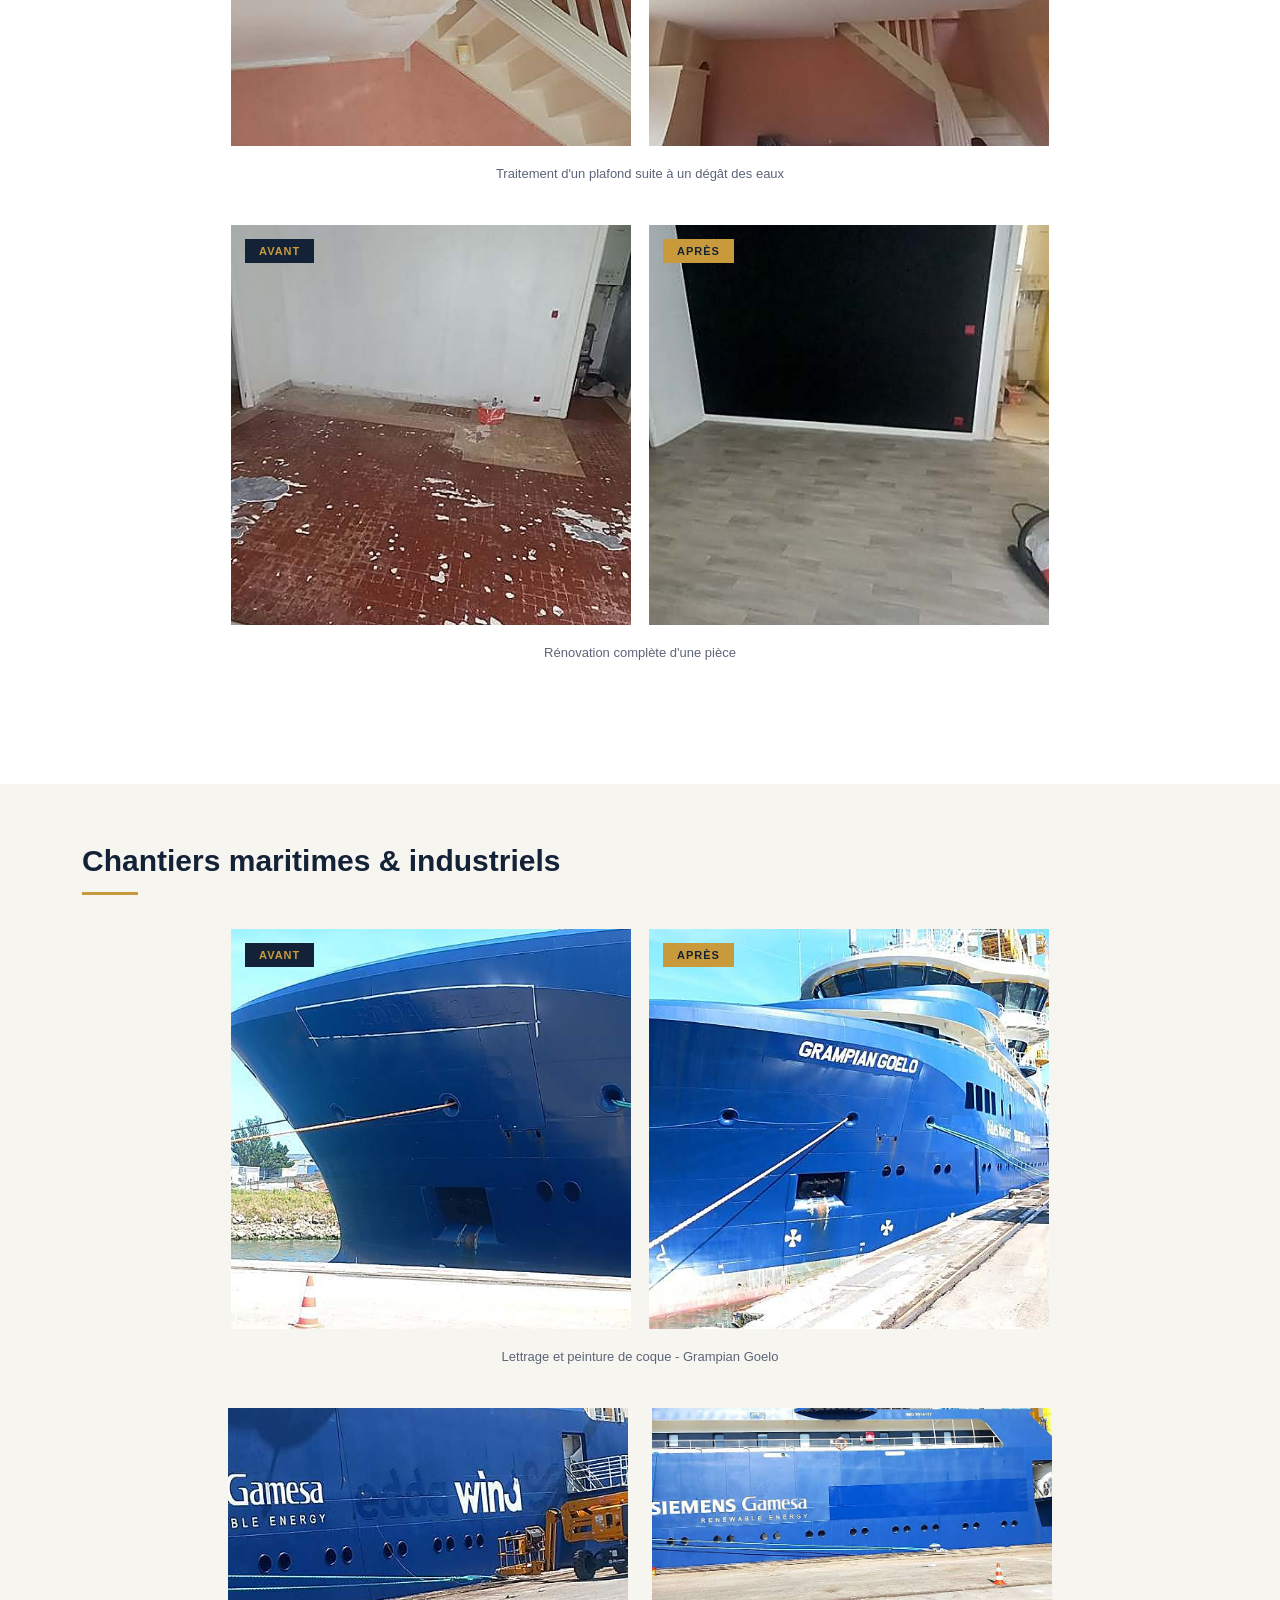
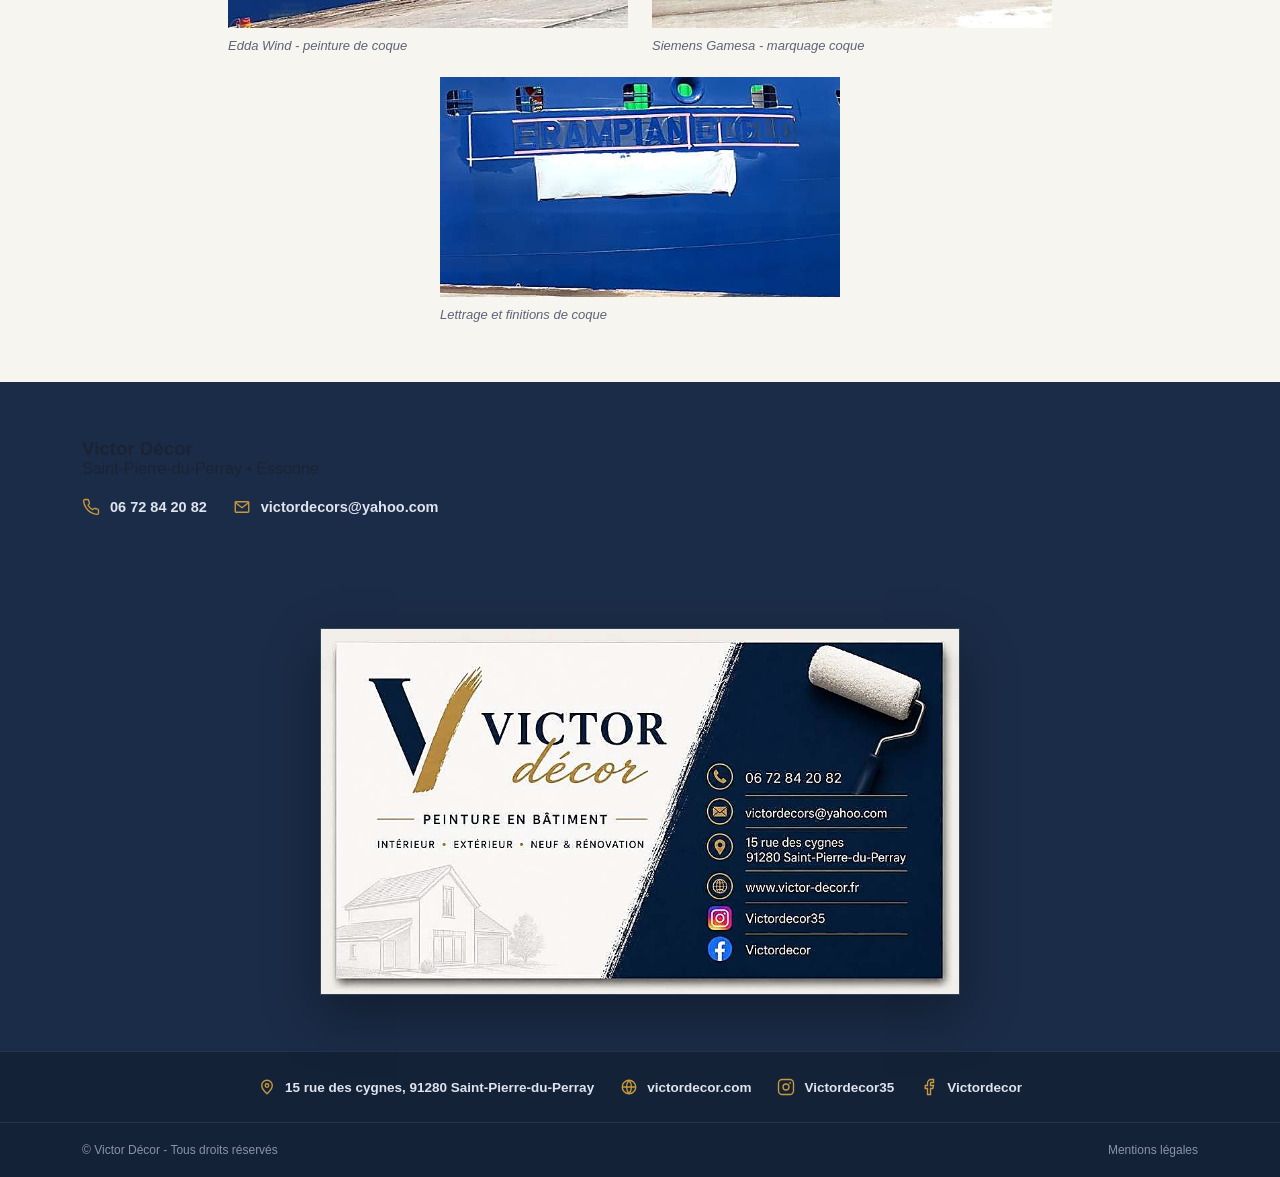
==== commit eb5754fe: "Add files via upload" ====
--- a/avant-apres.html
+++ b/avant-apres.html
@@ -67,7 +67,7 @@
 .hero p{color:#c7cede;font-size:15.5px;line-height:1.7;max-width:520px;}
 .hero-ctas{display:flex;gap:16px;flex-wrap:wrap;margin-top:6px;}
 .hero-image{background-size:cover;background-position:center;}
-.hero-image img{width:400px;height:400px;object-fit:cover;margin:0 auto;display:block;}
+.hero-image img{width:100%;aspect-ratio:1/1;object-fit:cover;display:block;max-width:400px;margin:0 auto;}
 
 /* BUTTONS */
 .btn{font-weight:600;font-size:13px;letter-spacing:0.4px;text-transform:uppercase;padding:15px 26px;display:inline-flex;align-items:center;gap:10px;cursor:pointer;border:2px solid transparent;transition:.2s;}
@@ -88,11 +88,11 @@
 
 /* SERVICE CARDS (home) */
 .cards{display:flex;flex-wrap:wrap;gap:22px;justify-content:center;}
-.card{position:relative;border:1px solid var(--line);overflow:hidden;text-align:center;transition:.25s;width:400px;}
+.card{position:relative;border:1px solid var(--line);overflow:hidden;text-align:center;transition:.25s;width:100%;max-width:400px;}
 .card:hover{box-shadow:0 18px 40px rgba(20,34,56,0.14);transform:translateY(-4px);}
-.card-img{height:400px;width:400px;overflow:hidden;position:relative;}
-.card-img img{width:400px;height:400px;object-fit:cover;}
-.card-icon{width:52px;height:52px;background:var(--navy);border-radius:50%;display:flex;align-items:center;justify-content:center;position:absolute;left:50%;top:374px;transform:translateX(-50%);border:4px solid #fff;z-index:2;}
+.card-img{width:100%;aspect-ratio:1/1;overflow:hidden;position:relative;}
+.card-img img{width:100%;aspect-ratio:1/1;object-fit:cover;display:block;}
+.card-icon{width:52px;height:52px;background:var(--navy);border-radius:50%;display:flex;align-items:center;justify-content:center;position:absolute;left:50%;bottom:-26px;transform:translateX(-50%);border:4px solid #fff;z-index:2;}
 .card-icon svg{width:22px;height:22px;color:var(--gold);}
 .card-body{padding:40px 18px 26px;}
 .card-body h3{font-size:14.5px;color:var(--navy);font-weight:700;letter-spacing:0.4px;margin-bottom:10px;text-transform:uppercase;}
@@ -124,14 +124,14 @@
 
 /* IMAGE GALLERY PAIR (interior page) */
 .gallery{display:flex;flex-wrap:wrap;gap:24px;justify-content:center;}
-.gallery figure{margin:0;width:400px;}
-.gallery img{width:400px;height:400px;object-fit:cover;}
+.gallery figure{margin:0;width:100%;max-width:400px;}
+.gallery img{width:100%;aspect-ratio:1/1;object-fit:cover;display:block;}
 .gallery figcaption{margin-top:10px;font-size:13px;color:var(--gray);font-style:italic;}
 
 /* BEFORE / AFTER */
 .ba-pair{display:flex;flex-wrap:wrap;gap:18px;margin-bottom:44px;justify-content:center;}
-.ba-pair figure{margin:0;position:relative;width:400px;}
-.ba-pair img{width:400px;height:400px;object-fit:cover;}
+.ba-pair figure{margin:0;position:relative;width:100%;max-width:400px;}
+.ba-pair img{width:100%;aspect-ratio:1/1;object-fit:cover;display:block;}
 .ba-tag{position:absolute;top:14px;left:14px;background:var(--navy);color:var(--gold);font-size:11px;font-weight:700;letter-spacing:1px;text-transform:uppercase;padding:6px 14px;}
 .ba-tag.after{background:var(--gold);color:var(--navy);}
 
@@ -225,7 +225,7 @@
 <header>
   <div class="header-inner">
     <a href="index.html" class="brand">
-      <img src="[data-uri]" alt="Victor Décor - Peinture en bâtiment" class="brand-logo">
+      <img src="[data-uri]" alt="Victor Décor - Peinture en bâtiment" class="brand-logo">
     </a>
     <div class="header-right">
     <a href="tel:0672842082" class="header-call-btn">
@@ -270,11 +270,11 @@
     <div class="ba-pair">
       <figure>
         <span class="ba-tag">Avant</span>
-        <img src="[data-uri]